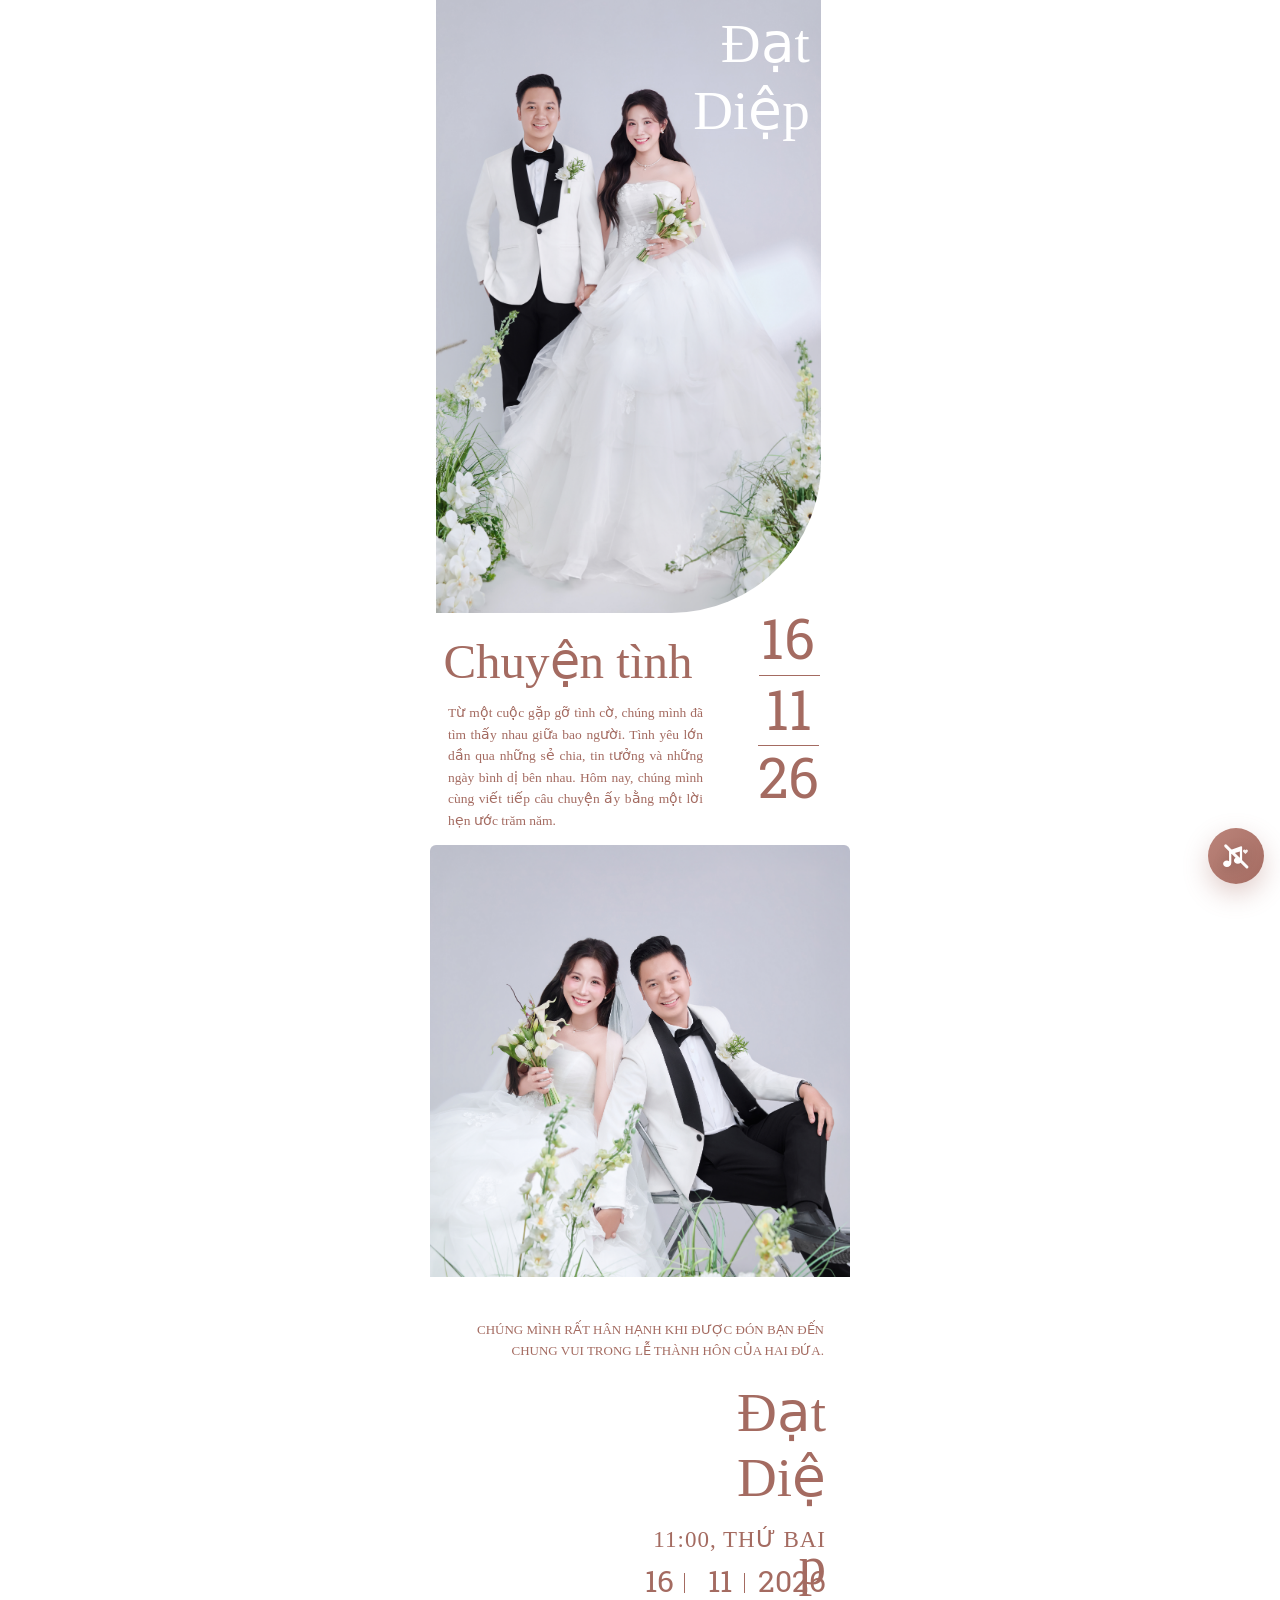
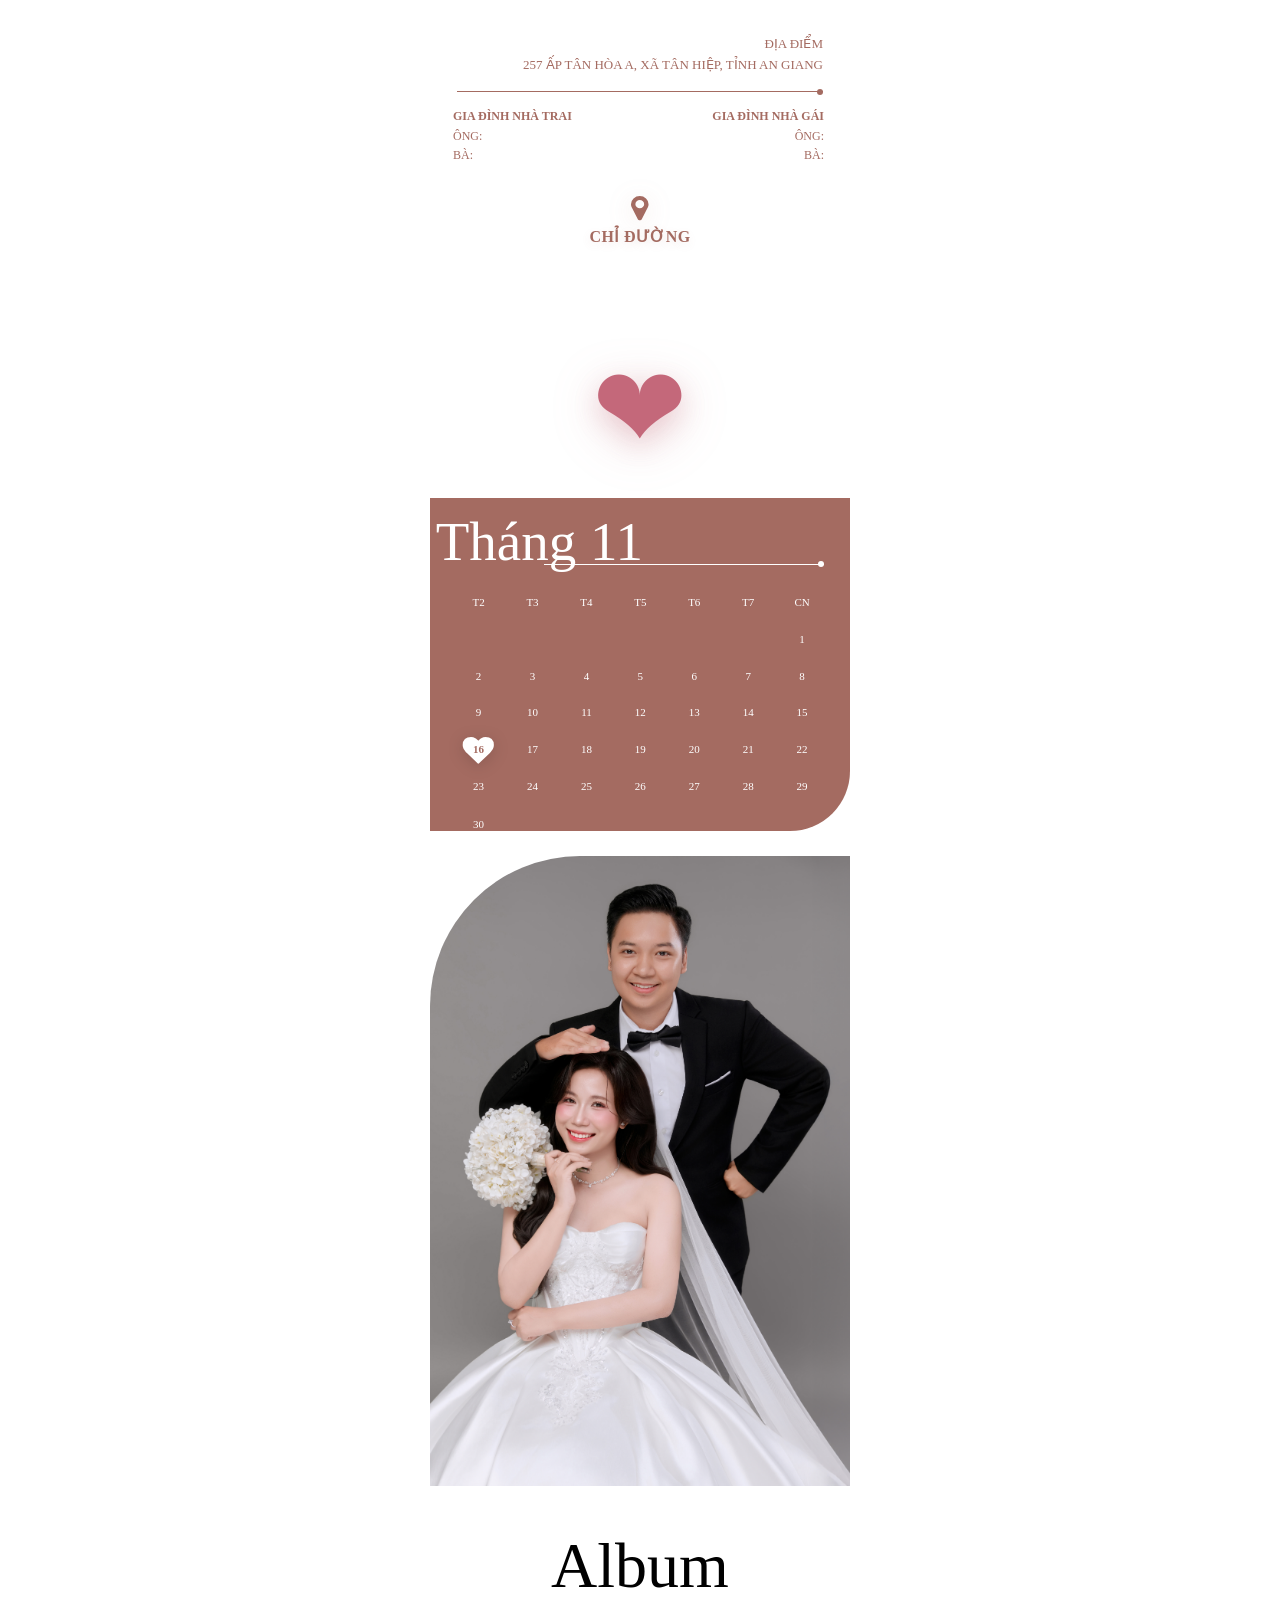
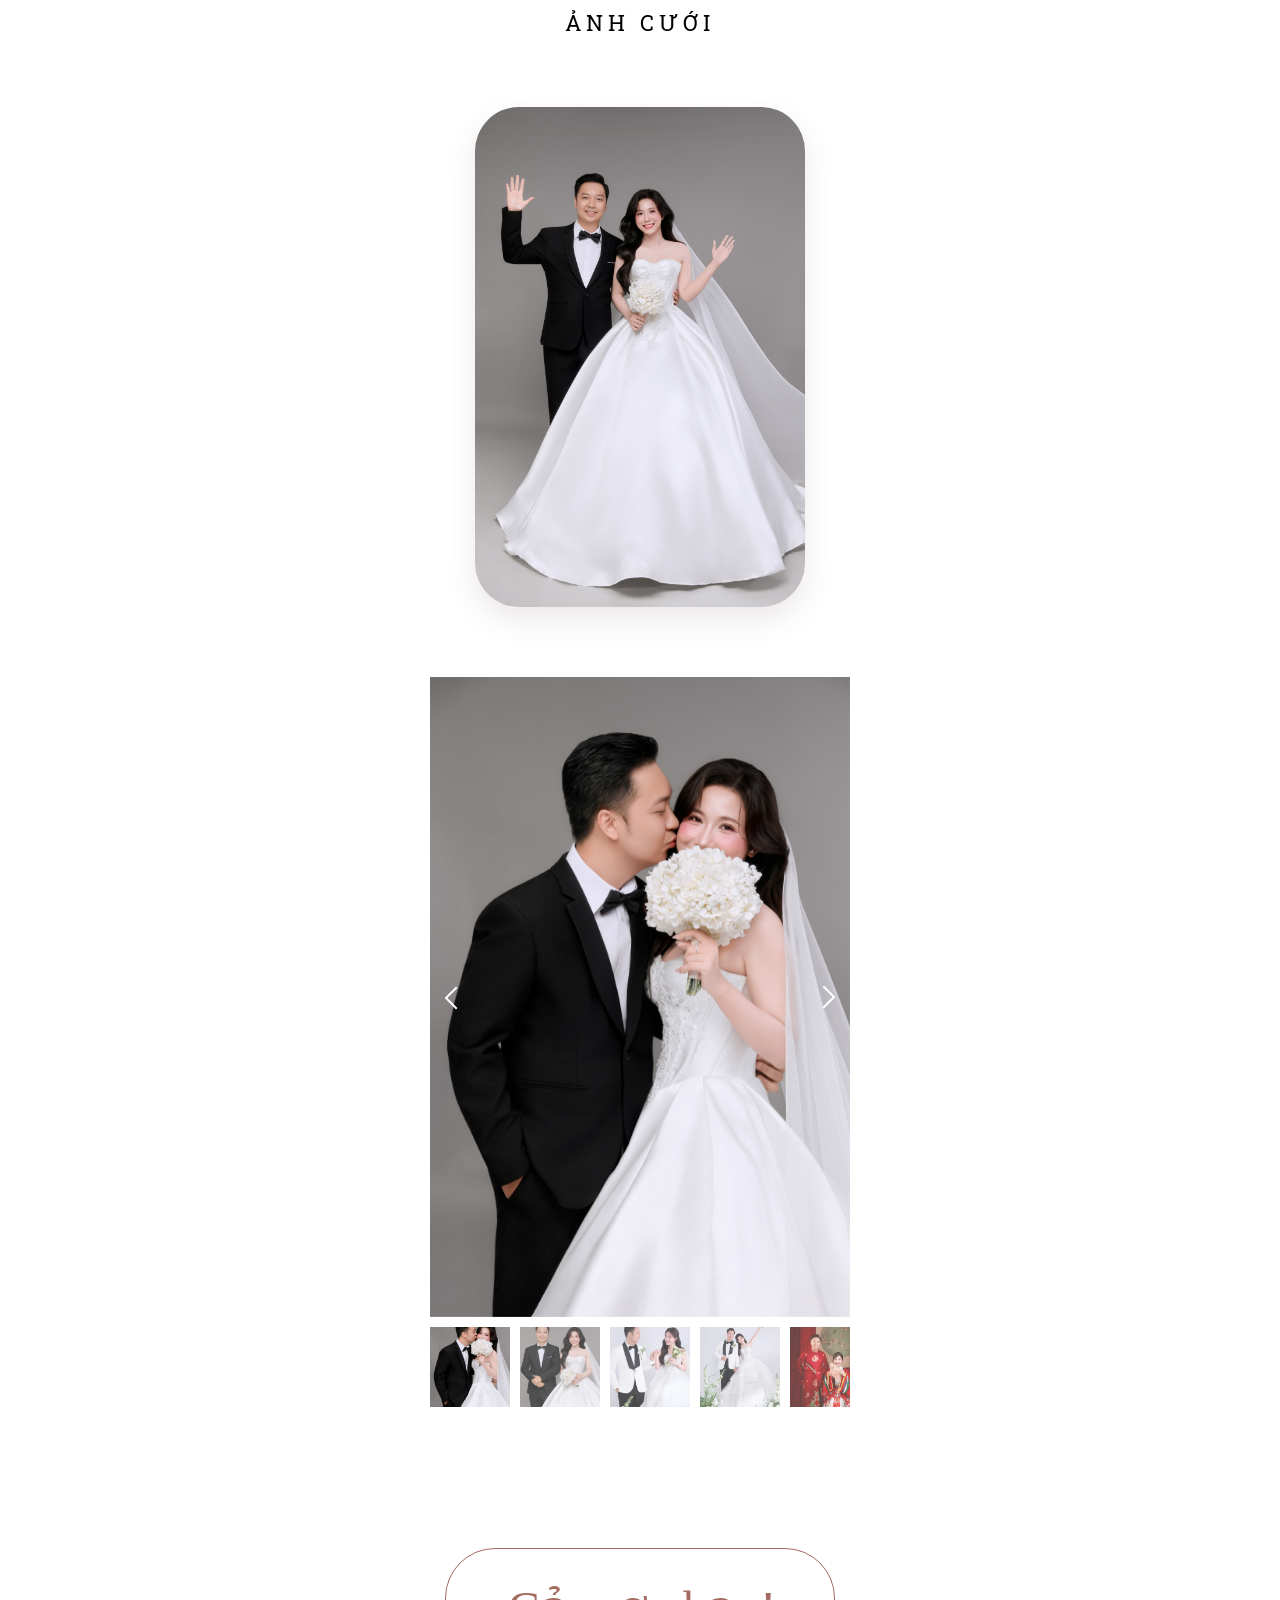
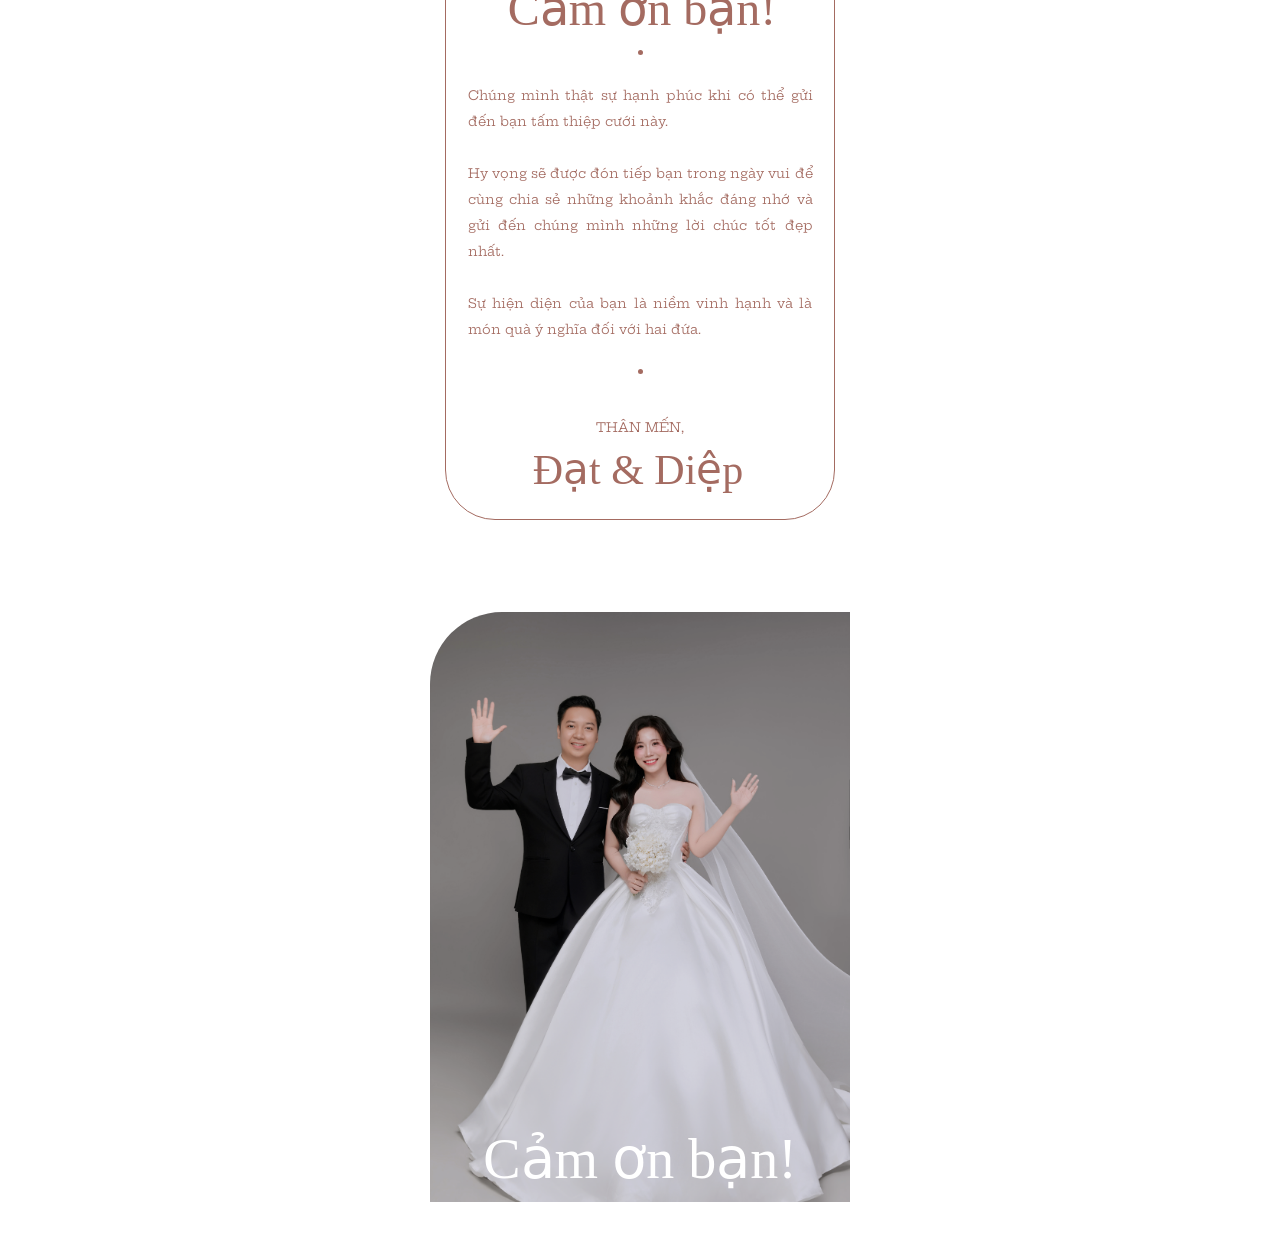
==== index.before-v2.8.html @ 3a8e42dc "Upload full project" ====
<!DOCTYPE html>
<html lang="vi">

<head>
  <meta charset="UTF-8">
  <meta name="viewport" content="width=device-width, initial-scale=1, viewport-fit=cover">
  <title>Đám cưới Thành Đạt & Ngọc Diệp</title>

  <meta name="description" content="Trân trọng kính mời bạn đến chung vui cùng Thành Đạt & Ngọc Diệp.">

  <meta property="og:type" content="website">

  <meta property="og:title" content="Đám cưới Thành Đạt & Ngọc Diệp">

  <meta property="og:description" content="Trân trọng kính mời bạn đến chung vui cùng Thành Đạt & Ngọc Diệp.">

  <meta property="og:url" content="https://wedding-tone-hong.vercel.app/">

  <meta property="og:image" content="https://wedding-tone-hong.vercel.app/assets/images/share.jpg">

  <meta property="og:image:width" content="1200">

  <meta property="og:image:height" content="630">

  <meta name="twitter:card" content="summary_large_image">

  <meta name="twitter:title" content="Đám cưới Thành Đạt & Ngọc Diệp">

  <meta name="twitter:description" content="Trân trọng kính mời bạn đến chung vui cùng Thành Đạt & Ngọc Diệp.">

  <meta name="twitter:image" content="https://wedding-tone-hong.vercel.app/assets/images/share.jpg">
  <link rel="dns-prefetch">
  <link rel="preconnect" href="https://fonts.googleapis.com/" crossorigin>
  <link rel="preconnect" href="https://fonts.gstatic.com/" crossorigin>
  <link rel="preconnect" href="https://w.ladicdn.com/" crossorigin>
  <link rel="preconnect" href="https://s.ladicdn.com/" crossorigin>
  <link rel="preload"
    href="https://fonts.googleapis.com/css2?family=Open+Sans:wght@400;700&family=Roboto+Slab:wght@400;700&family=Montserrat:wght@400;700&family=Hepta+Slab:wght@400;700&display=swap"
    as="style" onload="this.onload = null; this.rel = 'stylesheet';">
  <style id="style_ladi" type="text/css">
    a,
    abbr,
    acronym,
    address,
    applet,
    article,
    aside,
    audio,
    b,
    big,
    blockquote,
    body,
    button,
    canvas,
    caption,
    center,
    cite,
    code,
    dd,
    del,
    details,
    dfn,
    div,
    dl,
    dt,
    em,
    embed,
    fieldset,
    figcaption,
    figure,
    footer,
    form,
    h1,
    h2,
    h3,
    h4,
    h5,
    h6,
    header,
    hgroup,
    html,
    i,
    iframe,
    img,
    input,
    ins,
    kbd,
    label,
    legend,
    li,
    mark,
    menu,
    nav,
    object,
    ol,
    output,
    p,
    pre,
    q,
    ruby,
    s,
    samp,
    section,
    select,
    small,
    span,
    strike,
    strong,
    sub,
    summary,
    sup,
    table,
    tbody,
    td,
    textarea,
    tfoot,
    th,
    thead,
    time,
    tr,
    tt,
    u,
    ul,
    var,
    video {
      margin: 0;
      padding: 0;
      border: 0;
      outline: 0;
      font-size: 100%;
      font: inherit;
      vertical-align: baseline;
      box-sizing: border-box;
      -webkit-font-smoothing: antialiased;
      -moz-osx-font-smoothing: grayscale
    }

    article,
    aside,
    details,
    figcaption,
    figure,
    footer,
    header,
    hgroup,
    menu,
    nav,
    section {
      display: block
    }

    body {
      line-height: 1
    }

    a {
      text-decoration: none
    }

    ol,
    ul {
      list-style: none
    }

    blockquote,
    q {
      quotes: none
    }

    blockquote:after,
    blockquote:before,
    q:after,
    q:before {
      content: '';
      content: none
    }

    table {
      border-collapse: collapse;
      border-spacing: 0
    }

    .ladi-loading {
      z-index: 900000000000;
      position: fixed;
      width: 100%;
      height: 100%;
      top: 0;
      left: 0;
      background-color: rgba(0, 0, 0, .1)
    }

    .ladi-loading .loading {
      width: 80px;
      height: 80px;
      top: 0;
      left: 0;
      bottom: 0;
      right: 0;
      margin: auto;
      overflow: hidden;
      position: absolute
    }

    .ladi-loading .loading div {
      position: absolute;
      width: 6px;
      height: 6px;
      background: #fff;
      border-radius: 50%;
      animation: ladi-loading 1.2s linear infinite
    }

    .ladi-loading .loading div:nth-child(1) {
      animation-delay: 0s;
      top: 37px;
      left: 66px
    }

    .ladi-loading .loading div:nth-child(2) {
      animation-delay: -.1s;
      top: 22px;
      left: 62px
    }

    .ladi-loading .loading div:nth-child(3) {
      animation-delay: -.2s;
      top: 11px;
      left: 52px
    }

    .ladi-loading .loading div:nth-child(4) {
      animation-delay: -.3s;
      top: 7px;
      left: 37px
    }

    .ladi-loading .loading div:nth-child(5) {
      animation-delay: -.4s;
      top: 11px;
      left: 22px
    }

    .ladi-loading .loading div:nth-child(6) {
      animation-delay: -.5s;
      top: 22px;
      left: 11px
    }

    .ladi-loading .loading div:nth-child(7) {
      animation-delay: -.6s;
      top: 37px;
      left: 7px
    }

    .ladi-loading .loading div:nth-child(8) {
      animation-delay: -.7s;
      top: 52px;
      left: 11px
    }

    .ladi-loading .loading div:nth-child(9) {
      animation-delay: -.8s;
      top: 62px;
      left: 22px
    }

    .ladi-loading .loading div:nth-child(10) {
      animation-delay: -.9s;
      top: 66px;
      left: 37px
    }

    .ladi-loading .loading div:nth-child(11) {
      animation-delay: -1s;
      top: 62px;
      left: 52px
    }

    .ladi-loading .loading div:nth-child(12) {
      animation-delay: -1.1s;
      top: 52px;
      left: 62px
    }

    @keyframes ladi-loading {

      0%,
      100%,
      20%,
      80% {
        transform: scale(1)
      }

      50% {
        transform: scale(1.5)
      }
    }

    .ladipage-message {
      position: fixed;
      width: 100%;
      height: 100%;
      top: 0;
      left: 0;
      z-index: 10000000000;
      background: rgba(0, 0, 0, .3)
    }

    .ladipage-message .ladipage-message-box {
      width: 400px;
      max-width: calc(100% - 50px);
      height: 160px;
      border: 1px solid rgba(0, 0, 0, .3);
      background-color: #fff;
      position: fixed;
      top: calc(50% - 155px);
      left: 0;
      right: 0;
      margin: auto;
      border-radius: 10px
    }

    .ladipage-message .ladipage-message-box span {
      display: block;
      background-color: rgba(6, 21, 40, .05);
      color: #000;
      padding: 12px 15px;
      font-weight: 600;
      font-size: 16px;
      line-height: 16px;
      border-top-left-radius: 10px;
      border-top-right-radius: 10px
    }

    .ladipage-message .ladipage-message-box .ladipage-message-text {
      display: -webkit-box;
      font-size: 14px;
      padding: 0 20px;
      margin-top: 16px;
      line-height: 20px;
      -webkit-line-clamp: 3;
      -webkit-box-orient: vertical;
      overflow: hidden;
      text-overflow: ellipsis;
      word-break: break-word
    }

    .ladipage-message .ladipage-message-box .ladipage-message-close {
      display: block;
      position: absolute;
      right: 15px;
      bottom: 10px;
      margin: 0 auto;
      padding: 10px 0;
      border: none;
      width: 80px;
      text-transform: uppercase;
      text-align: center;
      color: #000;
      background-color: #e6e6e6;
      border-radius: 5px;
      text-decoration: none;
      font-size: 14px;
      line-height: 14px;
      font-weight: 600;
      cursor: pointer;
      outline: 0
    }

    .lightbox-screen {
      display: none;
      position: fixed;
      width: 100%;
      height: 100%;
      top: 0;
      left: 0;
      bottom: 0;
      right: 0;
      margin: auto;
      z-index: 9000000080;
      background: #7f7f7f;
      user-select: none;
      -webkit-user-select: none;
      -moz-user-select: none;
      -ms-user-select: none
    }

    .lightbox-screen * {
      user-select: none;
      -webkit-user-select: none;
      -moz-user-select: none;
      -ms-user-select: none
    }

    .lightbox-screen img {
      -webkit-user-drag: none;
      -khtml-user-drag: none;
      -moz-user-drag: none;
      -o-user-drag: none;
      user-drag: none;
      pointer-events: auto
    }

    .lightbox-screen .lightbox-close {
      position: absolute;
      z-index: 9000000090;
      cursor: pointer
    }

    .lightbox-screen .lightbox-hidden {
      display: none
    }

    .lightbox-screen .lightbox-close {
      width: 16px;
      height: 16px;
      margin: 10px;
      background-repeat: no-repeat;
      background-position: center center;
      background-image: url("data:image/svg+xml;utf8, %3Csvg%20width%3D%2224%22%20height%3D%2224%22%20viewBox%3D%220%200%2024%2024%22%20xmlns%3D%22http%3A%2F%2Fwww.w3.org%2F2000%2Fsvg%22%20fill%3D%22%23fff%22%3E%3Cpath%20fill-rule%3D%22evenodd%22%20clip-rule%3D%22evenodd%22%20d%3D%22M23.4144%202.00015L2.00015%2023.4144L0.585938%2022.0002L22.0002%200.585938L23.4144%202.00015Z%22%3E%3C%2Fpath%3E%3Cpath%20fill-rule%3D%22evenodd%22%20clip-rule%3D%22evenodd%22%20d%3D%22M2.00015%200.585938L23.4144%2022.0002L22.0002%2023.4144L0.585938%202.00015L2.00015%200.585938Z%22%3E%3C%2Fpath%3E%3C%2Fsvg%3E")
    }

    .lightbox-screen img.lightbox-item {
      max-width: none
    }

    .lightbox-gallery-track {
      touch-action: none;
      display: flex;
      align-items: center;
      justify-content: center
    }

    .lightbox-gallery-track .lightbox-gallery-preview,
    .lightbox-gallery-track .lightbox-item {
      will-change: transform;
      backface-visibility: hidden;
      margin: 0 !important;
      transform-origin: center center;
      position: absolute;
      left: 50%;
      top: 50%
    }

    .lightbox-nav-btn {
      position: fixed;
      top: 50%;
      transform: translateY(-50%);
      width: 50px;
      height: 50px;
      background-color: rgba(0, 0, 0, .5);
      color: #fff;
      border-radius: 50%;
      display: flex;
      justify-content: center;
      align-items: center;
      cursor: pointer;
      z-index: 9999;
      user-select: none;
      font-size: 24px;
      font-weight: 700
    }

    .lightbox-nav-btn:hover {
      background-color: rgba(0, 0, 0, .8)
    }

    .lightbox-prev {
      left: 20px
    }

    .lightbox-next {
      right: 20px
    }

    * {
      -webkit-tap-highlight-color: #fff0
    }

    body {
      font-size: 12px;
      -ms-text-size-adjust: none;
      -moz-text-size-adjust: none;
      -o-text-size-adjust: none;
      -webkit-text-size-adjust: none;
      background-color: #fff
    }

    .overflow-hidden {
      overflow: hidden
    }

    .ladi-transition {
      transition: all 150ms linear 0s
    }

    .z-index-1 {
      z-index: 1
    }

    .opacity-0 {
      opacity: 0
    }

    .height-0 {
      height: 0 !important
    }

    .pointer-events-none {
      pointer-events: none
    }

    .transition-parent-collapse-height {
      transition: height 150ms linear 0s
    }

    .transition-parent-collapse-top {
      transition: top 150ms linear 0s
    }

    .transition-readmore {
      transition: height 350ms linear 0s
    }

    .transition-collapse {
      transition: height 150ms linear 0s
    }

    body.grab {
      cursor: grab
    }

    .ladi-wraper {
      width: 100%;
      min-height: 100%;
      overflow: hidden;
      touch-action: manipulation
    }

    .ladi-container {
      position: relative;
      margin: 0 auto;
      height: 100%
    }

    .ladi-overlay {
      position: absolute;
      top: 0;
      left: 0;
      height: 100%;
      width: 100%;
      pointer-events: none
    }

    .ladi-element {
      position: absolute
    }

    @media (hover: hover) {
      .ladi-check-hover {
        opacity: 0;
      }
    }

    .ladi-section {
      margin: 0 auto;
      position: relative;
    }

    .ladi-section[data-tab-id] {
      display: none;
    }

    .ladi-section.selected[data-tab-id] {
      display: block;
    }

    .ladi-section .ladi-section-background {
      position: absolute;
      width: 100%;
      height: 100%;
      top: 0;
      left: 0;
      pointer-events: none;
      overflow: hidden;
    }

    .ladi-gallery {
      position: absolute;
      width: 100%;
      height: 100%;
      overflow: hidden;
    }

    .ladi-gallery .ladi-gallery-view {
      position: absolute;
      overflow: hidden;
    }

    .ladi-gallery .ladi-gallery-view>.ladi-gallery-view-item {
      background-size: cover;
      background-repeat: no-repeat;
      background-position: center center;
      width: 100%;
      height: 100%;
      position: relative;
      display: none;
      transition: transform 500ms ease-in-out;
      -webkit-backface-visibility: hidden;
      backface-visibility: hidden;
      -webkit-perspective: 1000px;
      perspective: 1000px;
    }

    .ladi-gallery .ladi-gallery-view>.ladi-gallery-view-item.play-video {
      cursor: pointer;
    }


    .ladi-gallery .ladi-gallery-view>.ladi-gallery-view-item.next,
    .ladi-gallery .ladi-gallery-view>.ladi-gallery-view-item.selected.right {
      left: 0;
      transform: translate3d(100%, 0, 0);
    }

    .ladi-gallery .ladi-gallery-view>.ladi-gallery-view-item.prev,
    .ladi-gallery .ladi-gallery-view>.ladi-gallery-view-item.selected.left {
      left: 0;
      transform: translate3d(-100%, 0, 0);
    }

    .ladi-gallery .ladi-gallery-view>.ladi-gallery-view-item.next.left,
    .ladi-gallery .ladi-gallery-view>.ladi-gallery-view-item.prev.right,
    .ladi-gallery .ladi-gallery-view>.ladi-gallery-view-item.selected {
      left: 0;
      transform: translate3d(0, 0, 0);
    }

    .ladi-gallery .ladi-gallery-view>.selected,
    .ladi-gallery .ladi-gallery-view>.next,
    .ladi-gallery .ladi-gallery-view>.prev {
      display: block;
    }

    .ladi-gallery .ladi-gallery-view>.selected {
      left: 0;
    }

    .ladi-gallery .ladi-gallery-view>.next,
    .ladi-gallery .ladi-gallery-view>.prev {
      position: absolute;
      top: 0;
      width: 100%;
    }

    .ladi-gallery .ladi-gallery-view>.next {
      left: 100%;
    }

    .ladi-gallery .ladi-gallery-view>.prev {
      left: -100%;
    }

    .ladi-gallery .ladi-gallery-view>.next.left,
    .ladi-gallery .ladi-gallery-view>.prev.right {
      left: 0;
    }

    .ladi-gallery .ladi-gallery-view>.selected.left {
      left: -100%;
    }

    .ladi-gallery .ladi-gallery-view>.selected.right {
      left: 100%;
    }

    .ladi-gallery .ladi-gallery-control {
      position: absolute;
      overflow: hidden;
    }

    .ladi-gallery .ladi-gallery-view .ladi-gallery-view-arrow {
      position: absolute;
      top: calc(50% - (33px) / 2);
      cursor: pointer;
      z-index: 90000040;
    }

    .ladi-gallery .ladi-gallery-view .ladi-gallery-view-arrow-left {
      left: 5px;
      transform: rotateY(180deg);
      -webkit-transform: rotateY(180deg);
    }

    .ladi-gallery .ladi-gallery-view .ladi-gallery-view-arrow-right {
      right: 5px;
    }

    .ladi-gallery .ladi-gallery-control .ladi-gallery-control-arrow {
      position: absolute;
      cursor: pointer;
      z-index: 90000040;
    }

    .ladi-gallery .ladi-gallery-control .ladi-gallery-control-box {
      position: relative;
    }

    .ladi-gallery .ladi-gallery-control .ladi-gallery-control-box .ladi-gallery-control-item {
      background-size: cover;
      background-repeat: no-repeat;
      background-position: center center;
      float: left;
      position: relative;
      cursor: pointer;
      filter: invert(15%);
    }


    .ladi-gallery .ladi-gallery-control .ladi-gallery-control-box .ladi-gallery-control-item:hover {
      filter: none;
    }

    .ladi-gallery .ladi-gallery-control .ladi-gallery-control-box .ladi-gallery-control-item.selected {
      filter: none;
    }

    .ladi-gallery .ladi-gallery-control .ladi-gallery-control-box .ladi-gallery-control-item:last-child {
      margin-right: 0 !important;
      margin-bottom: 0 !important;
      ;
    }

    .ladi-gallery .ladi-gallery-view .ladi-gallery-view-arrow,
    .ladi-gallery .ladi-gallery-control .ladi-gallery-control-arrow {
      width: 33px;
      height: 33px;
      background-repeat: no-repeat;
      background-position: center center;
      background-image: url("data:image/svg+xml;utf8, %3Csvg%20width%3D%2224%22%20height%3D%2224%22%20viewBox%3D%220%200%2024%2024%22%20xmlns%3D%22http%3A%2F%2Fwww.w3.org%2F2000%2Fsvg%22%20fill%3D%22%23000%22%3E%3Cpath%20fill-rule%3D%22evenodd%22%20clip-rule%3D%22evenodd%22%20d%3D%22M7.00015%200.585938L18.4144%2012.0002L7.00015%2023.4144L5.58594%2022.0002L15.5859%2012.0002L5.58594%202.00015L7.00015%200.585938Z%22%3E%3C%2Fpath%3E%3C%2Fsvg%3E");
    }

    .ladi-gallery.ladi-gallery-bottom .ladi-gallery-view {
      top: 0;
      width: 100%;
    }

    .ladi-gallery.ladi-gallery-bottom .ladi-gallery-control {
      width: 100%;
      bottom: 0;
    }

    .ladi-gallery.ladi-gallery-bottom .ladi-gallery-control .ladi-gallery-control-arrow {
      top: calc(50% - (33px) / 2);
    }

    .ladi-gallery.ladi-gallery-bottom .ladi-gallery-control .ladi-gallery-control-arrow-left {
      left: 0px;
      transform: rotateY(180deg) scale(0.6);
      -webkit-transform: rotateY(180deg) scale(0.6);
    }

    .ladi-gallery.ladi-gallery-bottom .ladi-gallery-control .ladi-gallery-control-arrow-right {
      right: 0px;
      transform: scale(0.6);
      -webkit-transform: scale(0.6);
    }

    .ladi-gallery.ladi-gallery-bottom .ladi-gallery-control .ladi-gallery-control-box {
      display: -webkit-inline-flex;
      display: inline-flex;
      left: 0;
      transition: left 150ms ease-in-out;
    }

    .ladi-box {
      position: absolute;
      width: 100%;
      height: 100%;
      overflow: hidden;
    }

    #SECTION_POPUP .ladi-container {
      z-index: 90000070;
    }

    #SECTION_POPUP .ladi-container>.ladi-element {
      z-index: 90000070;
      position: fixed;
      display: none;
    }

    #SECTION_POPUP .ladi-container>.ladi-element[data-fixed-close="true"] {
      position: relative !important;
    }

    #SECTION_POPUP .ladi-container>.ladi-element.hide-visibility {
      display: block !important;
      visibility: hidden !important;
    }

    #SECTION_POPUP .popup-close {
      position: absolute;
      right: 0px;
      top: 0px;
      z-index: 9000000080;
      cursor: pointer;
      width: 16px;
      height: 16px;
      margin: 10px;
      background-repeat: no-repeat;
      background-position: center center;
      background-image: url("data:image/svg+xml;utf8, %3Csvg%20width%3D%2224%22%20height%3D%2224%22%20viewBox%3D%220%200%2024%2024%22%20xmlns%3D%22http%3A%2F%2Fwww.w3.org%2F2000%2Fsvg%22%20fill%3D%22%23000%22%3E%3Cpath%20fill-rule%3D%22evenodd%22%20clip-rule%3D%22evenodd%22%20d%3D%22M23.4144%202.00015L2.00015%2023.4144L0.585938%2022.0002L22.0002%200.585938L23.4144%202.00015Z%22%3E%3C%2Fpath%3E%3Cpath%20fill-rule%3D%22evenodd%22%20clip-rule%3D%22evenodd%22%20d%3D%22M2.00015%200.585938L23.4144%2022.0002L22.0002%2023.4144L0.585938%202.00015L2.00015%200.585938Z%22%3E%3C%2Fpath%3E%3C%2Fsvg%3E");
    }

    .ladi-popup {
      position: absolute;
      width: 100%;
      height: 100%;
    }

    .ladi-popup .ladi-popup-background {
      height: 100%;
      width: 100%;
      pointer-events: none;
    }

    .ladi-button {
      position: absolute;
      width: 100%;
      height: 100%;
      overflow: hidden
    }

    .ladi-button:active {
      transform: translateY(2px);
      transition: transform .2s linear
    }

    .ladi-button .ladi-button-background {
      height: 100%;
      width: 100%;
      pointer-events: none;
      transition: inherit
    }

    .ladi-button>.ladi-button-headline,
    .ladi-button>.ladi-button-shape {
      width: 100% !important;
      height: 100% !important;
      top: 0 !important;
      left: 0 !important;
      display: table;
      user-select: none;
      -webkit-user-select: none;
      -moz-user-select: none;
      -ms-user-select: none
    }

    .ladi-button>.ladi-button-shape .ladi-shape {
      margin: auto;
      top: 0;
      bottom: 0
    }

    .ladi-button>.ladi-button-headline .ladi-headline {
      display: table-cell;
      vertical-align: middle
    }

    .ladi-checkout-product-cart-icon .ladi-cart-number {
      position: absolute;
      top: -2px;
      right: -7px;
      background: #f36e36;
      text-align: center;
      min-width: 18px;
      min-height: 18px;
      font-size: 12px;
      font-weight: 700;
      color: #fff;
      border-radius: 100%;
      z-index: 90000000;
      padding: 3px 4px
    }

    .ladi-checkout-product-add-to-cart .ladi-button .loading-dots {
      width: 100%;
      height: 100%;
      top: 0;
      left: 0;
      position: absolute;
      display: flex;
      align-items: center;
      justify-content: center
    }

    .ladi-checkout-product-add-to-cart .ladi-button .loading-dots p {
      display: inline-block;
      font-size: 32px;
      line-height: 1;
      animation: .6s infinite loading
    }

    .ladi-checkout-product-add-to-cart .ladi-button .loading-dots p:first-child {
      animation-delay: 0s
    }

    .ladi-checkout-product-add-to-cart .ladi-button .loading-dots p:nth-child(2) {
      animation-delay: .2s
    }

    .ladi-checkout-product-add-to-cart .ladi-button .loading-dots p:nth-child(3) {
      animation-delay: .4s
    }

    @keyframes loading {

      0%,
      100% {
        opacity: 0
      }

      50% {
        opacity: 1
      }
    }

    .ladi-form .ladi-form-checkout-bump-offer-check.multiple.checked:before,
    .ladi-form .ladi-form-checkout-payment-check.multiple.checked:before {
      --url: url("data:image/svg+xml,%0A%3Csvg%20width%3D%2224%22%20height%3D%2224%22%20viewBox%3D%220%200%2024%2024%22%20fill%3D%22none%22%20xmlns%3D%22http%3A%2F%2Fwww.w3.org%2F2000%2Fsvg%22%3E%0A%3Cpath%20d%3D%22M18.71%207.20998C18.617%207.11625%2018.5064%207.04186%2018.3846%206.99109C18.2627%206.94032%2018.132%206.91418%2018%206.91418C17.868%206.91418%2017.7373%206.94032%2017.6154%206.99109C17.4936%207.04186%2017.383%207.11625%2017.29%207.20998L9.84%2014.67L6.71%2011.53C6.61348%2011.4367%206.49954%2011.3634%206.37468%2011.3142C6.24983%2011.265%206.1165%2011.2409%205.98232%2011.2432C5.84814%2011.2455%205.71573%2011.2743%205.59265%2011.3278C5.46957%2011.3812%205.35824%2011.4585%205.265%2011.555C5.17176%2011.6515%205.09845%2011.7654%205.04924%2011.8903C5.00004%2012.0152%204.97591%2012.1485%204.97823%2012.2827C4.98055%2012.4168%205.00928%2012.5492%205.06277%2012.6723C5.11627%2012.7954%205.19348%2012.9067%205.29%2013L9.13%2016.84C9.22296%2016.9337%209.33356%2017.0081%209.45542%2017.0589C9.57728%2017.1096%209.70799%2017.1358%209.84%2017.1358C9.97201%2017.1358%2010.1027%2017.1096%2010.2246%2017.0589C10.3464%2017.0081%2010.457%2016.9337%2010.55%2016.84L18.71%208.67998C18.8115%208.58634%2018.8925%208.47269%2018.9479%208.34619C19.0033%208.21969%2019.0319%208.08308%2019.0319%207.94498C19.0319%207.80688%2019.0033%207.67028%2018.9479%207.54378C18.8925%207.41728%2018.8115%207.30363%2018.71%207.20998Z%22%20fill%3D%22%231852FA%22%2F%3E%0A%3C%2Fsvg%3E%0A");
      pointer-events: none;
      top: -1px;
      left: -1px;
      transform: none
    }

    .ladi-form,
    .ladi-form .ladi-form-item-container {
      position: absolute;
      width: 100%;
      height: 100%
    }

    .ladi-form>.ladi-element,
    .ladi-form>.ladi-element .ladi-form-item-container,
    .ladi-form>.ladi-element .ladi-form-item-container .ladi-form-item .ladi-form-checkbox-item span[data-checked=true],
    .ladi-form>.ladi-element .ladi-form-item-container .ladi-form-item .ladi-form-control:not(.ladi-form-control-select) {
      text-transform: inherit;
      text-decoration: inherit;
      text-align: inherit;
      letter-spacing: inherit;
      color: inherit;
      background-size: inherit;
      background-attachment: inherit;
      background-origin: inherit
    }

    .ladi-form .ladi-button>.ladi-button-headline {
      color: initial;
      font-size: initial;
      font-weight: initial;
      text-transform: initial;
      text-decoration: initial;
      font-style: initial;
      text-align: initial;
      letter-spacing: initial;
      line-height: initial
    }

    .ladi-form [data-form-checkout-item=bump_offer] .ladi-form-item,
    .ladi-form>[data-quantity=true] .ladi-form-item-container {
      overflow: hidden
    }

    .ladi-form>.ladi-element .ladi-form-item-container .ladi-form-item {
      text-transform: inherit;
      text-decoration: inherit;
      text-align: inherit;
      letter-spacing: inherit;
      color: inherit
    }

    .ladi-form>.ladi-element .ladi-form-item-container .ladi-form-item-background {
      background-size: inherit;
      background-attachment: inherit;
      background-origin: inherit
    }

    .ladi-form>.ladi-element .ladi-form-item-container .ladi-form-item .ladi-form-control-select {
      -webkit-appearance: none;
      -moz-appearance: none;
      appearance: none;
      background-size: 9px 6px !important;
      background-position: right .5rem center;
      background-repeat: no-repeat;
      padding-right: 24px;
      text-transform: inherit;
      text-align: inherit;
      letter-spacing: inherit;
      color: inherit;
      background-size: inherit;
      background-attachment: inherit;
      background-origin: inherit
    }

    .ladi-form>.ladi-element .ladi-form-item-container .ladi-form-item .ladi-form-checkbox-item,
    .ladi-form>.ladi-element .ladi-form-item-container .ladi-form-item .ladi-form-checkbox-item span[data-checked=false] {
      text-transform: inherit;
      text-align: inherit;
      letter-spacing: inherit;
      background-size: inherit;
      background-attachment: inherit;
      background-origin: inherit;
      color: inherit
    }

    .ladi-form>.ladi-element .ladi-form-item-container .ladi-form-item .ladi-form-control-select-2 {
      width: calc(100% / 2 - 5px);
      max-width: calc(100% / 2 - 5px);
      min-width: calc(100% / 2 - 5px)
    }

    .ladi-form>.ladi-element .ladi-form-item-container .ladi-form-item .ladi-form-control-select-2:nth-child(3),
    .ladi-form>.ladi-element .ladi-form-item-container .ladi-form-item .ladi-form-control-select-3:nth-child(3),
    .ladi-form>.ladi-element .ladi-form-item-container .ladi-form-item .ladi-form-control-select-3:nth-child(4) {
      margin-left: 7.5px
    }

    .ladi-form>.ladi-element .ladi-form-item-container .ladi-form-item .ladi-form-control-select-3 {
      width: calc(100% / 3 - 5px);
      max-width: calc(100% / 3 - 5px);
      min-width: calc(100% / 3 - 5px)
    }

    .ladi-form>.ladi-element .ladi-form-item-container .ladi-form-item .ladi-form-control-select option {
      color: initial
    }

    .ladi-form>.ladi-element .ladi-form-item-container .ladi-form-item .ladi-form-control-select:not([data-selected=""]) {
      text-decoration: inherit
    }

    .ladi-form>.ladi-element .ladi-form-item-container .ladi-form-item .ladi-form-checkbox-item {
      text-decoration: inherit;
      vertical-align: middle
    }

    .ladi-form>.ladi-element .ladi-form-item-container .ladi-form-item .ladi-form-checkbox-box-item {
      display: inline-block;
      width: fit-content
    }

    .ladi-form>.ladi-element .ladi-form-item-container .ladi-form-item .ladi-form-checkbox-item span {
      user-select: none;
      -webkit-user-select: none;
      -moz-user-select: none;
      -ms-user-select: none
    }

    .ladi-form .ladi-form-item-title-value {
      font-weight: 700;
      word-break: break-word
    }

    .ladi-form .ladi-form-label-container {
      position: relative;
      width: 100%
    }

    .ladi-form .ladi-form-control-file {
      background-repeat: no-repeat;
      background-position: calc(100% - 5px) center
    }

    .ladi-form .ladi-form-label-container .ladi-form-label-item {
      display: inline-block;
      cursor: pointer;
      position: relative;
      border-radius: 0 !important;
      user-select: none;
      -webkit-user-select: none;
      -moz-user-select: none;
      -ms-user-select: none
    }

    .ladi-form .ladi-form-label-container .ladi-form-label-item.image {
      background-size: cover;
      background-repeat: no-repeat;
      background-position: center
    }

    .ladi-form .ladi-form-label-container .ladi-form-label-item.no-value {
      display: none !important
    }

    .ladi-form .ladi-form-label-container .ladi-form-label-item.text.disabled {
      opacity: .35
    }

    .ladi-form .ladi-form-label-container .ladi-form-label-item.image.disabled {
      opacity: .2
    }

    .ladi-form .ladi-form-label-container .ladi-form-label-item.color.disabled {
      opacity: .15
    }

    .ladi-form .ladi-form-label-container .ladi-form-label-item.selected:before {
      content: '';
      width: 0;
      height: 0;
      bottom: -1px;
      right: -1px;
      position: absolute;
      border-width: 0 0 15px 15px;
      border-color: transparent;
      border-style: solid
    }

    .ladi-form .ladi-form-label-container .ladi-form-label-item.selected:after {
      content: '';
      background-image: url("data:image/svg+xml;utf8,%3Csvg xmlns='http://www.w3.org/2000/svg' enable-background='new 0 0 12 12' viewBox='0 0 12 12' x='0' fill='%23fff' y='0'%3E%3Cg%3E%3Cpath d='m5.2 10.9c-.2 0-.5-.1-.7-.2l-4.2-3.7c-.4-.4-.5-1-.1-1.4s1-.5 1.4-.1l3.4 3 5.1-7c .3-.4 1-.5 1.4-.2s.5 1 .2 1.4l-5.7 7.9c-.2.2-.4.4-.7.4 0-.1 0-.1-.1-.1z'%3E%3C/path%3E%3C/g%3E%3C/svg%3E");
      background-repeat: no-repeat;
      background-position: bottom right;
      width: 7px;
      height: 7px;
      bottom: 0;
      right: 0;
      position: absolute
    }

    .ladi-form .ladi-form-item {
      width: 100%;
      height: 100%;
      position: absolute
    }

    .ladi-form .ladi-form-item-background {
      position: absolute;
      width: 100%;
      height: 100%;
      top: 0;
      left: 0;
      pointer-events: none
    }

    .ladi-form .ladi-form-item.ladi-form-checkbox {
      height: auto;
      padding: 0 5px
    }

    .ladi-form .ladi-form-item .ladi-form-control {
      background-color: transparent;
      min-width: 100%;
      min-height: 100%;
      max-width: 100%;
      max-height: 100%;
      width: 100%;
      height: 100%;
      padding: 0 5px;
      color: inherit;
      font-size: inherit;
      border: none
    }

    .ladi-form .ladi-form-item.ladi-form-checkbox.ladi-form-checkbox-vertical .ladi-form-checkbox-item {
      margin-top: 0 !important;
      margin-left: 0 !important;
      margin-right: 0 !important;
      display: flex;
      align-items: center;
      border: none
    }

    .ladi-form .ladi-form-item.ladi-form-checkbox.ladi-form-checkbox-horizontal .ladi-form-checkbox-item {
      margin-top: 0 !important;
      margin-left: 0 !important;
      margin-right: 10px !important;
      display: inline-flex;
      align-items: center;
      border: none;
      position: relative
    }

    .ladi-form .ladi-form-item.ladi-form-checkbox .ladi-form-checkbox-item input {
      margin-right: 5px;
      display: block
    }

    .ladi-form .ladi-form-item.ladi-form-checkbox .ladi-form-checkbox-item span {
      cursor: default;
      word-break: break-word
    }

    .ladi-form .ladi-form-item textarea.ladi-form-control {
      resize: none;
      padding: 5px
    }

    .ladi-form .ladi-button {
      cursor: pointer
    }

    .ladi-form .ladi-button .ladi-headline {
      cursor: pointer;
      user-select: none
    }

    .ladi-form .ladi-element .ladi-form-otp::-webkit-inner-spin-button,
    .ladi-form .ladi-element .ladi-form-otp::-webkit-outer-spin-button {
      -webkit-appearance: none;
      margin: 0
    }

    .ladi-form .ladi-element .ladi-form-item .button-get-code {
      display: none;
      position: absolute;
      right: 0;
      top: 0;
      bottom: 0;
      margin: auto 0;
      line-height: initial;
      padding: 5px 10px;
      height: max-content;
      cursor: pointer;
      user-select: none;
      -webkit-user-select: none;
      -moz-user-select: none;
      -ms-user-select: none
    }

    .ladi-form .ladi-element .ladi-form-item .button-get-code.hide-visibility {
      display: block !important;
      visibility: hidden !important
    }

    .ladi-form .ladi-form-checkout-bump-offer-product.option-2,
    .ladi-form .ladi-form-item.otp-resend .button-get-code,
    .ladi-form [data-form-checkout-item=payment] .ladi-form-checkout-payment-content div>span {
      display: block
    }

    .ladi-form .ladi-form-item.otp-countdown:before {
      content: attr(data-countdown-time) "s";
      position: absolute;
      top: 0;
      bottom: 0;
      margin: auto 0;
      height: max-content;
      line-height: initial
    }

    .ladi-form [data-variant=true] select option[disabled] {
      background: #fff;
      color: #b8b8b8 !important
    }

    .ladi-google-recaptcha-checkbox {
      position: absolute;
      display: inline-block;
      transform: translateY(-100%);
      margin-top: -5px;
      z-index: 90000010
    }

    .ladi-element[data-form-checkout-item] {
      padding: 0
    }

    .ladi-form .ladi-form-checkout-title {
      margin-bottom: 8px
    }

    .ladi-form .ladi-element[data-form-checkout-item] .ladi-form-item,
    .ladi-form .ladi-element[data-form-checkout-item] .ladi-form-item-container {
      height: auto !important;
      position: unset !important
    }

    .ladi-form .ladi-form-checkout-box {
      gap: 12px;
      display: flex;
      flex-flow: column;
      margin: 8px 12px;
      margin-top: 14px !important;
      padding-bottom: 14px;
      border-left: none !important;
      border-right: none !important;
      border-top: none !important;
      border-radius: 0 !important
    }

    .ladi-form .ladi-form-checkout-box:last-child {
      border: none !important;
      padding-bottom: 4px
    }

    .ladi-form .ladi-form-checkout-box:first-child,
    .ladi-form .ladi-form-checkout-bump-offer-product .item-product:first-child {
      margin-top: 0
    }

    .ladi-form .ladi-form-checkout-payment-item {
      display: flex;
      flex-flow: row;
      gap: 12px;
      align-items: center;
      --check-size: 18px;
      --width-quantity: 65px
    }

    .ladi-form .ladi-form-checkout-payment-check {
      --border-size: 1px;
      width: var(--check-size);
      height: var(--check-size);
      flex: 0 0 var(--check-size);
      border: var(--border-size) solid;
      border-radius: 100%;
      display: block;
      position: relative
    }

    .ladi-form .ladi-form-checkout-payment-check.checked:before {
      content: "";
      width: calc(var(--check-size)/ 2);
      height: calc(var(--check-size)/ 2);
      border-radius: inherit;
      display: block;
      position: absolute;
      top: 0;
      left: 0;
      transform: translate(calc(50% - var(--border-size)), calc(50% - var(--border-size)))
    }

    .ladi-form .ladi-form-checkout-bump-offer-check.multiple,
    .ladi-form .ladi-form-checkout-payment-check.multiple {
      border-radius: 4px
    }

    .ladi-form .ladi-form-checkout-payment-check.multiple.checked:before {
      content: "";
      -webkit-mask-image: var(--url);
      mask-image: var(--url);
      width: var(--check-size);
      height: var(--check-size);
      -webkit-mask-size: var(--check-size);
      mask-size: var(--check-size);
      background-color: #fff;
      position: absolute
    }

    .ladi-form .ladi-form-checkout-payment-content,
    .ladi-form .ladi-form-checkout-product-content {
      display: flex;
      flex-flow: row;
      --gap: 10px;
      gap: var(--gap);
      align-items: center;
      width: calc(100% - var(--width-quantity) - var(--check-size) - var(--gap) * 2)
    }

    .ladi-form .ladi-form-checkout-payment-content img,
    .ladi-form .ladi-form-checkout-product-content img {
      width: 36px;
      max-height: 36px;
      border-radius: 4px
    }

    .ladi-form .ladi-form-checkout-payment-content div,
    .ladi-form .ladi-form-checkout-product-content div {
      display: flex;
      flex-flow: column
    }

    .ladi-form .ladi-form-checkout-payment-content div>span,
    .ladi-form .ladi-form-checkout-product-content div>span {
      font-size: inherit
    }

    .ladi-form .ladi-form-checkout-payment-content div>span.small,
    .ladi-form .ladi-form-checkout-product-content div>span.small {
      font-size: 80%;
      opacity: .8
    }

    .ladi-form .ladi-form-checkout-payment-content div .price.price-compare,
    .ladi-form .ladi-form-checkout-product-content div .price.price-compare {
      display: flex;
      align-items: center;
      gap: 8px;
      flex-direction: row !important
    }

    .ladi-form .ladi-form-checkout-payment-quantity,
    .ladi-form .ladi-form-checkout-product-quantity {
      position: relative;
      --icon-size: calc(var(--check-size) * 0.8)
    }

    .ladi-form .ladi-form-checkout-payment-quantity input,
    .ladi-form .ladi-form-checkout-product-quantity input {
      padding: 4px calc(var(--check-size)) 4px 8px;
      border-radius: 8px;
      position: relative;
      width: var(--width-quantity);
      min-height: 34px;
      border: 1px solid;
      background-color: transparent;
      top: 0;
      left: 0;
      display: block
    }

    .ladi-form .ladi-form-checkout-payment-quantity input::-webkit-inner-spin-button,
    .ladi-form .ladi-form-checkout-payment-quantity input::-webkit-outer-spin-button {
      -webkit-appearance: none;
      margin: 0
    }

    .ladi-form .ladi-form-checkout-payment-quantity .up {
      width: var(--icon-size);
      height: var(--icon-size);
      top: -1px;
      right: 5px;
      cursor: pointer;
      display: block;
      position: absolute
    }

    .ladi-form .ladi-form-checkout-payment-quantity .up:before {
      content: '';
      --url: url("data:image/svg+xml,%3Csvg%20width%3D%2216%22%20height%3D%2216%22%20viewBox%3D%220%200%2016%2016%22%20fill%3D%22none%22%20xmlns%3D%22http%3A%2F%2Fwww.w3.org%2F2000%2Fsvg%22%3E%3Cpath%20fill-rule%3D%22evenodd%22%20clip-rule%3D%22evenodd%22%20d%3D%22M3.14645%206.14645C3.34171%205.95118%203.65829%205.95118%203.85355%206.14645L8%2010.2929L12.1464%206.14645C12.3417%205.95118%2012.6583%205.95118%2012.8536%206.14645C13.0488%206.34171%2013.0488%206.65829%2012.8536%206.85355L8.35355%2011.3536C8.15829%2011.5488%207.84171%2011.5488%207.64645%2011.3536L3.14645%206.85355C2.95118%206.65829%202.95118%206.34171%203.14645%206.14645Z%22%20fill%3D%22black%22%20transform%3D%22rotate(180%208%208)%22%2F%3E%3C%2Fsvg%3E");
      -webkit-mask-image: var(--url);
      mask-image: var(--url);
      display: block;
      position: absolute;
      width: var(--icon-size);
      height: var(--icon-size);
      pointer-events: none;
      top: 4px;
      left: 2px;
      -webkit-mask-size: var(--icon-size);
      mask-size: var(--icon-size)
    }

    .ladi-form .ladi-form-checkout-payment-quantity .down {
      width: var(--icon-size);
      height: var(--icon-size);
      right: 5px;
      cursor: pointer;
      display: block;
      position: absolute;
      bottom: 3px
    }

    .ladi-form .ladi-form-checkout-payment-quantity .down:before {
      content: '';
      --url: url("data:image/svg+xml,%3Csvg%20width%3D%2216%22%20height%3D%2216%22%20viewBox%3D%220%200%2016%2016%22%20fill%3D%22none%22%20xmlns%3D%22http%3A%2F%2Fwww.w3.org%2F2000%2Fsvg%22%3E%0A%3Cpath%20fill-rule%3D%22evenodd%22%20clip-rule%3D%22evenodd%22%20d%3D%22M3.14645%206.14645C3.34171%205.95118%203.65829%205.95118%203.85355%206.14645L8%2010.2929L12.1464%206.14645C12.3417%205.95118%2012.6583%205.95118%2012.8536%206.14645C13.0488%206.34171%2013.0488%206.65829%2012.8536%206.85355L8.35355%2011.3536C8.15829%2011.5488%207.84171%2011.5488%207.64645%2011.3536L3.14645%206.85355C2.95118%206.65829%202.95118%206.34171%203.14645%206.14645Z%22%20fill%3D%22black%22%2F%3E%0A%3C%2Fsvg%3E");
      -webkit-mask-image: var(--url);
      mask-image: var(--url);
      display: block;
      position: absolute;
      width: var(--icon-size);
      height: var(--icon-size);
      pointer-events: none;
      left: 2px;
      -webkit-mask-size: var(--icon-size);
      mask-size: var(--icon-size)
    }

    .ladi-form [data-form-checkout-item=payment] .ladi-form-item {
      display: table
    }

    .ladi-form [data-form-checkout-item=payment] .ladi-form-item .ladi-form-checkout-payment-content {
      width: calc(100% - 18px)
    }

    .ladi-form [data-form-checkout-item=payment] .ladi-form-item .ladi-form-checkout-payment-content div {
      display: table-cell;
      vertical-align: middle;
      padding: 0 6px;
      cursor: pointer;
      width: 100%;
      position: relative
    }

    .ladi-form [data-form-checkout-item=payment] .ladi-form-item .ladi-form-checkout-payment-content div.arrow:before {
      content: '';
      --url: url("data:image/svg+xml,%3Csvg%20width%3D%2216%22%20height%3D%2216%22%20viewBox%3D%220%200%2016%2016%22%20fill%3D%22none%22%20xmlns%3D%22http%3A%2F%2Fwww.w3.org%2F2000%2Fsvg%22%3E%0A%3Cpath%20fill-rule%3D%22evenodd%22%20clip-rule%3D%22evenodd%22%20d%3D%22M6.14645%203.14645C6.34171%202.95118%206.65829%202.95118%206.85355%203.14645L11.3536%207.64645C11.5488%207.84171%2011.5488%208.15829%2011.3536%208.35355L6.85355%2012.8536C6.65829%2013.0488%206.34171%2013.0488%206.14645%2012.8536C5.95118%2012.6583%205.95118%2012.3417%206.14645%2012.1464L10.2929%208L6.14645%203.85355C5.95118%203.65829%205.95118%203.34171%206.14645%203.14645Z%22%20fill%3D%22black%22%2F%3E%0A%3C%2Fsvg%3E");
      -webkit-mask-image: var(--url);
      mask-image: var(--url);
      position: absolute;
      width: 20px;
      height: 20px;
      top: 0;
      right: 0;
      bottom: 0;
      display: block;
      margin: auto;
      -webkit-mask-size: 100%;
      mask-size: 100%
    }

    .ladi-form [data-form-checkout-item=total_price] {
      display: flex;
      flex-flow: column;
      gap: 3px;
      justify-content: center
    }

    .ladi-form [data-form-checkout-item=total_price] .line {
      display: inline-flex;
      justify-content: space-between;
      align-items: center
    }

    .ladi-form [data-form-checkout-item=total_price] .title-number-price.big,
    .ladi-form [data-form-checkout-item=total_price] .title-price.big {
      font-weight: 700;
      font-size: 130%
    }

    .ladi-form [data-form-checkout-item=total_price] .title-number-price {
      font-size: 115%
    }

    .ladi-form [data-form-checkout-item=total_price] .space {
      border-top: 1px solid;
      margin: 15px 0 10px
    }

    .ladi-form .ladi-form-checkout-bump-offer-checkbox {
      display: flex;
      flex-flow: row;
      gap: 8px;
      padding: 8px;
      margin: 12px 8px 0;
      border-radius: 8px;
      align-items: center;
      --check-size-bumpoffer: 18px;
      --width-quantity-bumpoffer: 60px
    }

    .ladi-form .ladi-form-checkout-bump-offer-checkbox.checkbox-bump-offer-1 {
      background-color: #3c72f9;
      margin: 0
    }

    .ladi-form .ladi-form-checkout-bump-offer-checkbox.checkbox-bump-offer-1 p {
      color: #fff
    }

    .ladi-form .ladi-form-checkout-bump-offer-checkbox.checkbox-bump-offer-2 {
      background-color: #fde298;
      margin: 12px 0 4px
    }

    .ladi-form .ladi-form-checkout-bump-offer-checkbox.checkbox-bump-offer-3 {
      background-color: #f3f4f5;
      margin: 8px 0 0;
      padding: 4px 8px;
      width: max-content
    }

    .ladi-form .ladi-form-checkout-bump-offer-checkbox.checkbox-bump-offer-3 .ladi-form-checkout-bump-offer-check {
      width: 12px;
      height: 12px;
      flex: 0 0 12px
    }

    .ladi-form .ladi-form-checkout-bump-offer-check {
      --border-size: 1px;
      width: var(--check-size-bumpoffer);
      height: var(--check-size-bumpoffer);
      flex: 0 0 var(--check-size-bumpoffer);
      border: var(--border-size) solid #cfd3d8;
      background-color: #fff;
      border-radius: 100%;
      display: block;
      position: relative
    }

    .ladi-form .ladi-form-checkout-bump-offer-check.checked:before {
      content: "";
      width: calc(var(--check-size-bumpoffer)/ 2);
      height: calc(var(--check-size-bumpoffer)/ 2);
      border-radius: inherit;
      display: block;
      position: absolute;
      top: 0;
      left: 0;
      transform: translate(calc(50% - var(--border-size)), calc(50% - var(--border-size)))
    }

    .ladi-form .ladi-form-checkout-bump-offer-check.multiple.checked:before {
      content: "";
      -webkit-mask-image: var(--url);
      mask-image: var(--url);
      width: var(--check-size-bumpoffer);
      height: var(--check-size-bumpoffer);
      -webkit-mask-size: var(--check-size-bumpoffer);
      mask-size: var(--check-size-bumpoffer);
      background-color: #000;
      position: absolute
    }

    .ladi-form .ladi-form-checkout-bump-offer-checkbox.checkbox-bump-offer-3 .ladi-form-checkout-bump-offer-check.multiple.checked:before {
      top: -5px;
      left: -3px
    }

    .ladi-form .ladi-form-checkout-bump-offer-product {
      display: flex;
      flex-flow: row;
      gap: 16px;
      margin: 8px 12px;
      align-items: center;
      border-left: none !important;
      border-right: none !important;
      border-top: none !important;
      border-radius: 0 !important
    }

    .ladi-form .ladi-form-checkout-bump-offer-product.option-1 {
      display: block !important;
      padding-bottom: 8px
    }

    .ladi-form .ladi-form-item:last-child .ladi-form-checkout-bump-offer-product {
      border: none !important
    }

    .ladi-form .ladi-form-checkout-bump-offer-product .item-product {
      display: flex;
      gap: 16px;
      align-items: flex-start;
      margin-top: 16px;
      margin-bottom: 12px
    }

    .ladi-form .ladi-form-checkout-bump-offer-product .item-product:last-child {
      margin-bottom: 0
    }

    .ladi-form .ladi-form-checkout-bump-offer-product .item-product img {
      width: 48px;
      height: 48px;
      border-radius: 4px;
      overflow: hidden
    }

    .ladi-form .ladi-form-checkout-bump-offer-product .item-product .item-product-title {
      font-size: 90%;
      opacity: .6
    }

    .ladi-form .ladi-form-checkout-bump-offer-product .item-product .item-product-description {
      color: #9fa7b1;
      text-overflow: ellipsis;
      overflow: hidden;
      -webkit-line-clamp: 2;
      display: -webkit-box;
      -webkit-box-orient: vertical
    }

    .ladi-form .ladi-form-checkout-bump-offer-product .item-detail {
      display: flex;
      flex-direction: column
    }

    .ladi-form .ladi-form-checkout-bump-offer-product .item-detail .shock-promotion-label {
      background-color: #ef9300;
      width: max-content;
      border-radius: 4px;
      padding: 2px 8px;
      color: #fff;
      margin-bottom: 4px;
      font-weight: 600
    }

    .ladi-form .ladi-form-checkout-bump-offer-product .item-detail .pr-name {
      font-weight: 400;
      font-size: 120%;
      line-height: 1.4
    }

    .ladi-form .ladi-form-checkout-bump-offer-product .item-detail .pr-price {
      font-weight: 400;
      line-height: 1.4
    }

    .ladi-form .ladi-form-checkout-bump-offer-product .item-detail span a {
      text-decoration: line-through;
      opacity: .6
    }

    .ladi-form .ladi-form-checkout-bump-offer-product .item-detail .special {
      background-color: #e01a1a;
      padding: 2px 8px;
      margin-right: 6px;
      color: #fff;
      border-radius: 4px;
      font-size: 80%
    }

    .ladi-form [data-form-checkout-item=coupon_code] .content-discount-block {
      padding: 12px;
      border-radius: 4px;
      display: flex;
      align-items: center;
      justify-content: space-between
    }

    .ladi-form [data-form-checkout-item=coupon_code] .ladi-form-item {
      display: flex;
      align-items: center;
      justify-content: space-between
    }

    .ladi-form [data-form-checkout-item=coupon_code] .content-discount-block .title {
      display: flex;
      align-items: center;
      gap: 8px
    }

    .ladi-form [data-form-checkout-item=coupon_code] .content-discount-block .placeholder span,
    .ladi-form [data-form-checkout-item=coupon_code] .content-discount-block .title span {
      font-weight: 400;
      font-size: 100%;
      line-height: 1.4
    }

    .ladi-form [data-form-checkout-item=coupon_code] .content-discount-block .title i {
      width: 16px;
      height: 16px;
      mask-image: url(https://w.ladicdn.com/ladiui/icons/ldicon-discount-coupon.svg);
      display: inline-block;
      mask-size: cover
    }

    .ladi-form [data-form-checkout-item=coupon_code] .content-discount-block .placeholder {
      display: flex;
      align-items: center;
      gap: 8px;
      cursor: pointer
    }

    .ladi-form [data-form-checkout-item=coupon_code] .content-discount-block .placeholder i {
      width: 16px;
      height: 16px;
      mask-image: url(https://w.ladicdn.com/ladiui/icons/new-ldicon-arrow-left.svg);
      display: inline-block;
      mask-size: cover;
      background-color: #6d6d6d !important
    }

    .ladi-form>.ladi-element .ladi-form-item-container .ladi-form-item .ladi-form-control-select {
      background-image: url("data:image/svg+xml;utf8, %3Csvg%20width%3D%2232%22%20height%3D%2224%22%20viewBox%3D%220%200%2032%2024%22%20xmlns%3D%22http%3A%2F%2Fwww.w3.org%2F2000%2Fsvg%22%3E%3Cpolygon%20points%3D%220%2C0%2032%2C0%2016%2C24%22%20style%3D%22fill%3A%20rgb(0%2C%200%2C%200)%22%3E%3C%2Fpolygon%3E%3C%2Fsvg%3E");
    }

    .ladi-group {
      position: absolute;
      width: 100%;
      height: 100%;
    }

    .ladi-shape {
      position: absolute;
      width: 100%;
      height: 100%;
      pointer-events: none;
    }

    .ladi-shape .ladi-cart-number {
      position: absolute;
      top: -2px;
      right: -7px;
      background: #f36e36;
      text-align: center;
      width: 18px;
      height: 18px;
      line-height: 18px;
      font-size: 12px;
      font-weight: bold;
      color: #fff;
      border-radius: 100%;
    }

    .ladi-image {
      position: absolute;
      width: 100%;
      height: 100%;
      overflow: hidden;
    }

    .ladi-image .ladi-image-background {
      background-repeat: no-repeat;
      background-position: left top;
      background-size: cover;
      background-attachment: scroll;
      background-origin: content-box;
      position: absolute;
      margin: 0 auto;
      width: 100%;
      height: 100%;
      pointer-events: none;
    }

    .ladi-headline {
      width: 100%;
      display: inline-block;
      word-break: break-word;
      background-size: cover;
      background-position: center center;
    }

    .ladi-headline a {
      text-decoration: underline;
    }

    .ladi-paragraph {
      width: 100%;
      display: inline-block;
      word-break: break-word;
    }

    .ladi-paragraph a {
      text-decoration: underline;
    }

    .ladi-line {
      position: relative;
    }

    .ladi-line .ladi-line-container {
      border-bottom: 0 !important;
      border-right: 0 !important;
      width: 100%;
      height: 100%;
    }

    a[data-action] {
      user-select: none;
      -webkit-user-select: none;
      -moz-user-select: none;
      -ms-user-select: none;
      cursor: pointer;
    }

    a:visited {
      color: inherit;
    }

    a:link {
      color: inherit;
    }

    [data-opacity="0"] {
      opacity: 0;
    }

    [data-hidden="true"] {
      display: none;
    }

    [data-action="true"] {
      cursor: pointer;
    }

    .ladi-hidden {
      display: none;
    }

    .ladi-animation {
      -webkit-animation-fill-mode: both;
      animation-fill-mode: both;
    }

    .ladi-animation-hidden {
      visibility: hidden !important;
      opacity: 0 !important;
    }

    .element-click-selected {
      cursor: pointer;
    }

    .is-2nd-click {
      cursor: pointer;
    }

    .ladi-button-shape.is-2nd-click,
    .ladi-accordion-shape.is-2nd-click {
      z-index: 3;
    }

    .backdrop-popup {
      display: none;
      position: fixed;
      top: 0;
      left: 0;
      right: 0;
      bottom: 0;
      z-index: 90000060;
    }

    .backdrop-dropbox {
      display: none;
      position: fixed;
      top: 0;
      left: 0;
      right: 0;
      bottom: 0;
      z-index: 90000040;
    }

    .ladi-lazyload {
      background-image: none !important;
    }

    .ladi-list-paragraph ul li.ladi-lazyload:before {
      background-image: none !important;
    }

    .ladi-element.ladi-auto-scroll {
      overflow-x: auto;
      overflow-y: hidden;
      width: 100% !important;
      left: 0 !important;
      -webkit-overflow-scrolling: touch;
    }

    [data-hint]:not([data-timeout-id-copied]):before,
    [data-hint]:not([data-timeout-id-copied]):after {
      display: none !important;
    }

    .ladi-section.ladi-auto-scroll {
      overflow-x: auto;
      overflow-y: hidden;
      -webkit-overflow-scrolling: touch;
    }

    .ladi-gallery .ladi-gallery-view>.ladi-gallery-view-item {
      transition: transform 300ms ease-in-out;
    }
  </style>

  <style id="style_page" type="text/css">
    body {
      direction: ltr;
    }

    .ladi-wraper {
      margin: 0 auto;
      width: 420px;
    }

    @font-face {
      font-family: "YmbudHRm";
      src: url("https://w.ladicdn.com/691804d3a89f3900120ca482/boton-20260622030649-op-gn.ttf") format("truetype");
    }

    @font-face {
      font-family: "SGFbxsYWtUmVndWxhcidGY";
      src: url("https://w.ladicdn.com/691804d3a89f3900120ca482/hayollan-regular-20260622030649-av_vi.ttf") format("truetype");
    }

    body {
      font-family: "Open Sans", sans-serif
    }
  </style>
  <style id="style_element" type="text/css">
    #SECTION1 {
      height: 1046.6px;
    }

    #IMAGE9,
    #IMAGE9>.ladi-image>.ladi-image-background,
    #IMAGE10>.ladi-image>.ladi-image-background {
      width: 420px;
      height: 992.906px;
    }

    #IMAGE9,
    #IMAGE9>.ladi-image>.ladi-image-background,
    #IMAGE7>.ladi-image>.ladi-image-background,
    #IMAGE10>.ladi-image>.ladi-image-background,
    #HEADLINE10,
    #IMAGE12>.ladi-image>.ladi-image-background,
    #LINE3,
    #HEADLINE91,
    #HEADLINE13,
    #IMAGE15>.ladi-image>.ladi-image-background,
    #HEADLINE17,
    #LINE4,
    #IMAGE16>.ladi-image>.ladi-image-background,
    #IMAGE17>.ladi-image>.ladi-image-background,
    #IMAGE47>.ladi-image>.ladi-image-background,
    #IMAGE18,
    #IMAGE18>.ladi-image>.ladi-image-background,
    #IMAGE29>.ladi-image>.ladi-image-background,
    #IMAGE20>.ladi-image>.ladi-image-background,
    #GROUP14,
    #GROUP15,
    #IMAGE25>.ladi-image>.ladi-image-background,
    #GROUP16,
    #IMAGE22>.ladi-image>.ladi-image-background,
    #GROUP17,
    #IMAGE30>.ladi-image>.ladi-image-background,
    #HEADLINE73,
    #IMAGE44>.ladi-image>.ladi-image-background,
    #IMAGE45>.ladi-image>.ladi-image-background,
    #IMAGE46>.ladi-image>.ladi-image-background,
    #BOX19,
    #IMAGE52,
    #IMAGE52>.ladi-image>.ladi-image-background,
    #IMAGE53>.ladi-image>.ladi-image-background,
    #IMAGE55>.ladi-image>.ladi-image-background,
    #HEADLINE107,
    #IMAGE56>.ladi-image>.ladi-image-background,
    #IMAGE40,
    #IMAGE40>.ladi-image>.ladi-image-background,
    #IMAGE42,
    #IMAGE42>.ladi-image>.ladi-image-background,
    #HEADLINE89,
    #FORM_ITEM2,
    #POPUP2,
    #IMAGE50>.ladi-image>.ladi-image-background,
    #BOX29 {
      top: 0px;
      left: 0px;
    }

    #IMAGE9>.ladi-image>.ladi-image-background,
    #IMAGE10>.ladi-image>.ladi-image-background,
    #IMAGE15>.ladi-image>.ladi-image-background,
    #IMAGE52>.ladi-image>.ladi-image-background,
    #IMAGE56>.ladi-image>.ladi-image-background,
    #IMAGE40>.ladi-image>.ladi-image-background,
    #IMAGE42>.ladi-image>.ladi-image-background {
      background-image: url("https://w.ladicdn.com/s750x1300/691804d3a89f3900120ca482/_0026_clear-white-plaster-texture-pattern-copy-11-20251020184301-fkysx-20260531144422-dm9aa.png");
    }

    #IMAGE5 {
      width: 385.111px;
      height: 612.666px;
      top: 0px;
      left: 6px;
    }

    #IMAGE5>.ladi-image>.ladi-image-background {
      width: 408.245px;
      height: 612.666px;
      top: 0px;
      left: -23px;
    }

    #IMAGE5>.ladi-image>.ladi-image-background,
    #IMAGE43>.ladi-image>.ladi-image-background {
      background-image: url("assets/images/footer.jpg") !important;
    }

    #IMAGE5>.ladi-image {
      border-bottom-right-radius: 150px;
    }

    #IMAGE5.ladi-animation>.ladi-image,
    #HEADLINE9.ladi-animation>.ladi-headline {
      animation-name: fadeIn;
      animation-delay: 1s;
      animation-duration: 2s;
      animation-iteration-count: 1;
    }

    #GROUP2 {
      width: 333.781px;
      height: 155px;
      top: 0px;
      left: 46.1095px;
    }

    #GROUP2.ladi-animation>.ladi-group,
    #HEADLINE12.ladi-animation>.ladi-headline,
    #HEADLINE80.ladi-animation>.ladi-headline,
    #IMAGE17.ladi-animation>.ladi-image,
    #HEADLINE86.ladi-animation>.ladi-headline,
    #HEADLINE87.ladi-animation>.ladi-headline {
      animation-name: fadeInDown;
      animation-delay: 1s;
      animation-duration: 1s;
      animation-iteration-count: 1;
    }

    #IMAGE7,
    #IMAGE7>.ladi-image>.ladi-image-background {
      width: 241.609px;
      height: 100.503px;
    }

    #IMAGE7 {
      top: 35.592px;
      left: 0px;
    }

    #IMAGE7>.ladi-image>.ladi-image-background {
      background-image: url("https://w.ladicdn.com/s550x450/691804d3a89f3900120ca482/untitled-1_and-20260622030448-pniv9.png");
    }

    #HEADLINE3 {
      width: 260px;
      top: 0px;
      left: 73.781px;
    }

    #HEADLINE3>.ladi-headline,
    #HEADLINE4>.ladi-headline {
      font-family: "Alex Brush", cursive !important;
      font-size: 55.07px;
      line-height: 1.6;
      color: rgb(255, 255, 255);
      text-align: right;
      text-transform: capitalize;
    }

    #HEADLINE4 {
      width: 211px;
      top: 67px;
      left: 122.781px;
    }

    #HEADLINE8 {
      width: 213px;
      top: 644.6px;
      left: 9.8905px;
    }

    #HEADLINE8>.ladi-headline {
      font-family: SGFbxsYWtUmVndWxhcidGY;
      font-size: 51px;
      line-height: 1.2;
      color: rgb(164, 107, 97);
      text-align: center;
    }

    #HEADLINE8.ladi-animation>.ladi-headline,
    #GROUP4.ladi-animation>.ladi-group,
    #HEADLINE106.ladi-animation>.ladi-headline,
    #HEADLINE16.ladi-animation>.ladi-headline,
    #IMAGE29.ladi-animation>.ladi-image,
    #GROUP22.ladi-animation>.ladi-group,
    #HEADLINE60.ladi-animation>.ladi-headline,
    #HEADLINE75.ladi-animation>.ladi-headline,
    #HEADLINE77.ladi-animation>.ladi-headline,
    #GROUP25.ladi-animation>.ladi-group,
    #HEADLINE79.ladi-animation>.ladi-headline,
    #HEADLINE94.ladi-animation>.ladi-headline,
    #LINE18.ladi-animation>.ladi-line,
    #GROUP43.ladi-animation>.ladi-group,
    #HEADLINE90.ladi-animation>.ladi-headline {
      animation-name: fadeInLeft;
      animation-delay: 1s;
      animation-duration: 1s;
      animation-iteration-count: 1;
    }

    #HEADLINE9 {
      width: 246px;
      top: 715.6px;
      left: 28.195px;
    }

    #HEADLINE9>.ladi-headline {
      font-family: YmbudHRm;
      font-size: 14px;
      line-height: 1.2;
      color: rgb(164, 107, 97);
      text-align: left;
    }

    #HEADLINE7,
    #HEADLINE103,
    #HEADLINE104 {
      width: 102px;
    }

    #HEADLINE7 {
      top: 743.6px;
      left: 307.248px;
    }

    #HEADLINE7>.ladi-headline,
    #HEADLINE103>.ladi-headline,
    #HEADLINE104>.ladi-headline {
      font-family: "Roboto Slab", serif;
      font-size: 55px;
      line-height: 1.2;
      color: rgb(164, 107, 97);
      text-transform: uppercase;
      text-align: center;
    }

    #HEADLINE7.ladi-animation>.ladi-headline,
    #HEADLINE103.ladi-animation>.ladi-headline,
    #HEADLINE104.ladi-animation>.ladi-headline,
    #HEADLINE95.ladi-animation>.ladi-headline,
    #HEADLINE105.ladi-animation>.ladi-headline,
    #GROUP9.ladi-animation>.ladi-group,
    #HEADLINE57.ladi-animation>.ladi-headline,
    #GROUP23.ladi-animation>.ladi-group,
    #HEADLINE74.ladi-animation>.ladi-headline,
    #HEADLINE76.ladi-animation>.ladi-headline,
    #HEADLINE78.ladi-animation>.ladi-headline,
    #IMAGE30.ladi-animation>.ladi-image,
    #HEADLINE73.ladi-animation>.ladi-headline,
    #LINE15.ladi-animation>.ladi-line,
    #IMAGE44.ladi-animation>.ladi-image,
    #IMAGE45.ladi-animation>.ladi-image,
    #IMAGE46.ladi-animation>.ladi-image,
    #IMAGE55.ladi-animation>.ladi-image {
      animation-name: fadeInRight;
      animation-delay: 1s;
      animation-duration: 1s;
      animation-iteration-count: 1;
    }

    #HEADLINE103 {
      top: 676.1px;
      left: 308.248px;
    }

    #HEADLINE104 {
      top: 604.6px;
      left: 307.248px;
    }

    #LINE1,
    #LINE2 {
      width: 61px;
    }

    #LINE1 {
      top: 666.6px;
      left: 328.748px;
    }

    #LINE1>.ladi-line>.ladi-line-container,
    #LINE2>.ladi-line>.ladi-line-container,
    #LINE3>.ladi-line>.ladi-line-container {
      border-top: 1px solid rgb(164, 107, 97);
      border-right: 1px solid rgb(164, 107, 97);
      border-bottom: 1px solid rgb(164, 107, 97);
      border-left: 0px !important;
    }

    #LINE1.ladi-animation>.ladi-line,
    #LINE2.ladi-animation>.ladi-line,
    #GROUP5.ladi-animation>.ladi-group,
    #IMAGE14.ladi-animation>.ladi-image,
    #GROUP21.ladi-animation>.ladi-group,
    #IMAGE47.ladi-animation>.ladi-image,
    #IMAGE20.ladi-animation>.ladi-image,
    #IMAGE21.ladi-animation>.ladi-image,
    #IMAGE25.ladi-animation>.ladi-image,
    #IMAGE22.ladi-animation>.ladi-image,
    #IMAGE53.ladi-animation>.ladi-image,
    #BOX16.ladi-animation>.ladi-box,
    #BOX12.ladi-animation>.ladi-box,
    #BOX13.ladi-animation>.ladi-box {
      animation-name: fadeIn;
      animation-delay: 1s;
      animation-duration: 1s;
      animation-iteration-count: 1;
    }

    #LINE1>.ladi-line,
    #LINE2>.ladi-line,
    #LINE3>.ladi-line,
    #LINE4>.ladi-line,
    #LINE15>.ladi-line,
    #LINE18>.ladi-line {
      width: 100%;
      padding: 8px 0px;
    }

    #LINE2 {
      top: 736.6px;
      left: 327.748px;
    }

    #SECTION2 {
      height: 602.07px;
    }

    #IMAGE10 {
      width: 420px;
      height: 829.764px;
      top: 0.306px;
      left: 0px;
    }

    #GROUP4 {
      width: 338.332px;
      height: 153.095px;
      top: 92.4px;
      left: 57.668px;
    }

    #GROUP3 {
      width: 223px;
      height: 153.095px;
      top: 0px;
      left: 115.332px;
    }

    #HEADLINE10 {
      width: 223px;
    }

    #HEADLINE10>.ladi-headline,
    #HEADLINE11>.ladi-headline {
      font-family: "Alex Brush", cursive !important;
      font-size: 55.07px;
      line-height: 1.6;
      color: rgb(164, 107, 97);
      text-transform: capitalize;
      text-align: right;
    }

    #HEADLINE11 {
      width: 115px;
      top: 65.095px;
      left: 108px;
    }

    #IMAGE12,
    #IMAGE12>.ladi-image>.ladi-image-background {
      width: 248.789px;
      height: 103.49px;
    }

    #IMAGE12 {
      top: 32.108px;
      left: 34px;
    }

    #IMAGE12>.ladi-image>.ladi-image-background {
      background-image: url("https://w.ladicdn.com/s550x450/691804d3a89f3900120ca482/77613c09-a9b8-49b7-b936-d97178e24e96-photoroom-20260704012412-5n3dm.png");
    }

    #HEADLINE12 {
      width: 378px;
      top: 43.9px;
      left: 16px;
    }

    #HEADLINE12>.ladi-headline,
    #HEADLINE80>.ladi-headline {
      font-family: YmbudHRm;
      font-size: 13px;
      line-height: 1.6;
      color: rgb(164, 107, 97);
      text-transform: uppercase;
      letter-spacing: 0px;
      text-align: right;
    }

    #HEADLINE12>.ladi-headline:hover,
    #BOX2>.ladi-box:hover,
    #HEADLINE80>.ladi-headline:hover,
    #HEADLINE91>.ladi-headline:hover,
    #HEADLINE92>.ladi-headline:hover,
    #HEADLINE93>.ladi-headline:hover,
    #HEADLINE13>.ladi-headline:hover,
    #HEADLINE95>.ladi-headline:hover,
    #HEADLINE105>.ladi-headline:hover,
    #HEADLINE106>.ladi-headline:hover,
    #BOX3>.ladi-box:hover,
    #HEADLINE16>.ladi-headline:hover,
    #BOX4>.ladi-box:hover,
    #IMAGE29:hover>.ladi-image,
    #HEADLINE73>.ladi-headline:hover,
    #BOX18>.ladi-box:hover,
    #HEADLINE94>.ladi-headline:hover,
    #BOX19>.ladi-box:hover,
    #BOX20>.ladi-box:hover,
    #BOX21>.ladi-box:hover,
    #BOX24>.ladi-box:hover,
    #HEADLINE107>.ladi-headline:hover,
    #HEADLINE108>.ladi-headline:hover,
    #BOX16>.ladi-box:hover,
    #BOX12>.ladi-box:hover,
    #BOX13>.ladi-box:hover,
    #BOX15>.ladi-box:hover,
    #HEADLINE89>.ladi-headline:hover,
    #HEADLINE90>.ladi-headline:hover,
    #BOX29>.ladi-box:hover {
      opacity: 1;
    }

    #GROUP5 {
      width: 366px;
      height: 17px;
      top: 406.9px;
      left: 27px;
    }

    #LINE3,
    #HEADLINE13 {
      width: 366px;
    }

    #BOX2,
    #BOX4,
    #BOX18 {
      width: 6px;
      height: 6px;
    }

    #BOX2 {
      top: 5.5px;
      left: 360px;
    }

    #BOX2>.ladi-box,
    #BOX4>.ladi-box,
    #BOX18>.ladi-box,
    #BOX19>.ladi-box,
    #BOX20>.ladi-box,
    #BOX21>.ladi-box,
    #BOX24>.ladi-box,
    #BOX12>.ladi-box,
    #BOX13>.ladi-box {
      border-radius: 100px;
    }

    #BOX2>.ladi-box,
    #BOX3>.ladi-box,
    #BOX18>.ladi-box,
    #BOX12>.ladi-box,
    #BOX13>.ladi-box,
    #BOX15>.ladi-box {
      background-color: rgb(164, 107, 97);
    }

    #IMAGE14 {
      width: 420px;
      height: 210px;
      top: -201.6px;
      left: 0px;
    }

    #IMAGE14>.ladi-image>.ladi-image-background,
    #IMAGE16,
    #IMAGE16>.ladi-image>.ladi-image-background,
    #IMAGE54>.ladi-image>.ladi-image-background {
      width: 420px;
      height: 630px;
    }

    #IMAGE14>.ladi-image>.ladi-image-background {
      top: -185px;
      left: 0px;
      background-image: url("https://w.ladicdn.com/s750x950/691804d3a89f3900120ca482/snaptikvn_7586957918709337365_1-20260707083126-ro5hw.jpg");
    }

    #IMAGE14>.ladi-image {
      border-radius: 3px;
    }

    #HEADLINE80 {
      width: 389px;
      top: 357.245px;
      left: 4px;
    }

    #GROUP30 {
      width: 366px;
      height: 83.249px;
      top: 245.495px;
      left: 30px;
    }

    #GROUP29 {
      width: 197.305px;
      height: 48px;
      top: 35.249px;
      left: 168.695px;
    }

    #GROUP29.ladi-animation>.ladi-group,
    #HEADLINE91.ladi-animation>.ladi-headline,
    #HEADLINE92.ladi-animation>.ladi-headline,
    #HEADLINE93.ladi-animation>.ladi-headline,
    #HEADLINE13.ladi-animation>.ladi-headline,
    #GROUP24.ladi-animation>.ladi-group,
    #GROUP40.ladi-animation>.ladi-group,
    #HEADLINE107.ladi-animation>.ladi-headline,
    #HEADLINE108.ladi-animation>.ladi-headline,
    #HEADLINE88.ladi-animation>.ladi-headline,
    #HEADLINE100.ladi-animation>.ladi-headline,
    #HEADLINE89.ladi-animation>.ladi-headline,
    #FORM2.ladi-animation>.ladi-form {
      animation-name: fadeInUp;
      animation-delay: 1s;
      animation-duration: 1s;
      animation-iteration-count: 1;
    }

    #HEADLINE91 {
      width: 45px;
    }

    #HEADLINE91>.ladi-headline,
    #HEADLINE92>.ladi-headline,
    #HEADLINE93>.ladi-headline {
      font-family: "Roboto Slab", serif;
      font-size: 30px;
      line-height: 1.6;
      color: rgb(164, 107, 97);
      text-transform: uppercase;
      letter-spacing: 0px;
      text-align: right;
    }

    #HEADLINE92 {
      width: 39px;
      top: 0px;
      left: 64.6525px;
    }

    #HEADLINE93 {
      width: 71px;
      top: 0px;
      left: 126.305px;
    }

    #LINE16,
    #LINE17 {
      height: 20px;
    }

    #LINE16 {
      top: 16.02px;
      left: 47.305px;
    }

    #LINE16>.ladi-line>.ladi-line-container,
    #LINE17>.ladi-line>.ladi-line-container {
      border-top: 0px !important;
      border-right: 1px solid rgb(164, 107, 97);
      border-bottom: 1px solid rgb(164, 107, 97);
      border-left: 1px solid rgb(164, 107, 97);
    }

    #LINE16>.ladi-line,
    #LINE17>.ladi-line {
      height: 100%;
      padding: 0px 8px;
    }

    #LINE17 {
      top: 15.479px;
      left: 107.305px;
    }

    #HEADLINE13>.ladi-headline {
      font-family: YmbudHRm;
      font-size: 23px;
      line-height: 1.6;
      color: rgb(164, 107, 97);
      text-transform: uppercase;
      letter-spacing: 1px;
      text-align: right;
    }

    #GROUP33 {
      width: 108px;
      height: 53.584px;
      top: 517.203px;
      left: 159px;
    }

    #GROUP33.ladi-animation>.ladi-group,
    #SHAPE1.ladi-animation>.ladi-shape {
      animation-name: pulse;
      animation-delay: 1s;
      animation-duration: 1s;
      animation-iteration-count: infinite;
    }

    #SHAPE2 {
      width: 14.3426px;
      height: 26.4778px;
      top: 0px;
      left: 48.8313px;
    }

    #SHAPE2 svg:last-child {
      fill: rgb(164, 107, 97);
    }

    #HEADLINE95 {
      width: 108px;
      top: 31.584px;
      left: 0px;
    }

    #HEADLINE95>.ladi-headline {
      font-family: YmbudHRm;
      font-size: 14px;
      line-height: 1.6;
      color: rgb(164, 107, 97);
      text-transform: uppercase;
      letter-spacing: 0px;
      text-align: center;
    }

    #PARAGRAPH1,
    #PARAGRAPH2 {
      width: 469px;
    }

    #PARAGRAPH1 {
      top: 202.733px;
      left: -552.5px;
    }

    #PARAGRAPH1>.ladi-paragraph {
      font-size: 16px;
      line-height: 1.6;
      color: rgb(218, 189, 189);
    }

    #HEADLINE105 {
      width: 169px;
      top: 430.733px;
      left: 225px;
    }

    #HEADLINE105>.ladi-headline {
      font-family: YmbudHRm;
      font-size: 12px;
      line-height: 1.6;
      color: rgb(164, 107, 97);
      text-transform: uppercase;
      letter-spacing: 0px;
      text-align: right;
    }

    #HEADLINE106 {
      width: 185px;
      top: 430.733px;
      left: 23px;
    }

    #HEADLINE106>.ladi-headline {
      font-family: YmbudHRm;
      font-size: 12px;
      line-height: 1.6;
      color: rgb(164, 107, 97);
      text-transform: uppercase;
      letter-spacing: 0px;
      text-align: left;
    }

    #SECTION3 {
      height: 1207.9px;
    }

    #IMAGE15 {
      width: 420px;
      height: 973.394px;
      top: -1.488px;
      left: 0px;
    }

    #IMAGE15>.ladi-image>.ladi-image-background,
    #IMAGE52>.ladi-image>.ladi-image-background,
    #IMAGE56>.ladi-image>.ladi-image-background {
      width: 420px;
      height: 997.394px;
    }

    #BOX3 {
      width: 420px;
      height: 333px;
      top: 219.2px;
      left: 0px;
    }

    #BOX3>.ladi-box,
    #BOX15>.ladi-box {
      border-radius: 0px 0px 60px;
    }

    #HEADLINE16 {
      width: 277px;
      top: 219.2px;
      left: 5.781px;
    }

    #HEADLINE16>.ladi-headline {
      font-family: SGFbxsYWtUmVndWxhcidGY;
      font-size: 55px;
      line-height: 1.6;
      color: rgb(255, 255, 255);
      letter-spacing: 0px;
      text-align: left;
    }

    #GROUP21 {
      width: 366.497px;
      height: 201.738px;
      top: 315.683px;
      left: 27.101px;
    }

    #SHAPE1 {
      width: 30.5869px;
      height: 32.3634px;
      top: 103.375px;
      left: 276.246px;
    }

    #SHAPE1 svg:last-child {
      fill: rgb(255, 255, 255);
    }

    #HEADLINE17,
    #HEADLINE18,
    #HEADLINE19,
    #HEADLINE20,
    #HEADLINE21,
    #HEADLINE22,
    #HEADLINE23,
    #HEADLINE24,
    #HEADLINE25,
    #HEADLINE26,
    #HEADLINE27,
    #HEADLINE28,
    #HEADLINE29,
    #HEADLINE30,
    #HEADLINE31,
    #HEADLINE32,
    #HEADLINE33,
    #HEADLINE34,
    #HEADLINE35,
    #HEADLINE36,
    #HEADLINE37,
    #HEADLINE38,
    #HEADLINE39,
    #HEADLINE41,
    #HEADLINE42,
    #HEADLINE43,
    #HEADLINE44,
    #HEADLINE45,
    #HEADLINE46,
    #HEADLINE47,
    #HEADLINE48,
    #HEADLINE49,
    #HEADLINE50,
    #HEADLINE51,
    #HEADLINE52,
    #HEADLINE53,
    #HEADLINE54,
    #HEADLINE40 {
      width: 43px;
    }

    #HEADLINE17>.ladi-headline,
    #HEADLINE18>.ladi-headline,
    #HEADLINE19>.ladi-headline,
    #HEADLINE20>.ladi-headline,
    #HEADLINE21>.ladi-headline,
    #HEADLINE22>.ladi-headline,
    #HEADLINE23>.ladi-headline,
    #HEADLINE24>.ladi-headline,
    #HEADLINE25>.ladi-headline,
    #HEADLINE26>.ladi-headline,
    #HEADLINE27>.ladi-headline,
    #HEADLINE28>.ladi-headline,
    #HEADLINE29>.ladi-headline,
    #HEADLINE30>.ladi-headline,
    #HEADLINE31>.ladi-headline,
    #HEADLINE32>.ladi-headline,
    #HEADLINE33>.ladi-headline,
    #HEADLINE34>.ladi-headline,
    #HEADLINE35>.ladi-headline,
    #HEADLINE36>.ladi-headline,
    #HEADLINE37>.ladi-headline,
    #HEADLINE38>.ladi-headline,
    #HEADLINE39>.ladi-headline,
    #HEADLINE41>.ladi-headline,
    #HEADLINE42>.ladi-headline,
    #HEADLINE43>.ladi-headline,
    #HEADLINE44>.ladi-headline,
    #HEADLINE45>.ladi-headline,
    #HEADLINE46>.ladi-headline,
    #HEADLINE47>.ladi-headline,
    #HEADLINE48>.ladi-headline,
    #HEADLINE49>.ladi-headline,
    #HEADLINE50>.ladi-headline,
    #HEADLINE51>.ladi-headline,
    #HEADLINE52>.ladi-headline,
    #HEADLINE53>.ladi-headline,
    #HEADLINE54>.ladi-headline {
      font-family: YmbudHRm;
      font-size: 11px;
      line-height: 1.6;
      color: rgb(255, 255, 255);
      text-transform: uppercase;
      letter-spacing: 0px;
      text-align: center;
    }

    #HEADLINE18 {
      top: 0px;
      left: 53.9178px;
    }

    #HEADLINE19 {
      top: 0px;
      left: 107.835px;
    }

    #HEADLINE20 {
      top: 0px;
      left: 161.749px;
    }

    #HEADLINE21 {
      top: 0px;
      left: 215.663px;
    }

    #HEADLINE22 {
      top: 0px;
      left: 269.58px;
    }

    #HEADLINE23 {
      top: 0px;
      left: 323.497px;
    }

    #HEADLINE24 {
      top: 37.067px;
      left: 161.748px;
    }

    #HEADLINE25 {
      top: 37.067px;
      left: 215.663px;
    }

    #HEADLINE26 {
      top: 37.067px;
      left: 269.58px;
    }

    #HEADLINE27 {
      top: 37.067px;
      left: 323.497px;
    }

    #HEADLINE28 {
      top: 73.955px;
      left: 0px;
    }

    #HEADLINE29 {
      top: 73.955px;
      left: 53.9178px;
    }

    #HEADLINE30 {
      top: 73.955px;
      left: 107.835px;
    }

    #HEADLINE31 {
      top: 73.955px;
      left: 161.748px;
    }

    #HEADLINE32 {
      top: 73.955px;
      left: 215.663px;
    }

    #HEADLINE33 {
      top: 73.955px;
      left: 269.58px;
    }

    #HEADLINE34 {
      top: 73.955px;
      left: 323.497px;
    }

    #HEADLINE35 {
      top: 109.385px;
      left: 0px;
    }

    #HEADLINE36 {
      top: 109.385px;
      left: 53.9178px;
    }

    #HEADLINE37 {
      top: 109.385px;
      left: 107.833px;
    }

    #HEADLINE38 {
      top: 109.385px;
      left: 161.748px;
    }

    #HEADLINE39 {
      top: 109.385px;
      left: 215.663px;
    }

    #HEADLINE41 {
      top: 109.385px;
      left: 323.497px;
    }

    #HEADLINE42 {
      top: 146.189px;
      left: 0px;
    }

    #HEADLINE43 {
      top: 146.189px;
      left: 53.9178px;
    }

    #HEADLINE44 {
      top: 146.189px;
      left: 107.835px;
    }

    #HEADLINE45 {
      top: 146.189px;
      left: 161.748px;
    }

    #HEADLINE46 {
      top: 146.189px;
      left: 269.58px;
    }

    #HEADLINE47 {
      top: 146.189px;
      left: 323.497px;
    }

    #HEADLINE48 {
      top: 146.189px;
      left: 215.665px;
    }

    #HEADLINE49 {
      top: 183.738px;
      left: 0px;
    }

    #HEADLINE50 {
      top: 183.738px;
      left: 53.9165px;
    }

    #HEADLINE51 {
      top: 183.738px;
      left: 107.833px;
    }

    #HEADLINE52 {
      top: 183.738px;
      left: 161.745px;
    }

    #HEADLINE53 {
      top: 183.738px;
      left: 215.662px;
    }

    #HEADLINE54 {
      top: 37.067px;
      left: 107.833px;
    }

    #HEADLINE40 {
      top: 109.385px;
      left: 269.58px;
    }

    #HEADLINE40>.ladi-headline {
      font-family: YmbudHRm;
      font-size: 11px;
      line-height: 1.6;
      color: rgb(164, 107, 97);
      text-transform: uppercase;
      letter-spacing: 0px;
      text-align: center;
    }

    #GROUP9 {
      width: 280px;
      height: 17px;
      top: 277.2px;
      left: 113.598px;
    }

    #LINE4 {
      width: 280px;
    }

    #LINE4>.ladi-line>.ladi-line-container {
      border-top: 0.5px solid rgb(255, 255, 255);
      border-right: 0.5px solid rgb(255, 255, 255);
      border-bottom: 0.5px solid rgb(255, 255, 255);
      border-left: 0px !important;
    }

    #BOX4 {
      top: 5.5px;
      left: 274px;
    }

    #BOX4>.ladi-box,
    #FORM2 .ladi-form [data-form-checkout-item="product"] .ladi-form-checkout-payment-check.multiple.checked:before,
    #FORM2 .ladi-form [data-form-checkout-item="product"] .ladi-form-checkout-payment-check:not(.multiple).checked:before,
    #FORM2 .ladi-form [data-form-checkout-item="payment"] .ladi-form-checkout-payment-check.checked:before,
    #FORM2 .ladi-form [data-form-checkout-item="fee_shipping"] .ladi-form-checkout-payment-check.checked:before,
    #FORM2 .ladi-form-item-container .ladi-form-quantity .button,
    #FORM2 .ladi-form [data-form-checkout-item="coupon_code"] .content-discount-block .placeholder i,
    #FORM2 .ladi-form-checkout-payment-quantity .up:before,
    #FORM2 .ladi-form-checkout-payment-quantity .down:before,
    #FORM2 [data-form-checkout-item="payment"] .ladi-form-item .ladi-form-checkout-payment-content div:before,
    #POPUP2>.ladi-popup>.ladi-popup-background {
      background-color: rgb(255, 255, 255);
    }

    #IMAGE16 {
      top: 577.557px;
      left: 0px;
    }

    #IMAGE16>.ladi-image>.ladi-image-background {
      background-image: url("https://w.ladicdn.com/s750x950/691804d3a89f3900120ca482/snaptikvn_7586957918709337365_2-20260707083124-jp7kh.jpg");
    }

    #IMAGE16>.ladi-image {
      border-top-left-radius: 150px;
    }

    #IMAGE17,
    #IMAGE17>.ladi-image>.ladi-image-background {
      width: 420.01px;
      height: 123.027px;
    }

    #IMAGE17 {
      top: 1072.53px;
      left: 0px;
    }

    #IMAGE17>.ladi-image>.ladi-image-background {
      background-image: url("https://w.ladicdn.com/s750x450/691804d3a89f3900120ca482/desstiny-20260622050243-0wmg2.png");
    }

    #IMAGE47,
    #IMAGE53 {
      width: 152px;
      height: 158px;
    }

    #IMAGE47 {
      top: 45.7px;
      left: 134px;
    }

    #IMAGE47>.ladi-image>.ladi-image-background,
    #IMAGE53>.ladi-image>.ladi-image-background {
      width: 152px;
      height: 158.702px;
      background-image: url("https://w.ladicdn.com/s500x500/691804d3a89f3900120ca482/laphong2-20260703070747-6ox00.png");
    }

    #SECTION4 {
      height: 981.051px;
    }

    #IMAGE18 {
      width: 420px;
      height: 981.051px;
    }

    #IMAGE18>.ladi-image>.ladi-image-background {
      width: 420px;
      height: 1001.05px;
      background-image: url("https://w.ladicdn.com/s750x1350/691804d3a89f3900120ca482/_0026_clear-white-plaster-texture-pattern-copy-11-20251020184301-fkysx-20260531144422-dm9aa.png");
    }

    #IMAGE29 {
      width: 277.033px;
      height: 568.628px;
      top: 174.631px;
      left: 81.161px;
    }

    #IMAGE29>.ladi-image>.ladi-image-background {
      width: 275.663px;
      height: 562.628px;
      background-image: url("https://w.ladicdn.com/s600x900/691804d3a89f3900120ca482/feba7fa3-01d2-4fa8-8c7a-36929307b791-photoroom-20260704013036-9zw9k.png");
    }

    #GROUP22 {
      width: 156px;
      height: 134.255px;
      top: 185.951px;
      left: 95.674px;
    }

    #IMAGE20 {
      width: 62.1053px;
      height: 56.2548px;
      top: 78px;
      left: 46.9474px;
    }

    #IMAGE20>.ladi-image>.ladi-image-background {
      width: 62.1053px;
      height: 51.7544px;
      background-image: url("https://w.ladicdn.com/s400x400/691804d3a89f3900120ca482/4e641ea9-7f65-4ac1-a2f8-d5bcf30309c0-photoroom-20260704012616-sunfs.png");
    }

    #GROUP14 {
      width: 156px;
      height: 71px;
    }

    #HEADLINE57,
    #HEADLINE74,
    #HEADLINE76,
    #HEADLINE78 {
      width: 96px;
    }

    #HEADLINE57 {
      top: 0px;
      left: 30px;
    }

    #HEADLINE57>.ladi-headline,
    #HEADLINE74>.ladi-headline,
    #HEADLINE76>.ladi-headline,
    #HEADLINE78>.ladi-headline {
      font-family: "Hepta Slab", serif;
      font-size: 16px;
      font-weight: bold;
      line-height: 1.6;
      color: rgb(164, 107, 97);
      text-align: center;
    }

    #HEADLINE60 {
      width: 156px;
    }

    #HEADLINE60,
    #HEADLINE75,
    #HEADLINE77,
    #HEADLINE79 {
      top: 26px;
      left: 0px;
    }

    #HEADLINE60>.ladi-headline,
    #HEADLINE75>.ladi-headline,
    #HEADLINE77>.ladi-headline,
    #HEADLINE79>.ladi-headline {
      font-family: "Hepta Slab", serif;
      font-size: 14px;
      line-height: 1.6;
      color: rgb(164, 107, 97);
      text-transform: uppercase;
      text-align: center;
    }

    #GROUP23 {
      width: 137px;
      height: 117.412px;
      top: 353.401px;
      left: 217.087px;
    }

    #IMAGE21 {
      width: 77.9512px;
      height: 69.4123px;
      top: 48px;
      left: 29.5244px;
    }

    #IMAGE21>.ladi-image>.ladi-image-background {
      width: 77.9512px;
      height: 77.9512px;
      top: -1.01462px;
      left: 0px;
      background-image: url("https://w.ladicdn.com/s400x400/691804d3a89f3900120ca482/d4b9bd08-a0f3-4ca9-917c-110a46fa18ba-photoroom-20260704012618-o2fcq.png");
    }

    #GROUP15,
    #GROUP17 {
      width: 137px;
      height: 48px;
    }

    #HEADLINE74 {
      top: 0px;
      left: 19.5px;
    }

    #HEADLINE75,
    #HEADLINE79 {
      width: 137px;
    }

    #GROUP24 {
      width: 162px;
      height: 101.238px;
      top: 519.161px;
      left: 10.0953px;
    }

    #IMAGE25,
    #IMAGE25>.ladi-image>.ladi-image-background {
      width: 62.7903px;
      height: 45.238px;
    }

    #IMAGE25 {
      top: 56px;
      left: 49.6048px;
    }

    #IMAGE25>.ladi-image>.ladi-image-background {
      background-image: url("https://w.ladicdn.com/s400x350/691804d3a89f3900120ca482/52b635ff-c857-4507-a750-fd1d6639e7ac-photoroom-1-20260704012614-ax1ii.png");
    }

    #GROUP16 {
      width: 162px;
      height: 48px;
    }

    #HEADLINE76 {
      top: 0px;
      left: 33px;
    }

    #HEADLINE77 {
      width: 162px;
    }

    #GROUP25 {
      width: 137px;
      height: 124.098px;
      top: 622.161px;
      left: 188.894px;
    }

    #IMAGE22,
    #IMAGE22>.ladi-image>.ladi-image-background {
      width: 55.9581px;
      height: 70.507px;
    }

    #IMAGE22 {
      top: 53.591px;
      left: 36.8114px;
    }

    #IMAGE22>.ladi-image>.ladi-image-background {
      background-image: url("https://w.ladicdn.com/s400x400/691804d3a89f3900120ca482/4b687b57-1e7c-4e02-83ed-688f2fce115c-photoroom-20260704012620-dlpnf.png");
    }

    #HEADLINE78 {
      top: 0px;
      left: 22.5px;
    }

    #IMAGE30,
    #IMAGE30>.ladi-image>.ladi-image-background,
    #IMAGE44,
    #IMAGE44>.ladi-image>.ladi-image-background,
    #IMAGE45,
    #IMAGE45>.ladi-image>.ladi-image-background,
    #IMAGE46,
    #IMAGE46>.ladi-image>.ladi-image-background {
      width: 28.3216px;
      height: 29.6816px;
    }

    #IMAGE30 {
      top: 197.951px;
      left: 273.38px;
    }

    #IMAGE30>.ladi-image>.ladi-image-background,
    #IMAGE44>.ladi-image>.ladi-image-background,
    #IMAGE45>.ladi-image>.ladi-image-background,
    #IMAGE46>.ladi-image>.ladi-image-background {
      background-image: url("https://w.ladicdn.com/s350x350/691804d3a89f3900120ca482/laphong2-20260703070747-6ox00.png");
    }

    #GROUP31 {
      width: 288px;
      height: 107px;
      top: 39.631px;
      left: 132px;
    }

    #HEADLINE73,
    #HEADLINE94 {
      width: 230px;
    }

    #HEADLINE73>.ladi-headline {
      font-family: SGFbxsYWtUmVndWxhcidGY;
      font-size: 67px;
      line-height: 1.6;
      color: rgb(164, 107, 97);
      letter-spacing: 0px;
      text-align: center;
    }

    #LINE15,
    #LINE18 {
      width: 70px;
    }

    #LINE15 {
      top: 45px;
      left: 218px;
    }

    #LINE15>.ladi-line>.ladi-line-container,
    #LINE18>.ladi-line>.ladi-line-container {
      border-top: 0.5px solid rgb(164, 107, 97);
      border-right: 0.5px solid rgb(164, 107, 97);
      border-bottom: 0.5px solid rgb(164, 107, 97);
      border-left: 0px !important;
    }

    #BOX18 {
      top: 129.66px;
      left: -114.225px;
    }

    #IMAGE44 {
      top: 328.951px;
      left: 195.839px;
    }

    #IMAGE45 {
      top: 475.951px;
      left: 98.3524px;
    }

    #IMAGE46 {
      top: 626.951px;
      left: 339.352px;
    }

    #GROUP32 {
      width: 290.919px;
      height: 96px;
      top: 816.759px;
      left: 0px;
    }

    #HEADLINE94 {
      top: 0px;
      left: 60.9195px;
    }

    #HEADLINE94>.ladi-headline {
      font-family: SGFbxsYWtUmVndWxhcidGY;
      font-size: 60px;
      line-height: 1.6;
      color: rgb(164, 107, 97);
      letter-spacing: 0px;
      text-align: center;
    }

    #LINE18 {
      top: 39.5px;
      left: 0px;
    }

    #PARAGRAPH2 {
      top: 206.151px;
      left: -456.5px;
    }

    #PARAGRAPH2>.ladi-paragraph {
      font-size: 16px;
      line-height: 1.6;
      color: rgb(0, 0, 0);
    }

    #GROUP40 {
      width: 238.193px;
      height: 46px;
      top: 912.759px;
      left: 100.581px;
    }

    #BOX19,
    #BOX20,
    #BOX21,
    #BOX24 {
      width: 46px;
      height: 46px;
    }

    #BOX19>.ladi-box {
      background-image: url("https://w.ladicdn.com/s350x350/691804d3a89f3900120ca482/screenshot_12-20260704030729-6ouut.png");
      background-size: cover;
      background-origin: content-box;
      background-position: center top;
      background-repeat: repeat;
      background-attachment: scroll;
    }

    #BOX20 {
      top: 0px;
      left: 64.064px;
    }

    #BOX20>.ladi-box {
      background-image: url("https://w.ladicdn.com/s350x350/691804d3a89f3900120ca482/screenshot_10-20260704012804-qxlx0.png");
      background-size: cover;
      background-origin: content-box;
      background-position: center top;
      background-repeat: repeat;
      background-attachment: scroll;
    }

    #BOX21 {
      top: 0px;
      left: 128.129px;
    }

    #BOX21>.ladi-box {
      background-image: url("https://w.ladicdn.com/s350x350/691804d3a89f3900120ca482/screenshot_8-20260704012804-tgjbd.png");
      background-size: cover;
      background-origin: content-box;
      background-position: center top;
      background-repeat: repeat;
      background-attachment: scroll;
    }

    #BOX24 {
      top: 0px;
      left: 192.193px;
    }

    #BOX24>.ladi-box {
      background-image: url("https://w.ladicdn.com/s350x350/691804d3a89f3900120ca482/screenshot_11-20260704012804-pby9p.png");
      background-size: cover;
      background-origin: content-box;
      background-position: center top;
      background-repeat: repeat;
      background-attachment: scroll;
    }

    #SECTION9 {
      height: 1505.6px;
    }

    #IMAGE52 {
      width: 420px;
      height: 851.051px;
    }

    #IMAGE53 {
      top: 22.349px;
      left: 149.569px;
    }

    #GROUP42 {
      width: 429.866px;
      height: 458.04px;
      top: 232.749px;
      left: -9.86565px;
    }

    #IMAGE54 {
      width: 420px;
      height: 300px;
      top: 84.857px;
      left: 9.86565px;
    }

    #IMAGE54>.ladi-image>.ladi-image-background {
      top: -148px;
      left: -1px;
      background-image: url("https://w.ladicdn.com/s750x950/691804d3a89f3900120ca482/296ce8bc-716c-48b1-9886-c65a861280e0-20260707111400-ujafk.png");
    }

    #IMAGE55,
    #IMAGE55>.ladi-image>.ladi-image-background {
      width: 305.36px;
      height: 458.04px;
    }

    #IMAGE55 {
      top: 0px;
      left: 99.1272px;
    }

    #IMAGE55>.ladi-image>.ladi-image-background {
      background-image: url("https://w.ladicdn.com/s650x800/691804d3a89f3900120ca482/snaptikvn_7586957918709337365_4-20260707083120-ecjpd.jpg");
    }

    #IMAGE55>.ladi-image {
      border-radius: 50px;
    }

    #GROUP43 {
      width: 243.123px;
      height: 155px;
      top: 143.73px;
      left: 0px;
    }

    #HEADLINE107,
    #HEADLINE108 {
      width: 191px;
    }

    #HEADLINE107>.ladi-headline {
      font-family: SGFbxsYWtUmVndWxhcidGY;
      font-size: 97px;
      line-height: 1.6;
      color: rgb(255, 251, 240);
      letter-spacing: 0px;
      text-align: center;
    }

    #HEADLINE108 {
      top: 77px;
      left: 52.1229px;
    }

    #HEADLINE108>.ladi-headline {
      font-family: YmbudHRm;
      font-size: 49px;
      line-height: 1.6;
      color: rgb(255, 251, 240);
      text-transform: uppercase;
      letter-spacing: 0px;
      text-align: center;
    }

    #IMAGE56 {
      width: 420px;
      height: 654.549px;
      top: 851.051px;
      left: 0px;
    }

    #GALLERY2 {
      width: 420px;
      height: 730px;
      top: 744.646px;
      left: 0px;
    }

    #GALLERY2 .ladi-gallery .ladi-gallery-view .ladi-gallery-view-arrow,
    #GALLERY2 .ladi-gallery .ladi-gallery-control .ladi-gallery-control-arrow {
      background-image: url("data:image/svg+xml;utf8, %3Csvg%20width%3D%2224%22%20height%3D%2224%22%20viewBox%3D%220%200%2024%2024%22%20xmlns%3D%22http%3A%2F%2Fwww.w3.org%2F2000%2Fsvg%22%20fill%3D%22rgba(255%2C%20255%2C%20255%2C%201)%22%3E%3Cpath%20fill-rule%3D%22evenodd%22%20clip-rule%3D%22evenodd%22%20d%3D%22M7.00015%200.585938L18.4144%2012.0002L7.00015%2023.4144L5.58594%2022.0002L15.5859%2012.0002L5.58594%202.00015L7.00015%200.585938Z%22%3E%3C%2Fpath%3E%3C%2Fsvg%3E");
    }

    #GALLERY2>.ladi-gallery>.ladi-gallery-view {
      height: calc(100% - 90px);
    }

    #GALLERY2>.ladi-gallery>.ladi-gallery-control {
      height: 80px;
    }

    #GALLERY2>.ladi-gallery>.ladi-gallery-control>.ladi-gallery-control-box>.ladi-gallery-control-item {
      width: 80px;
      height: 80px;
      margin-right: 10px;
    }

    #GALLERY2 .ladi-gallery .ladi-gallery-view-item[data-index="0"],
    #GALLERY2 .ladi-gallery .ladi-gallery-view-item[data-index="4"] {
      background-image: url("https://w.ladicdn.com/s750x1050/691804d3a89f3900120ca482/snaptikvn_7586957918709337365_1-20260707083126-ro5hw.jpg");
    }

    #GALLERY2 .ladi-gallery .ladi-gallery-control-item[data-index="0"],
    #GALLERY2 .ladi-gallery .ladi-gallery-control-item[data-index="4"] {
      background-image: url("https://w.ladicdn.com/s400x400/691804d3a89f3900120ca482/snaptikvn_7586957918709337365_1-20260707083126-ro5hw.jpg");
    }

    #GALLERY2 .ladi-gallery .ladi-gallery-view-item[data-index="1"] {
      background-image: url("https://w.ladicdn.com/s750x1050/691804d3a89f3900120ca482/snaptikvn_7586957918709337365_4-20260707083120-ecjpd.jpg");
    }

    #GALLERY2 .ladi-gallery .ladi-gallery-control-item[data-index="1"] {
      background-image: url("https://w.ladicdn.com/s400x400/691804d3a89f3900120ca482/snaptikvn_7586957918709337365_4-20260707083120-ecjpd.jpg");
    }

    #GALLERY2 .ladi-gallery .ladi-gallery-view-item[data-index="2"] {
      background-image: url("https://w.ladicdn.com/s750x1050/691804d3a89f3900120ca482/snaptikvn_7586957918709337365_3-20260707083123-wfsvs.jpg");
    }

    #GALLERY2 .ladi-gallery .ladi-gallery-control-item[data-index="2"] {
      background-image: url("https://w.ladicdn.com/s400x400/691804d3a89f3900120ca482/snaptikvn_7586957918709337365_3-20260707083123-wfsvs.jpg");
    }

    #GALLERY2 .ladi-gallery .ladi-gallery-view-item[data-index="3"] {
      background-image: url("https://w.ladicdn.com/s750x1050/691804d3a89f3900120ca482/snaptikvn_7586957918709337365_2-20260707083124-jp7kh.jpg");
    }

    #GALLERY2 .ladi-gallery .ladi-gallery-control-item[data-index="3"] {
      background-image: url("https://w.ladicdn.com/s400x400/691804d3a89f3900120ca482/snaptikvn_7586957918709337365_2-20260707083124-jp7kh.jpg");
    }

    #SECTION6 {
      height: 637.549px;
    }

    #IMAGE40 {
      width: 420px;
      height: 637.549px;
    }

    #IMAGE40>.ladi-image>.ladi-image-background,
    #IMAGE42>.ladi-image>.ladi-image-background {
      width: 420px;
      height: 998.549px;
    }

    #BOX16 {
      width: 390px;
      height: 572px;
      top: 31.7745px;
      left: 15px;
    }

    #BOX16>.ladi-box {
      border-width: 1px;
      border-radius: 50px;
      border-style: solid;
      border-color: rgb(164, 107, 97);
      background-color: rgba(242, 243, 244, 0);
    }

    #HEADLINE86 {
      width: 345px;
      top: 165.461px;
      left: 37.5px;
    }

    #HEADLINE86>.ladi-headline {
      font-family: "Hepta Slab", serif;
      font-size: 13px;
      line-height: 2;
      color: rgb(164, 107, 97);
      text-align: justify;
    }

    #HEADLINE87,
    #HEADLINE88,
    #HEADLINE100 {
      width: 341px;
    }

    #HEADLINE87 {
      top: 497.433px;
      left: 39.5px;
    }

    #HEADLINE87>.ladi-headline {
      font-family: "Hepta Slab", serif;
      font-size: 13px;
      line-height: 2;
      color: rgb(164, 107, 97);
      text-transform: uppercase;
      text-align: center;
    }

    #BOX12,
    #BOX13 {
      width: 5px;
      height: 5px;
    }

    #BOX12 {
      top: 452.461px;
      left: 208px;
    }

    #BOX13 {
      top: 133.461px;
      left: 207.995px;
    }

    #HEADLINE88 {
      top: 525.433px;
      left: 37.5px;
    }

    #HEADLINE88>.ladi-headline,
    #HEADLINE100>.ladi-headline {
      font-family: SGFbxsYWtUmVndWxhcidGY;
      font-size: 32px;
      line-height: 2;
      color: rgb(164, 107, 97);
      text-align: center;
    }

    #HEADLINE100 {
      top: 61.433px;
      left: 41.5px;
    }

    #SECTION7 {
      height: 759.7px;
    }

    #IMAGE42 {
      width: 420px;
      height: 759.7px;
    }

    #BOX15 {
      width: 420px;
      height: 525px;
      top: 17px;
      left: 0.01px;
    }

    #GROUP19 {
      width: 390px;
      height: 415.73px;
      top: 69.635px;
      left: 15.005px;
    }

    #HEADLINE89 {
      width: 390px;
    }

    #HEADLINE89>.ladi-headline {
      font-family: "Hepta Slab", serif;
      font-size: 13px;
      line-height: 1.6;
      color: rgb(255, 255, 255);
      letter-spacing: 0px;
      text-align: center;
    }

    #FORM2 {
      width: 357.25px;
      height: 332px;
      top: 83.73px;
      left: 16.375px;
    }

    #FORM2>.ladi-form {
      font-family: "Hepta Slab", serif;
      font-size: 13px;
      font-style: italic;
      line-height: 1.6;
      color: rgb(255, 255, 255);
    }

    #FORM2 .ladi-form .ladi-form-checkout-payment-item {
      --check-size: calc(13px * 1.5);
      --width-quantity: calc(13px * 2.5 + 30px);
    }

    #FORM2 .ladi-form .ladi-form-item.ladi-form-checkbox .ladi-form-checkbox-item span[data-checked="false"],
    #FORM2 .ladi-form .ladi-form-item.ladi-form-checkbox .ladi-form-checkbox-item .ladi-editing,
    #FORM2 .ladi-form .ladi-form-item.ladi-form-checkbox .ladi-form-checkbox-item .ladi-editing::placeholder,
    #FORM2 .ladi-form .ladi-survey-option .ladi-survey-option-label,
    #FORM2 .ladi-form-item .ladi-form-control::placeholder,
    #FORM2 .ladi-form-item select.ladi-form-control[data-selected=""],
    #FORM2 .ladi-form-checkout-payment-quantity input {
      color: rgb(255, 255, 255);
    }

    #FORM2:hover .overlay-checkout {
      display: flex !important;
    }

    #FORM2 .ladi-form-item {
      padding-left: 5px;
      padding-right: 5px;
    }

    #FORM2 .ladi-form-item.otp-countdown:before {
      right: 10px;
    }

    #FORM2 .ladi-form-item.ladi-form-checkbox {
      padding-left: 10px;
      padding-right: 10px;
    }

    #FORM2 .ladi-form-item-container .ladi-form-item .ladi-form-control-select {
      background-image: url("data:image/svg+xml;utf8, %3Csvg%20width%3D%2232%22%20height%3D%2224%22%20viewBox%3D%220%200%2032%2024%22%20xmlns%3D%22http%3A%2F%2Fwww.w3.org%2F2000%2Fsvg%22%3E%3Cpolygon%20points%3D%220%2C0%2032%2C0%2016%2C24%22%20style%3D%22fill%3A%20rgb(255%2C%20255%2C%20255)%22%3E%3C%2Fpolygon%3E%3C%2Fsvg%3E");
    }

    #FORM2 .ladi-survey-option {
      text-align: left;
    }

    #FORM2 .ladi-form-item-container,
    #FORM2 .ladi-form-checkout-box,
    #FORM2 .ladi-form-checkout-bump-offer-product,
    #FORM2 .ladi-form-label-container .ladi-form-label-item {
      border-width: 1px;
      border-radius: 25px;
      border-color: rgb(255, 255, 255);
    }

    #FORM2 .ladi-form-item-container .ladi-form-item.ladi-form-quantity {
      width: calc(100% + 1px);
    }

    #FORM2 .ladi-form [data-form-checkout-item="total_price"] .space,
    #FORM2 .ladi-form-checkout-payment-quantity input {
      border-color: rgb(255, 255, 255);
    }

    #FORM2 .ladi-form-checkout-payment-quantity input {
      width: 65px;
    }

    #FORM2 .ladi-form-item-background {
      border-radius: 24px;
      background-color: rgba(255, 251, 240, 0.1);
    }

    #BUTTON2 {
      width: 357.25px;
      height: 40px;
      top: 292px;
      left: 0px;
    }

    #BUTTON2>.ladi-button>.ladi-button-background {
      background-color: rgb(218, 189, 189);
    }

    #BUTTON2>.ladi-button {
      border-width: 1px;
      border-radius: 25px;
      border-color: rgb(248, 243, 237);
    }

    #BUTTON_TEXT2 {
      width: 357px;
      top: 9px;
      left: 0px;
    }

    #BUTTON_TEXT2>.ladi-headline {
      font-family: "Hepta Slab", serif;
      font-size: 19px;
      line-height: 1.6;
      color: rgb(255, 255, 255);
      text-align: center;
    }

    #FORM_ITEM2,
    #FORM_ITEM4,
    #FORM_ITEM5,
    #FORM_ITEM6 {
      width: 357.25px;
      height: 35px;
    }

    #FORM_ITEM2 .ladi-form-item,
    #FORM_ITEM3 .ladi-form-item,
    #FORM_ITEM4 .ladi-form-item,
    #FORM_ITEM5 .ladi-form-item,
    #FORM_ITEM6 .ladi-form-item {
      background-image: none !important;
    }

    #FORM_ITEM3 {
      width: 357.25px;
      height: 100px;
      top: 45px;
      left: 0px;
    }

    #FORM_ITEM4 {
      top: 155px;
      left: 0px;
    }

    #FORM_ITEM5 {
      top: 200px;
      left: 0px;
    }

    #FORM_ITEM6 {
      top: 245px;
      left: 0px;
    }

    #IMAGE43 {
      width: 419.995px;
      height: 202.806px;
      top: 556.894px;
      left: 0.005px;
    }

    #IMAGE43>.ladi-image>.ladi-image-background {
      width: 422.889px;
      height: 634.334px;
      top: -290px;
      left: 0px;
    }

    #IMAGE43>.ladi-image {
      border-top-left-radius: 60px;
      filter: brightness(85%);
    }

    #HEADLINE90 {
      width: 254px;
      top: 645.961px;
      left: 0px;
    }

    #HEADLINE90>.ladi-headline {
      font-family: SGFbxsYWtUmVndWxhcidGY;
      font-size: 53.58px;
      line-height: 2;
      color: rgb(255, 255, 255);
      text-align: center;
    }

    #SECTION_POPUP {
      height: 0px;
    }

    #POPUP2 {
      width: 420px;
      height: 431px;
      right: 0px;
      bottom: 0px;
      margin: auto;
    }

    #IMAGE50,
    #IMAGE50>.ladi-image>.ladi-image-background {
      width: 420px;
      height: 301.6px;
    }

    #IMAGE50 {
      top: 129.4px;
      left: 0px;
    }

    #IMAGE50>.ladi-image>.ladi-image-background {
      background-image: url("https://w.ladicdn.com/s750x650/691804d3a89f3900120ca482/_0026_clear-white-plaster-texture-pattern-copy-11-20251020184301-fkysx-20260531144422-dm9aa.png");
    }

    #BOX29 {
      width: 420px;
      height: 275px;
    }

    #BOX29>.ladi-box {
      border-radius: 0px;
      background-image: url("https://w.ladicdn.com/s750x600/691804d3a89f3900120ca482/snaptikvn_7586957918709337365_1-20260707083126-ro5hw.jpg");
      background-size: cover;
      background-origin: content-box;
      background-position: center center;
      background-repeat: repeat;
      background-attachment: scroll;
    }

    #HEADLINE101 {
      width: 392px;
      top: 295.5px;
      left: 20px;
    }

    #HEADLINE101>.ladi-headline {
      font-family: "Hepta Slab", serif;
      font-size: 13px;
      line-height: 1.6;
      color: rgb(164, 107, 97);
      text-align: left;
    }

    #HEADLINE102 {
      width: 199px;
      top: 361.5px;
      left: 105px;
    }

    #HEADLINE102>.ladi-headline {
      font-family: SGFbxsYWtUmVndWxhcidGY;
      font-size: 38px;
      line-height: 1.6;
      color: rgb(164, 107, 97);
      text-align: center;
    }
  </style>
  <style id="style_lazyload" type="text/css">
    body.lazyload .ladi-overlay,
    body.lazyload .ladi-box,
    body.lazyload .ladi-button-background,
    body.lazyload .ladi-collection-item:before,
    body.lazyload .ladi-countdown-background,
    body.lazyload .ladi-form-item-background,
    body.lazyload .ladi-form-label-container .ladi-form-label-item.image,
    body.lazyload .ladi-frame-background,
    body.lazyload .ladi-gallery-view-item,
    body.lazyload .ladi-gallery-control-item,
    body.lazyload .ladi-headline,
    body.lazyload .ladi-image-background,
    body.lazyload .ladi-image-compare,
    body.lazyload .ladi-list-paragraph ul li:before,
    body.lazyload .ladi-section-background,
    body.lazyload .ladi-survey-option-background,
    body.lazyload .ladi-survey-option-image,
    body.lazyload .ladi-tabs-background,
    body.lazyload .ladi-video-background,
    body.lazyload .ladi-banner,
    body.lazyload .ladi-spin-lucky-screen,
    body.lazyload .ladi-spin-lucky-start {
      background-image: none !important;
    }
  </style>
  <link rel="stylesheet" href="css/custom.css?v=2.7.0">
  <style id="wedding-local-images">
    /* =========================================================
     ẢNH LOCAL - KHÔNG CHO HIỆN ẢNH MẪU LADIPAGE KHI F5
     ========================================================= */

    /* Ảnh đầu trang */
    #IMAGE5>.ladi-image>.ladi-image-background {
      background-image:
        url("assets/images/cover.jpg") !important;
    }

    /* Ảnh phần Chuyện tình / Lời mời */
    #IMAGE14>.ladi-image>.ladi-image-background {
      background-image:
        url("assets/images/invitation.jpg") !important;
    }

    /* Ảnh phía dưới lịch */
    #IMAGE16>.ladi-image>.ladi-image-background {
      background-image:
        url("assets/images/calendar.jpg") !important;
    }

    /* Ảnh ngang phía sau Album - hiện tại bạn đã bỏ */
    #IMAGE54 {
      display: none !important;
    }

    #IMAGE54>.ladi-image>.ladi-image-background {
      background-image: none !important;
    }

    /* Ảnh chính phần Album */
    #IMAGE55>.ladi-image>.ladi-image-background {
      background-image:
        url("assets/images/album-cover.jpg") !important;
    }

    /* Ảnh cuối trang */
    #IMAGE43>.ladi-image>.ladi-image-background {
      background-image:
        url("assets/images/footer.jpg") !important;
    }


    /* =========================================================
     GALLERY
     ========================================================= */

    #GALLERY2 .ladi-gallery-view-item[data-index="0"],
    #GALLERY2 .ladi-gallery-control-item[data-index="0"] {
      background-image:
        url("assets/images/gallery-1.jpg") !important;
    }

    #GALLERY2 .ladi-gallery-view-item[data-index="1"],
    #GALLERY2 .ladi-gallery-control-item[data-index="1"] {
      background-image:
        url("assets/images/gallery-2.jpg") !important;
    }

    #GALLERY2 .ladi-gallery-view-item[data-index="2"],
    #GALLERY2 .ladi-gallery-control-item[data-index="2"] {
      background-image:
        url("assets/images/gallery-3.jpg") !important;
    }

    #GALLERY2 .ladi-gallery-view-item[data-index="3"],
    #GALLERY2 .ladi-gallery-control-item[data-index="3"] {
      background-image:
        url("assets/images/gallery-4.jpg") !important;
    }

    #GALLERY2 .ladi-gallery-view-item[data-index="4"],
    #GALLERY2 .ladi-gallery-control-item[data-index="4"] {
      background-image:
        url("assets/images/gallery-5.jpg") !important;
    }

    #GALLERY2 .ladi-gallery-view-item[data-index="5"],
    #GALLERY2 .ladi-gallery-control-item[data-index="5"] {
      background-image:
        url("assets/images/gallery-6.jpg") !important;
    }

    #GALLERY2 .ladi-gallery-view-item[data-index="6"],
    #GALLERY2 .ladi-gallery-control-item[data-index="6"] {
      background-image:
        url("assets/images/gallery-7.jpg") !important;
    }

    #GALLERY2 .ladi-gallery-view-item[data-index="7"],
    #GALLERY2 .ladi-gallery-control-item[data-index="7"] {
      background-image:
        url("assets/images/gallery-8.jpg") !important;
    }

    #GALLERY2 .ladi-gallery-view-item[data-index="8"],
    #GALLERY2 .ladi-gallery-control-item[data-index="8"] {
      background-image:
        url("assets/images/gallery-9.jpg") !important;
    }

    #GALLERY2 .ladi-gallery-view-item[data-index="9"],
    #GALLERY2 .ladi-gallery-control-item[data-index="9"] {
      background-image:
        url("assets/images/gallery-10.jpg") !important;
    }


    /* =========================================================
     POPUP CŨ - phòng trường hợp HTML vẫn còn
     ========================================================= */

    #BOX29>.ladi-box {
      background-image:
        url("assets/images/cover.jpg") !important;
    }
  </style>
</head>

<body class="lazyload">
  <div class="ladi-wraper">
    <div id="SECTION1" class='ladi-section'>
      <div class='ladi-section-background'></div>
      <div class="ladi-container">
        <div id="IMAGE9" class='ladi-element'>
          <div class='ladi-image'>
            <div class="ladi-image-background"></div>
          </div>
        </div>
        <div id="IMAGE5" class='ladi-element ladi-animation-hidden'>
          <div class='ladi-image'>
            <div class="ladi-image-background"></div>
          </div>
        </div>
        <div id="GROUP2" class='ladi-element ladi-animation-hidden'>
          <div class='ladi-group'>

            <div id="HEADLINE3" class='ladi-element'>
              <h1 class='ladi-headline'>Đạt</h1>
            </div>
            <div id="HEADLINE4" class='ladi-element'>
              <h1 class='ladi-headline'>Diệp</h1>
            </div>
          </div>
        </div>
        <div id="HEADLINE8" class='ladi-element ladi-animation-hidden'>
          <h1 class='ladi-headline'>LoveStory<br></h1>
        </div>
        <div id="HEADLINE9" class='ladi-element ladi-animation-hidden'>
          <h1 class='ladi-headline'>From a chance meeting to a lifetime promise, our love story is written with
            laughter, trust, and the joy of finding each other.<br></h1>
        </div>
        <div id="HEADLINE7" class='ladi-element ladi-animation-hidden'>
          <h1 class='ladi-headline'>26<br></h1>
        </div>
        <div id="HEADLINE103" class='ladi-element ladi-animation-hidden'>
          <h1 class='ladi-headline'>11<br></h1>
        </div>
        <div id="HEADLINE104" class='ladi-element ladi-animation-hidden'>
          <h1 class='ladi-headline'>17<br></h1>
        </div>
        <div id="LINE1" class='ladi-element ladi-animation-hidden'>
          <div class='ladi-line'>
            <div class="ladi-line-container"></div>
          </div>
        </div>
        <div id="LINE2" class='ladi-element ladi-animation-hidden'>
          <div class='ladi-line'>
            <div class="ladi-line-container"></div>
          </div>
        </div>
      </div>
    </div>
    <div id="SECTION2" class='ladi-section'>
      <div class='ladi-section-background'></div>
      <div class="ladi-container">
        <div id="IMAGE10" class='ladi-element'>
          <div class='ladi-image'>
            <div class="ladi-image-background"></div>
          </div>
        </div>
        <div id="GROUP4" class='ladi-element ladi-animation-hidden'>
          <div class='ladi-group'>
            <div id="GROUP3" class='ladi-element'>
              <div class='ladi-group'>
                <div id="HEADLINE10" class='ladi-element'>
                  <h1 class='ladi-headline'>Đạt</h1>
                </div>
                <div id="HEADLINE11" class='ladi-element'>
                  <h1 class='ladi-headline'>Diệp</h1>
                </div>
              </div>
            </div>
            <div id="IMAGE12" class='ladi-element'>
              <div class='ladi-image'>
                <div class="ladi-image-background"></div>
              </div>
            </div>
          </div>
        </div>
        <div id="HEADLINE12" class='ladi-element ladi-animation-hidden'>
          <h3 class='ladi-headline ladi-transition'>We would be honored to have you join us in celebrating our
            wedding<br></h3>
        </div>
        <div id="GROUP5" class='ladi-element ladi-animation-hidden'>
          <div class='ladi-group'>
            <div id="LINE3" class='ladi-element'>
              <div class='ladi-line'>
                <div class="ladi-line-container"></div>
              </div>
            </div>
            <div id="BOX2" class='ladi-element'>
              <div class='ladi-box ladi-transition'></div>
            </div>
          </div>
        </div>
        <div id="IMAGE14" class='ladi-element ladi-animation-hidden'>
          <div class='ladi-image'>
            <div class="ladi-image-background"></div>
          </div>
        </div>
        <div id="HEADLINE80" class='ladi-element ladi-animation-hidden'>
          <h3 class='ladi-headline ladi-transition'>venue<br>TRUNG TÂM HỘI NGHỊ TIỆC CƯỚI VẠN PHÁT RIVERSIDE (Sảnh
            3)<br></h3>
        </div>
        <div id="GROUP30" class='ladi-element'>
          <div class='ladi-group'>
            <div id="GROUP29" class='ladi-element ladi-animation-hidden'>
              <div class='ladi-group'>
                <div id="HEADLINE91" class='ladi-element ladi-animation-hidden'>
                  <h3 class='ladi-headline ladi-transition'>17<br></h3>
                </div>
                <div id="HEADLINE92" class='ladi-element ladi-animation-hidden'>
                  <h3 class='ladi-headline ladi-transition'>11<br></h3>
                </div>
                <div id="HEADLINE93" class='ladi-element ladi-animation-hidden'>
                  <h3 class='ladi-headline ladi-transition'>2026<br></h3>
                </div>
                <div id="LINE16" class='ladi-element'>
                  <div class='ladi-line'>
                    <div class="ladi-line-container"></div>
                  </div>
                </div>
                <div id="LINE17" class='ladi-element'>
                  <div class='ladi-line'>
                    <div class="ladi-line-container"></div>
                  </div>
                </div>
              </div>
            </div>
            <div id="HEADLINE13" class='ladi-element ladi-animation-hidden'>
              <h3 class='ladi-headline ladi-transition'>7:00PM, saturday<br></h3>
            </div>
          </div>
        </div><a
          href="https://www.google.com/maps/dir/51.042311,-113.983428/T.Pot+China+Bistro,+9650+Harvest+Hills+Blvd+N,+Calgary,+AB+T3K+5P4,+Canada/@51.0893093,-114.108796,13404m/data=!3m2!1e3!4b1!4m10!4m9!1m1!4e1!1m5!1m1!1s0x5371667d44a2226f:0x8ac742a384e2f761!2m2!1d-114.0694672!2d51.1415144!3e0?entry=ttu"
          target="_blank" rel="noopener noreferrer" id="GROUP33" class='ladi-element ladi-animation-hidden'>
          <div class='ladi-group'>
            <div id="SHAPE2" class='ladi-element'>
              <div class='ladi-shape'><svg xmlns="http://www.w3.org/2000/svg" width="100%" height="100%"
                  preserveAspectRatio="none" viewBox="0 0 1049.8953 1896.0833" class="" fill="rgb(164, 107, 97)">
                  <path
                    d="M768 640q0-106-75-181t-181-75-181 75-75 181 75 181 181 75 181-75 75-181zm256 0q0 109-33 179l-364 774q-16 33-47.5 52t-67.5 19-67.5-19-46.5-52L33 819Q0 749 0 640q0-212 150-362t362-150 362 150 150 362z">
                  </path>
                </svg></div>
            </div>
            <div id="HEADLINE95" class='ladi-element ladi-animation-hidden'>
              <h3 class='ladi-headline ladi-transition'>directions<br></h3>
            </div>
          </div>
        </a>
        <div id="PARAGRAPH1" class='ladi-element'>
          <div class='ladi-paragraph'></div>
        </div>
        <div id="HEADLINE105" class='ladi-element ladi-animation-hidden'>
          <h3 class='ladi-headline ladi-transition'><span style="font-weight: bold;"></span><br><br></h3>
        </div>
        <div id="HEADLINE106" class='ladi-element ladi-animation-hidden'>
          <h3 class='ladi-headline ladi-transition'><span style="font-weight: bold;"></span> <span
              style="font-weight: bold;">family</span><br><br></h3>
        </div>
      </div>
    </div>
    <div id="SECTION3" class='ladi-section'>
      <div class='ladi-section-background'></div>
      <div class="ladi-container">
        <div id="IMAGE15" class='ladi-element'>
          <div class='ladi-image'>
            <div class="ladi-image-background"></div>
          </div>
        </div>
        <div id="BOX3" class='ladi-element'>
          <div class='ladi-box ladi-transition'></div>
        </div>
        <div id="HEADLINE16" class='ladi-element ladi-animation-hidden'>
          <h3 class='ladi-headline ladi-transition'>July</h3>
        </div>
        <div id="GROUP21" class='ladi-element ladi-animation-hidden'>
          <div class='ladi-group'>
            <div id="SHAPE1" class='ladi-element ladi-animation-hidden'>
              <div class='ladi-shape'><svg xmlns="http://www.w3.org/2000/svg" width="100%" height="100%"
                  preserveAspectRatio="none" viewBox="0 0 1792 1896.0833" class="" fill="rgb(255, 255, 255)">
                  <path
                    d="M896 1664q-26 0-44-18l-624-602q-10-8-27.5-26T145 952.5 77 855 23.5 734 0 596q0-220 127-344t351-124q62 0 126.5 21.5t120 58T820 276t76 68q36-36 76-68t95.5-68.5 120-58T1314 128q224 0 351 124t127 344q0 221-229 450l-623 600q-18 18-44 18z">
                  </path>
                </svg></div>
            </div>
            <div id="HEADLINE17" class='ladi-element'>
              <h3 class='ladi-headline'>Mon</h3>
            </div>
            <div id="HEADLINE18" class='ladi-element'>
              <h3 class='ladi-headline'>tue</h3>
            </div>
            <div id="HEADLINE19" class='ladi-element'>
              <h3 class='ladi-headline'>wed</h3>
            </div>
            <div id="HEADLINE20" class='ladi-element'>
              <h3 class='ladi-headline'>thu</h3>
            </div>
            <div id="HEADLINE21" class='ladi-element'>
              <h3 class='ladi-headline'>fri</h3>
            </div>
            <div id="HEADLINE22" class='ladi-element'>
              <h3 class='ladi-headline'>sat</h3>
            </div>
            <div id="HEADLINE23" class='ladi-element'>
              <h3 class='ladi-headline'>sun</h3>
            </div>
            <div id="HEADLINE24" class='ladi-element'>
              <h3 class='ladi-headline'>2</h3>
            </div>
            <div id="HEADLINE25" class='ladi-element'>
              <h3 class='ladi-headline'>3</h3>
            </div>
            <div id="HEADLINE26" class='ladi-element'>
              <h3 class='ladi-headline'>4</h3>
            </div>
            <div id="HEADLINE27" class='ladi-element'>
              <h3 class='ladi-headline'>5</h3>
            </div>
            <div id="HEADLINE28" class='ladi-element'>
              <h3 class='ladi-headline'>6</h3>
            </div>
            <div id="HEADLINE29" class='ladi-element'>
              <h3 class='ladi-headline'>7</h3>
            </div>
            <div id="HEADLINE30" class='ladi-element'>
              <h3 class='ladi-headline'>8</h3>
            </div>
            <div id="HEADLINE31" class='ladi-element'>
              <h3 class='ladi-headline'>9</h3>
            </div>
            <div id="HEADLINE32" class='ladi-element'>
              <h3 class='ladi-headline'>10</h3>
            </div>
            <div id="HEADLINE33" class='ladi-element'>
              <h3 class='ladi-headline'>11</h3>
            </div>
            <div id="HEADLINE34" class='ladi-element'>
              <h3 class='ladi-headline'>12</h3>
            </div>
            <div id="HEADLINE35" class='ladi-element'>
              <h3 class='ladi-headline'>13</h3>
            </div>
            <div id="HEADLINE36" class='ladi-element'>
              <h3 class='ladi-headline'>14</h3>
            </div>
            <div id="HEADLINE37" class='ladi-element'>
              <h3 class='ladi-headline'>15</h3>
            </div>
            <div id="HEADLINE38" class='ladi-element'>
              <h3 class='ladi-headline'>16</h3>
            </div>
            <div id="HEADLINE39" class='ladi-element'>
              <h3 class='ladi-headline'>17</h3>
            </div>
            <div id="HEADLINE41" class='ladi-element'>
              <h3 class='ladi-headline'>19</h3>
            </div>
            <div id="HEADLINE42" class='ladi-element'>
              <h3 class='ladi-headline'>20</h3>
            </div>
            <div id="HEADLINE43" class='ladi-element'>
              <h3 class='ladi-headline'>21</h3>
            </div>
            <div id="HEADLINE44" class='ladi-element'>
              <h3 class='ladi-headline'>22</h3>
            </div>
            <div id="HEADLINE45" class='ladi-element'>
              <h3 class='ladi-headline'>23</h3>
            </div>
            <div id="HEADLINE46" class='ladi-element'>
              <h3 class='ladi-headline'>25</h3>
            </div>
            <div id="HEADLINE47" class='ladi-element'>
              <h3 class='ladi-headline'>26</h3>
            </div>
            <div id="HEADLINE48" class='ladi-element'>
              <h3 class='ladi-headline'>24</h3>
            </div>
            <div id="HEADLINE49" class='ladi-element'>
              <h3 class='ladi-headline'>27</h3>
            </div>
            <div id="HEADLINE50" class='ladi-element'>
              <h3 class='ladi-headline'>28</h3>
            </div>
            <div id="HEADLINE51" class='ladi-element'>
              <h3 class='ladi-headline'>29</h3>
            </div>
            <div id="HEADLINE52" class='ladi-element'>
              <h3 class='ladi-headline'>30</h3>
            </div>
            <div id="HEADLINE53" class='ladi-element'>
              <h3 class='ladi-headline'>31</h3>
            </div>
            <div id="HEADLINE54" class='ladi-element'>
              <h3 class='ladi-headline'>1</h3>
            </div>
            <div id="HEADLINE40" class='ladi-element'>
              <h3 class='ladi-headline'>18</h3>
            </div>
          </div>
        </div>
        <div id="GROUP9" class='ladi-element ladi-animation-hidden'>
          <div class='ladi-group'>
            <div id="LINE4" class='ladi-element'>
              <div class='ladi-line'>
                <div class="ladi-line-container"></div>
              </div>
            </div>
            <div id="BOX4" class='ladi-element'>
              <div class='ladi-box ladi-transition'></div>
            </div>
          </div>
        </div>
        <div id="IMAGE16" class='ladi-element'>
          <div class='ladi-image'>
            <div class="ladi-image-background"></div>
          </div>
        </div>
        <div id="IMAGE17" class='ladi-element ladi-animation-hidden'>
          <div class='ladi-image'>
            <div class="ladi-image-background"></div>
          </div>
        </div>
        <div id="IMAGE47" class='ladi-element ladi-animation-hidden'>
          <div class='ladi-image'>
            <div class="ladi-image-background"></div>
          </div>
        </div>
      </div>
    </div>
    <div id="SECTION4" class='ladi-section'>
      <div class='ladi-section-background'></div>
      <div class="ladi-container">
        <div id="IMAGE18" class='ladi-element'>
          <div class='ladi-image'>
            <div class="ladi-image-background"></div>
          </div>
        </div>
        <div id="IMAGE29" class='ladi-element ladi-animation-hidden'>
          <div class='ladi-image ladi-transition'>
            <div class="ladi-image-background"></div>
          </div>
        </div>
        <div id="GROUP22" class='ladi-element ladi-animation-hidden'>
          <div class='ladi-group'>
            <div id="IMAGE20" class='ladi-element ladi-animation-hidden'>
              <div class='ladi-image'>
                <div class="ladi-image-background"></div>
              </div>
            </div>
            <div id="GROUP14" class='ladi-element'>
              <div class='ladi-group'>
                <div id="HEADLINE57" class='ladi-element ladi-animation-hidden'>
                  <h2 class='ladi-headline'>7:00 PM</h2>
                </div>
                <div id="HEADLINE60" class='ladi-element ladi-animation-hidden'>
                  <h2 class='ladi-headline'>Guest Arriving&nbsp; &amp; Photo time</h2>
                </div>
              </div>
            </div>
          </div>
        </div>
        <div id="GROUP23" class='ladi-element ladi-animation-hidden'>
          <div class='ladi-group'>
            <div id="IMAGE21" class='ladi-element ladi-animation-hidden'>
              <div class='ladi-image'>
                <div class="ladi-image-background"></div>
              </div>
            </div>
            <div id="GROUP15" class='ladi-element'>
              <div class='ladi-group'>
                <div id="HEADLINE74" class='ladi-element ladi-animation-hidden'>
                  <h2 class='ladi-headline'>8:00 PM</h2>
                </div>
                <div id="HEADLINE75" class='ladi-element ladi-animation-hidden'>
                  <h2 class='ladi-headline'>Ceremony</h2>
                </div>
              </div>
            </div>
          </div>
        </div>
        <div id="GROUP24" class='ladi-element ladi-animation-hidden'>
          <div class='ladi-group'>
            <div id="IMAGE25" class='ladi-element ladi-animation-hidden'>
              <div class='ladi-image'>
                <div class="ladi-image-background"></div>
              </div>
            </div>
            <div id="GROUP16" class='ladi-element'>
              <div class='ladi-group'>
                <div id="HEADLINE76" class='ladi-element ladi-animation-hidden'>
                  <h2 class='ladi-headline'>8:30 PM</h2>
                </div>
                <div id="HEADLINE77" class='ladi-element ladi-animation-hidden'>
                  <h2 class='ladi-headline'>Dinner &amp; Toasts</h2>
                </div>
              </div>
            </div>
          </div>
        </div>
        <div id="GROUP25" class='ladi-element ladi-animation-hidden'>
          <div class='ladi-group'>
            <div id="IMAGE22" class='ladi-element ladi-animation-hidden'>
              <div class='ladi-image'>
                <div class="ladi-image-background"></div>
              </div>
            </div>
            <div id="GROUP17" class='ladi-element'>
              <div class='ladi-group'>
                <div id="HEADLINE78" class='ladi-element ladi-animation-hidden'>
                  <h2 class='ladi-headline'>9:00 PM</h2>
                </div>
                <div id="HEADLINE79" class='ladi-element ladi-animation-hidden'>
                  <h2 class='ladi-headline'>Music</h2>
                </div>
              </div>
            </div>
          </div>
        </div>
        <div id="IMAGE30" class='ladi-element ladi-animation-hidden'>
          <div class='ladi-image'>
            <div class="ladi-image-background"></div>
          </div>
        </div>
        <div id="GROUP31" class='ladi-element'>
          <div class='ladi-group'>
            <div id="HEADLINE73" class='ladi-element ladi-animation-hidden'>
              <h3 class='ladi-headline ladi-transition'>Timeline</h3>
            </div>
            <div id="LINE15" class='ladi-element ladi-animation-hidden'>
              <div class='ladi-line'>
                <div class="ladi-line-container"></div>
              </div>
            </div>
          </div>
        </div>
        <div id="BOX18" class='ladi-element'>
          <div class='ladi-box ladi-transition'></div>
        </div>
        <div id="IMAGE44" class='ladi-element ladi-animation-hidden'>
          <div class='ladi-image'>
            <div class="ladi-image-background"></div>
          </div>
        </div>
        <div id="IMAGE45" class='ladi-element ladi-animation-hidden'>
          <div class='ladi-image'>
            <div class="ladi-image-background"></div>
          </div>
        </div>
        <div id="IMAGE46" class='ladi-element ladi-animation-hidden'>
          <div class='ladi-image'>
            <div class="ladi-image-background"></div>
          </div>
        </div>
        <div id="GROUP32" class='ladi-element'>
          <div class='ladi-group'>
            <div id="HEADLINE94" class='ladi-element ladi-animation-hidden'>
              <h3 class='ladi-headline ladi-transition'>Dresscode</h3>
            </div>
            <div id="LINE18" class='ladi-element ladi-animation-hidden'>
              <div class='ladi-line'>
                <div class="ladi-line-container"></div>
              </div>
            </div>
          </div>
        </div>
        <div id="PARAGRAPH2" class='ladi-element'>
          <div class='ladi-paragraph'>7:00 PM: Guest Arriving - Photo time<br>8:00 PM: Ceremony<br>8:30 PM: Dinner &amp;
            Toasts<br>9:00 PM: Music</div>
        </div>
        <div id="GROUP40" class='ladi-element ladi-animation-hidden'>
          <div class='ladi-group'>
            <div id="BOX19" class='ladi-element'>
              <div class='ladi-box ladi-transition'></div>
            </div>
            <div id="BOX20" class='ladi-element'>
              <div class='ladi-box ladi-transition'></div>
            </div>
            <div id="BOX21" class='ladi-element'>
              <div class='ladi-box ladi-transition'></div>
            </div>
            <div id="BOX24" class='ladi-element'>
              <div class='ladi-box ladi-transition'></div>
            </div>
          </div>
        </div>
      </div>
    </div>
    <div id="SECTION9" class='ladi-section'>
      <div class='ladi-section-background'></div>
      <div class="ladi-container">
        <div id="IMAGE52" class='ladi-element'>
          <div class='ladi-image'>
            <div class="ladi-image-background"></div>
          </div>
        </div>
        <div id="IMAGE53" class='ladi-element ladi-animation-hidden'>
          <div class='ladi-image'>
            <div class="ladi-image-background"></div>
          </div>
        </div>
        <div id="GROUP42" class='ladi-element'>
          <div class='ladi-group'>
            <div id="IMAGE54" class='ladi-element'>
              <div class='ladi-image'>
                <div class="ladi-image-background"></div>
              </div>
            </div>
            <div id="IMAGE55" class='ladi-element ladi-animation-hidden'>
              <div class='ladi-image'>
                <div class="ladi-image-background"></div>
              </div>
            </div>
            <div id="GROUP43" class='ladi-element ladi-animation-hidden'>
              <div class='ladi-group'>
                <div id="HEADLINE107" class='ladi-element ladi-animation-hidden'>
                  <h3 class='ladi-headline ladi-transition'>The</h3>
                </div>
                <div id="HEADLINE108" class='ladi-element ladi-animation-hidden'>
                  <h3 class='ladi-headline ladi-transition'>Album</h3>
                </div>
              </div>
            </div>
          </div>
        </div>
        <div id="IMAGE56" class='ladi-element'>
          <div class='ladi-image'>
            <div class="ladi-image-background"></div>
          </div>
        </div>
        <div id="GALLERY2" class='ladi-element'>
          <div class='ladi-gallery ladi-gallery-bottom'>
            <div class="ladi-gallery-view">
              <div class="ladi-gallery-view-arrow ladi-gallery-view-arrow-left opacity-0"></div>
              <div class="ladi-gallery-view-arrow ladi-gallery-view-arrow-right opacity-0"></div>
              <div class="ladi-gallery-view-item selected" data-index="0"></div>
              <div class="ladi-gallery-view-item" data-index="1"></div>
              <div class="ladi-gallery-view-item" data-index="2"></div>
              <div class="ladi-gallery-view-item" data-index="3"></div>
              <div class="ladi-gallery-view-item" data-index="4"></div>

              <div class="ladi-gallery-view-item" data-index="5"></div>
              <div class="ladi-gallery-view-item" data-index="6"></div>
              <div class="ladi-gallery-view-item" data-index="7"></div>
              <div class="ladi-gallery-view-item" data-index="8"></div>
              <div class="ladi-gallery-view-item" data-index="9"></div>
            </div>
            <div class="ladi-gallery-control">
              <div class="ladi-gallery-control-box">
                <div class="ladi-gallery-control-item selected" data-index="0"></div>
                <div class="ladi-gallery-control-item" data-index="1"></div>
                <div class="ladi-gallery-control-item" data-index="2"></div>
                <div class="ladi-gallery-control-item" data-index="3"></div>
                <div class="ladi-gallery-control-item" data-index="4"></div>

                <div class="ladi-gallery-control-item" data-index="5"></div>
                <div class="ladi-gallery-control-item" data-index="6"></div>
                <div class="ladi-gallery-control-item" data-index="7"></div>
                <div class="ladi-gallery-control-item" data-index="8"></div>
                <div class="ladi-gallery-control-item" data-index="9"></div>
              </div>
              <div class="ladi-gallery-control-arrow ladi-gallery-control-arrow-left opacity-0"></div>
              <div class="ladi-gallery-control-arrow ladi-gallery-control-arrow-right opacity-0"></div>
            </div>
          </div>
        </div>
      </div>
    </div>
    <div id="SECTION6" class='ladi-section'>
      <div class='ladi-section-background'></div>
      <div class="ladi-container">
        <div id="IMAGE40" class='ladi-element'>
          <div class='ladi-image'>
            <div class="ladi-image-background"></div>
          </div>
        </div>
        <div id="BOX16" class='ladi-element ladi-animation-hidden'>
          <div class='ladi-box ladi-transition'></div>
        </div>
        <div id="HEADLINE86" class='ladi-element ladi-animation-hidden'>
          <h2 class='ladi-headline'>
          </h2>
        </div>
        <div id="HEADLINE87" class='ladi-element ladi-animation-hidden'>
          <h2 class='ladi-headline'>With love,<br></h2>
        </div>
        <div id="BOX12" class='ladi-element ladi-animation-hidden'>
          <div class='ladi-box ladi-transition'></div>
        </div>
        <div id="BOX13" class='ladi-element ladi-animation-hidden'>
          <div class='ladi-box ladi-transition'></div>
        </div>
        <div id="HEADLINE88" class='ladi-element ladi-animation-hidden'>
          <h2 class='ladi-headline'>Thành Đạt &amp; Ngọc Diệp<br></h2>
        </div>
        <div id="HEADLINE100" class='ladi-element ladi-animation-hidden'>
          <h2 class='ladi-headline'>Thank You!<br></h2>
        </div>
      </div>
    </div>
    <div id="SECTION7" class='ladi-section'>
      <div class='ladi-section-background'></div>
      <div class="ladi-container">
        <div id="IMAGE42" class='ladi-element'>
          <div class='ladi-image'>
            <div class="ladi-image-background"></div>
          </div>
        </div>
        <div id="BOX15" class='ladi-element'>
          <div class='ladi-box ladi-transition'></div>
        </div>
        <div id="GROUP19" class='ladi-element'>
          <div class='ladi-group'>
            <div id="HEADLINE89" class='ladi-element ladi-animation-hidden'>
              <h3 class='ladi-headline ladi-transition'>Please confirm your attendance so that we can prepare to welcome
                you in the best way possible.<br>Thank you!<br></h3>
            </div>
            <div id="FORM2" is_auto_funnel="" data-config-id="6a1c47b43c9c2f0038773866"
              class='ladi-element ladi-animation-hidden'>
              <form autocomplete="off" method="post" class='ladi-form'>
                <div id="BUTTON2" class='ladi-element'>
                  <div class='ladi-button'>
                    <div class="ladi-button-background"></div>
                    <div id="BUTTON_TEXT2" class='ladi-element ladi-button-headline'>
                      <p class='ladi-headline'>CONFIRM</p>
                    </div>
                  </div>
                </div>
                <div id="FORM_ITEM2" class='ladi-element'>
                  <div class="ladi-form-item-container">
                    <div class="ladi-form-item-background"></div>
                    <div class='ladi-form-item'><input autocomplete="off" tabindex="1" name="name" required
                        class="ladi-form-control" type="text" placeholder="Name" value="" /></div>
                  </div>
                </div>
                <div id="FORM_ITEM3" class='ladi-element'>
                  <div class="ladi-form-item-container">
                    <div class="ladi-form-item-background"></div>
                    <div class='ladi-form-item'><textarea autocomplete="off" tabindex="2" name="message"
                        class="ladi-form-control" placeholder="Sending best wishes to the bride and groom."></textarea>
                    </div>
                  </div>
                </div>
                <div id="FORM_ITEM4" class='ladi-element'>
                  <div class="ladi-form-item-container">
                    <div class="ladi-form-item-background"></div>
                    <div class='ladi-form-item'><select tabindex="3" name="form_item8"
                        class="ladi-form-control ladi-form-control-select" data-selected="">
                        <option value="">Will You Attend?</option>
                        <option value="I will attend.">I will attend.</option>
                        <option value="Sorry, I cannot attend.">Sorry, I cannot attend.</option>
                      </select></div>
                  </div>
                </div>
                <div id="FORM_ITEM5" class='ladi-element'>
                  <div class="ladi-form-item-container">
                    <div class="ladi-form-item-background"></div>
                    <div class='ladi-form-item'><input autocomplete="off" tabindex="4" name="form_item9"
                        class="ladi-form-control" type="text" placeholder="Will you be bringing a guest?" value="" />
                    </div>
                  </div>
                </div>
                <div id="FORM_ITEM6" class='ladi-element'>
                  <div class="ladi-form-item-container">
                    <div class="ladi-form-item-background"></div>
                    <div class='ladi-form-item'><select tabindex="5" name="form_item10"
                        class="ladi-form-control ladi-form-control-select" data-selected="">
                        <option value="">Whose guest are you?</option>
                        <option value="Bride&#39;s guests">Bride&#39;s guests</option>
                        <option value="Groom&#39;s guests">Groom&#39;s guests</option>
                      </select></div>
                  </div>
                </div><button type="submit" class="ladi-hidden"></button>
              </form>
            </div>
          </div>
        </div>
        <div id="IMAGE43" class='ladi-element'>
          <div class='ladi-image'>
            <div class="ladi-image-background"></div>
          </div>
        </div>
        <div id="HEADLINE90" class='ladi-element ladi-animation-hidden'>
          <h2 class='ladi-headline ladi-transition'>Thank you!</h2>
        </div>
      </div>
    </div>
    <div id="SECTION_POPUP" class='ladi-section'>
      <div class='ladi-section-background'></div>
      <div class="ladi-container">
        <div id="POPUP2" class='ladi-element'>
          <div class='ladi-popup'>
            <div class="ladi-popup-background"></div>
            <div id="IMAGE50" class='ladi-element'>
              <div class='ladi-image'>
                <div class="ladi-image-background"></div>
              </div>
            </div>
            <div id="BOX29" class='ladi-element'>
              <div class='ladi-box ladi-transition'></div>
            </div>
            <div id="HEADLINE101" class='ladi-element'>
              <h3 class='ladi-headline'>Thank you for taking the time to respond!<br>We greatly appreciate your
                interest.<br></h3>
            </div>
            <div id="HEADLINE102" class='ladi-element'>
              <h3 class='ladi-headline'>Thank you!<br></h3>
            </div>
          </div>
        </div>
      </div>
    </div>
  </div>
  <div id="backdrop-popup" class="backdrop-popup"></div>
  <div id="backdrop-dropbox" class="backdrop-dropbox"></div>
  <div id="lightbox-screen" class="lightbox-screen"></div>
  <script id="script_lazyload" type="text/javascript">
    (function () {
      var body = document.body;
      var style = document.getElementById("style_lazyload");
      if (!body) return;

      var selector = [
        "body.lazyload .ladi-overlay",
        "body.lazyload .ladi-box",
        "body.lazyload .ladi-button-background",
        "body.lazyload .ladi-collection-item",
        "body.lazyload .ladi-countdown-background",
        "body.lazyload .ladi-form-item-background",
        "body.lazyload .ladi-form-label-container .ladi-form-label-item.image",
        "body.lazyload .ladi-frame-background",
        "body.lazyload .ladi-gallery-view-item",
        "body.lazyload .ladi-gallery-control-item",
        "body.lazyload .ladi-headline",
        "body.lazyload .ladi-image-background",
        "body.lazyload .ladi-image-compare",
        "body.lazyload .ladi-list-paragraph ul li",
        "body.lazyload .ladi-section-background",
        "body.lazyload .ladi-survey-option-background",
        "body.lazyload .ladi-survey-option-image",
        "body.lazyload .ladi-tabs-background",
        "body.lazyload .ladi-video-background",
        "body.lazyload .ladi-banner"
      ].join(",");

      var nodes = Array.prototype.slice.call(document.querySelectorAll(selector));
      var viewportHeight = window.innerHeight || document.documentElement.clientHeight || 800;
      var preloadMargin = 420;

      nodes.forEach(function (el) {
        var rect = el.getBoundingClientRect();
        if (rect.top > viewportHeight + preloadMargin || rect.bottom < -preloadMargin) {
          el.classList.add("ladi-lazyload");
        }
      });

      if (style && style.parentNode) style.parentNode.removeChild(style);
      body.classList.remove("lazyload");

      var lazyNodes = Array.prototype.slice.call(document.querySelectorAll(".ladi-lazyload"));
      if (!lazyNodes.length) return;

      if (!("IntersectionObserver" in window)) {
        lazyNodes.forEach(function (el) { el.classList.remove("ladi-lazyload"); });
        return;
      }

      var observer = new IntersectionObserver(function (entries) {
        entries.forEach(function (entry) {
          if (!entry.isIntersecting) return;
          entry.target.classList.remove("ladi-lazyload");
          observer.unobserve(entry.target);
        });
      }, { root: null, rootMargin: "520px 0px", threshold: 0.01 });

      lazyNodes.forEach(function (el) { observer.observe(el); });
    })();
  </script>
  <!--[if lt IE 9]><script src="https://w.ladicdn.com/v5/source/html5shiv.min.js?v=1783413659386"></script><script src="https://w.ladicdn.com/v5/source/respond.min.js?v=1783413659386"></script><![endif]-->
  <link
    href="https://fonts.googleapis.com/css2?family=Open+Sans:wght@400;700&family=Roboto+Slab:wght@400;700&family=Montserrat:wght@400;700&family=Hepta+Slab:wght@400;700&display=swap"
    rel="stylesheet" type="text/css">
  <style type="text/css">
    @-webkit-keyframes fadeIn {
      0% {
        opacity: 0;
      }

      100% {
        opacity: 1;
      }
    }

    @keyframes fadeIn {
      0% {
        opacity: 0;
      }

      100% {
        opacity: 1;
      }
    }

    @-webkit-keyframes fadeInDown {
      0% {
        opacity: 0;
        -webkit-transform: translateY(-20px);
        transform: translateY(-20px);
      }

      100% {
        opacity: 1;
        -webkit-transform: translateY(0);
        transform: translateY(0);
      }
    }

    @keyframes fadeInDown {
      0% {
        opacity: 0;
        -webkit-transform: translateY(-20px);
        -ms-transform: translateY(-20px);
        transform: translateY(-20px);
      }

      100% {
        opacity: 1;
        -webkit-transform: translateY(0);
        -ms-transform: translateY(0);
        transform: translateY(0);
      }
    }

    @-webkit-keyframes fadeInLeft {
      0% {
        opacity: 0;
        -webkit-transform: translateX(-20px);
        transform: translateX(-20px);
      }

      100% {
        opacity: 1;
        -webkit-transform: translateX(0);
        transform: translateX(0);
      }
    }

    @keyframes fadeInLeft {
      0% {
        opacity: 0;
        -webkit-transform: translateX(-20px);
        -ms-transform: translateX(-20px);
        transform: translateX(-20px);
      }

      100% {
        opacity: 1;
        -webkit-transform: translateX(0);
        -ms-transform: translateX(0);
        transform: translateX(0);
      }
    }

    @-webkit-keyframes fadeInRight {
      0% {
        opacity: 0;
        -webkit-transform: translateX(20px);
        transform: translateX(20px);
      }

      100% {
        opacity: 1;
        -webkit-transform: translateX(0);
        transform: translateX(0);
      }
    }

    @keyframes fadeInRight {
      0% {
        opacity: 0;
        -webkit-transform: translateX(40px);
        -ms-transform: translateX(40px);
        transform: translateX(40px);
      }

      100% {
        opacity: 1;
        -webkit-transform: translateX(0);
        -ms-transform: translateX(0);
        transform: translateX(0);
      }
    }

    @-webkit-keyframes fadeInUp {
      0% {
        opacity: 0;
        -webkit-transform: translateY(20px);
        transform: translateY(20px);
      }

      100% {
        opacity: 1;
        -webkit-transform: translateY(0);
        transform: translateY(0);
      }
    }

    @keyframes fadeInUp {
      0% {
        opacity: 0;
        -webkit-transform: translateY(20px);
        -ms-transform: translateY(20px);
        transform: translateY(20px);
      }

      100% {
        opacity: 1;
        -webkit-transform: translateY(0);
        -ms-transform: translateY(0);
        transform: translateY(0);
      }
    }

    @-webkit-keyframes pulse {
      0% {
        -webkit-transform: scale(1);
        transform: scale(1);
      }

      50% {
        -webkit-transform: scale(1.1);
        transform: scale(1.1);
      }

      100% {
        opacity: 1;
        -webkit-transform: scale(1);
        transform: scale(1);
      }
    }

    @keyframes pulse {
      0% {
        -webkit-transform: scale(1);
        -ms-transform: scale(1);
        transform: scale(1);
      }

      50% {
        -webkit-transform: scale(1.1);
        -ms-transform: scale(1.1);
        transform: scale(1.1);
      }

      100% {
        opacity: 1;
        -webkit-transform: scale(1);
        -ms-transform: scale(1);
        transform: scale(1);
      }
    }
  </style>


  <!-- Wedding Tone Hong V2.7 - independent runtime -->
  <script src="js/config.js?v=2.7.0"></script>
  <script src="js/customize.js?v=2.7.0"></script>
</body>

</html><!--Publish time: Tue, 07 Jul 2026 12:13:40 GMT--><!--LadiPage build time: Tue, 07 Jul 2026 08:40:59 GMT-->
---- css/custom.css ----
600&display=swap");

/* Wedding Tone Hồng V2.7
   Tối ưu để chạy độc lập không cần ladipagev3.min.js.
   Mobile-first cho layout gốc 420px. */

:root {
  --rose-main: #a46b61;
  --rose-dark: #7f5048;
  --rose-soft: #fff6f3;
}

html,
body {
  margin: 0;
  padding: 0;
  overflow-x: hidden;
  -webkit-text-size-adjust: 100%;
}

body {
  background: #fff;
}

.ladi-wraper {
  max-width: 420px !important;
  margin: 0 auto !important;
}

/* =========================================================
   1) KHÔNG CÒN PHỤ THUỘC LADIPAGE RUNTIME
   ========================================================= */
.ladi-animation-hidden {
  visibility: visible !important;
  opacity: 1 !important;
  pointer-events: auto !important;
}

#IMAGE55,
#GROUP43,
#HEADLINE107,
#HEADLINE108,
#IMAGE55 > .ladi-image,
#IMAGE55 .ladi-image-background {
  visibility: visible !important;
  opacity: 1 !important;
}

/* =========================================================
   2) CHUYỆN TÌNH - tối ưu tiếng Việt
   ========================================================= */
#HEADLINE8 {
  width: 260px !important;
  top: 636px !important;
  left: 8px !important;
}

#HEADLINE8 > .ladi-headline {
  font-family: "Dancing Script", cursive !important;
  font-weight: 500 !important;
  font-size: 49px !important;
  line-height: 1.08 !important;
  text-align: center !important;
  white-space: nowrap !important;
}

#HEADLINE9 {
  width: 252px !important;
  top: 702px !important;
  left: 18px !important;
}

#HEADLINE9 > .ladi-headline {
  font-size: 13.5px !important;
  line-height: 1.42 !important;
  text-align: left !important;
  letter-spacing: 0 !important;
}

/* Tách cột ngày bên phải khỏi nội dung Chuyện tình. */
#HEADLINE104 {
  left: 307px !important;
}
#HEADLINE103 {
  left: 308px !important;
}
#HEADLINE7 {
  left: 307px !important;
}
#LINE1 {
  left: 329px !important;
}
#LINE2 {
  left: 328px !important;
}

/* =========================================================
   7) ẢNH CHUYỆN TÌNH
   - tăng chiều cao để thấy chân rõ hơn
   - chỉnh lại để thấy rõ mặt, không bị cắt đầu
   ========================================================= */

#SECTION2 {
  --photo-extra: 230px;

  /* giảm kéo lên để không bị che mặt */
  --photo-shift-up: 8px;

  height: calc(602.07px + var(--photo-extra)) !important;
}

/* ==============================
   ẢNH CHÍNH
   ============================== */
#IMAGE14 {
  width: 420px !important;
  height: calc(210px + var(--photo-extra)) !important;
  top: -201.6px !important;
  left: 0 !important;
}

#IMAGE14 > .ladi-image {
  border-radius: 6px !important;
  overflow: hidden !important;
}

#IMAGE14 > .ladi-image > .ladi-image-background {
  width: 420px !important;
  height: calc(210px + var(--photo-extra)) !important;

  /* trước đây kéo lên nhiều quá nên bị cắt mặt */
  top: calc(0px - var(--photo-shift-up)) !important;
  left: 0 !important;

  background-size: cover !important;

  /* ưu tiên thấy rõ khuôn mặt */
  background-position: center 12% !important;
}

/* =========================================================
   ĐẨY TOÀN BỘ NỘI DUNG PHÍA DƯỚI XUỐNG
   ========================================================= */

#HEADLINE12 {
  top: calc(43.9px + var(--photo-extra)) !important;
}

#GROUP4 {
  top: calc(92.4px + var(--photo-extra)) !important;
}

#GROUP30 {
  top: calc(245.495px + var(--photo-extra)) !important;
}

#HEADLINE80 {
  top: calc(357.245px + var(--photo-extra)) !important;
}

#GROUP5 {
  top: calc(406.9px + var(--photo-extra)) !important;
}

#HEADLINE105 {
  top: calc(430.733px + var(--photo-extra)) !important;
}

#HEADLINE106 {
  top: calc(430.733px + var(--photo-extra)) !important;
}

#GROUP33 {
  top: calc(517.203px + var(--photo-extra)) !important;
}

/* =========================================================
   4) BỎ TIMELINE + DRESSCODE
   ========================================================= */
#SECTION4 {
  display: none !important;
  height: 0 !important;
  min-height: 0 !important;
  margin: 0 !important;
  padding: 0 !important;
  overflow: hidden !important;
}

#SECTION4 * {
  animation: none !important;
}

/* =========================================================
   5) THAY HÌNH LÁ BẰNG TRÁI TIM
   ========================================================= */
#IMAGE47 > .ladi-image > .ladi-image-background {
  background-image: none !important;
}

#IMAGE47 {
  width: 152px !important;
  height: 152px !important;
}

#IMAGE47::before {
  content: "❤";
  position: absolute;
  inset: 0;
  display: flex;
  align-items: center;
  justify-content: center;
  font-size: 108px;
  line-height: 1;
  color: rgb(181, 96, 105);
  text-shadow: 0 10px 26px rgba(181, 96, 105, 0.22);
  pointer-events: none;
}

/* =========================================================
   6) BỎ RSVP / POPUP XÁC NHẬN
   ========================================================= */
#GROUP19,
#BOX15,
#FORM2,
#POPUP2,
#backdrop-popup {
  display: none !important;
}

#SECTION_POPUP {
  height: 0 !important;
  min-height: 0 !important;
}

/* =========================================================
   7) NÚT CHỈ ĐƯỜNG
   ========================================================= */
#GROUP33 {
  cursor: pointer !important;
  -webkit-tap-highlight-color: transparent;
  touch-action: manipulation;
}

/* =========================================================
   8) ALBUM - bỏ ảnh nền sau, giữ 1 ảnh chính + tiêu đề phía trên
   ========================================================= */
#SECTION9 {
  height: 1630px !important;
}

/* IMAGE53 là lá trang trí, IMAGE54 là ảnh ngang phía sau. */
#IMAGE53,
#IMAGE54 {
  display: none !important;
}

#GROUP42 {
  width: 420px !important;
  height: 530px !important;
  top: 190px !important;
  left: 0 !important;
}

#IMAGE55 {
  display: block !important;
  width: 330px !important;
  height: 500px !important;
  top: 30px !important;
  left: 45px !important;
}

#IMAGE55 > .ladi-image {
  display: block !important;
  width: 330px !important;
  height: 500px !important;
  border-radius: 44px !important;
  overflow: hidden !important;
  box-shadow: 0 12px 28px rgba(88, 62, 57, 0.12);
}

#IMAGE55 > .ladi-image > .ladi-image-background {
  display: block !important;
  width: 330px !important;
  height: 500px !important;
  top: 0 !important;
  left: 0 !important;
  background-size: cover !important;
  background-position: center top !important;
}

#GROUP43 {
  display: block !important;
  width: 420px !important;
  height: 135px !important;
  top: -145px !important;
  left: 0 !important;
  pointer-events: none !important;
}

#HEADLINE107,
#HEADLINE108 {
  width: 420px !important;
  left: 0 !important;
}

#HEADLINE107 {
  top: 0 !important;
}

#HEADLINE107 > .ladi-headline {
  font-family: "Alex Brush", cursive !important;
  font-size: 64px !important;
  font-weight: 400 !important;
  line-height: 1.05 !important;
  color: var(--rose-main) !important;
  text-align: center !important;
  text-transform: none !important;
}

#HEADLINE108 {
  top: 78px !important;
}

#HEADLINE108 > .ladi-headline {
  font-family: "Roboto Slab", serif !important;
  font-size: 22px !important;
  font-weight: 400 !important;
  line-height: 1.2 !important;
  letter-spacing: 5px !important;
  color: var(--rose-main) !important;
  text-align: center !important;
  text-transform: uppercase !important;
}

#IMAGE56 {
  width: 420px !important;
  height: 800px !important;
  top: 760px !important;
  left: 0 !important;
}

#GALLERY2 {
  width: 420px !important;
  height: 730px !important;
  top: 790px !important;
  left: 0 !important;
  visibility: visible !important;
}

#GALLERY2 .ladi-gallery-view {
  touch-action: pan-y;
  contain: paint;
}

#GALLERY2 .ladi-gallery-view-item {
  transition: none !important;
  background-size: cover !important;
  background-position: center center !important;
  will-change: auto !important;
}

#GALLERY2 .ladi-gallery-control {
  overflow-x: auto !important;
  overflow-y: hidden !important;
  -webkit-overflow-scrolling: touch;
  scrollbar-width: none;
  touch-action: pan-x;
  overscroll-behavior-x: contain;
}

#GALLERY2 .ladi-gallery-control::-webkit-scrollbar {
  display: none;
}

#GALLERY2 .ladi-gallery-control-box {
  display: flex !important;
  left: 0 !important;
  width: max-content !important;
  transition: none !important;
}

#GALLERY2 .ladi-gallery-control-item {
  flex: 0 0 auto !important;
  opacity: 0.72;
  filter: none !important;
  transition: opacity 120ms ease !important;
}

#GALLERY2 .ladi-gallery-control-item.selected {
  opacity: 1;
}

#GALLERY2 .ladi-gallery-view-arrow {
  opacity: 1 !important;
  visibility: visible !important;
  touch-action: manipulation;
}

/* =========================================================
   9) CẢM ƠN - Alex Brush
   ========================================================= */
#HEADLINE100 > .ladi-headline,
#HEADLINE88 > .ladi-headline,
#HEADLINE90 > .ladi-headline {
  font-family: "Alex Brush", cursive !important;
  font-weight: 400 !important;
  text-transform: none !important;
}

#HEADLINE100 > .ladi-headline {
  font-size: 48px !important;
  line-height: 1.3 !important;
}

#HEADLINE88 > .ladi-headline {
  font-size: 42px !important;
  line-height: 1.35 !important;
}

/* =========================================================
   10) FOOTER - ảnh full người
   ========================================================= */
#SECTION7 {
  height: 700px !important;
}

#IMAGE42,
#IMAGE42 > .ladi-image > .ladi-image-background {
  height: 700px !important;
}

#IMAGE43 {
  top: 58px !important;
  left: 0 !important;
  width: 420px !important;
  height: 590px !important;
}

#IMAGE43 > .ladi-image {
  border-top-left-radius: 72px !important;
  filter: brightness(88%) !important;
}

#IMAGE43 > .ladi-image > .ladi-image-background {
  width: 420px !important;
  height: 590px !important;
  top: 0 !important;
  left: 0 !important;
  background-size: cover !important;
  background-position: center top !important;
}

#HEADLINE90 {
  width: 420px !important;
  top: 570px !important;
  left: 0 !important;
}

#HEADLINE90 > .ladi-headline {
  font-size: 56px !important;
  line-height: 1.25 !important;
  text-align: center !important;
  color: #fff !important;
}

/* =========================================================
   11) NÚT NHẠC - nhẹ hơn, không animation vô hạn
   ========================================================= */
#music-toggle {
  position: fixed;
  right: calc(16px + env(safe-area-inset-right));
  bottom: calc(16px + env(safe-area-inset-bottom));
  width: 50px;
  height: 50px;
  border: 0;
  border-radius: 999px;
  padding: 0;
  display: flex;
  align-items: center;
  justify-content: center;
  z-index: 99999;
  cursor: pointer;
  color: var(--rose-soft);
  background: linear-gradient(135deg, #b77f75, var(--rose-dark));
  box-shadow: 0 8px 22px rgba(95, 57, 51, 0.28);
  -webkit-tap-highlight-color: transparent;
  touch-action: manipulation;
  user-select: none;
  -webkit-user-select: none;
  transition: transform 140ms ease, box-shadow 140ms ease, opacity 140ms ease;
}

#music-toggle:active {
  transform: scale(0.94);
}

#music-toggle.playing {
  box-shadow: 0 0 0 6px rgba(164, 107, 97, 0.15),
    0 8px 22px rgba(95, 57, 51, 0.34);
}

#music-toggle.music-error {
  opacity: 0.62;
}

#music-icon {
  width: 29px;
  height: 29px;
  pointer-events: none;
  filter: drop-shadow(0 2px 4px rgba(0, 0, 0, 0.2));
}

#music-slash {
  position: absolute;
  width: 33px;
  height: 2.5px;
  border-radius: 20px;
  transform: rotate(45deg);
  background: rgba(255, 255, 255, 0.94);
  pointer-events: none;
  transition: opacity 120ms ease, transform 120ms ease;
}

#music-toggle.playing #music-slash {
  opacity: 0;
  transform: rotate(45deg) scale(0.7);
}

#wedding-music {
  display: none !important;
}

/* =========================================================
   12) COPY + MOBILE + ACCESSIBILITY
   ========================================================= */
.ladi-headline,
.ladi-paragraph {
  -webkit-user-select: text !important;
  -moz-user-select: text !important;
  -ms-user-select: text !important;
  user-select: text !important;
}

@media (max-width: 419px) {
  #music-toggle {
    right: calc(12px + env(safe-area-inset-right));
    bottom: calc(12px + env(safe-area-inset-bottom));
  }
}

@media (prefers-reduced-motion: reduce) {
  *,
  *::before,
  *::after {
    scroll-behavior: auto !important;
    animation-duration: 0.001ms !important;
    animation-iteration-count: 1 !important;
    transition-duration: 0.001ms !important;
  }
}

html,
body {
  margin: 0 !important;
  padding: 0 !important;
  width: 100% !important;
  overflow-x: hidden !important;
}

.ladi-wraper {
  width: 420px !important;
  max-width: 420px !important;
  margin-left: auto !important;
  margin-right: auto !important;
}

@media (max-width: 419px) {
  .ladi-wraper {
    transform-origin: top center !important;
  }
}

/* =========================================================
   FIX UI V2.7 - lịch, nút nhạc, chuyện tình, chỉ đường, tim
   Dán ở CUỐI custom.css
   ========================================================= */

/* 1) CHUYỆN TÌNH - canh đều đẹp hơn */
#HEADLINE9 {
  width: 255px !important;
  left: 18px !important;
}

#HEADLINE9 > .ladi-headline {
  font-size: 13.5px !important;
  line-height: 1.6 !important;
  text-align: justify !important;
  text-justify: inter-word !important;
  letter-spacing: 0 !important;
  word-break: break-word !important;
}

/* 2) LỊCH - sửa trái tim ngày cưới bị mẻ / lệch */
/* =========================================================
   TIM NGÀY CƯỚI TRONG LỊCH
   Không khóa left/top vì JS sẽ tự đặt theo ngày cưới
   ========================================================= */

#SHAPE1 {
  width: 30.5869px !important;
  height: 32.3634px !important;

  overflow: visible !important;

  z-index: 1 !important;

  pointer-events: none !important;
  
    animation: calendarHeartBeat 1.2s ease-in-out infinite;
  transform-origin: center center !important;
}

#SHAPE1 .ladi-shape,
#SHAPE1 svg {
  overflow: visible !important;
}

#SHAPE1 svg:last-child {
  fill: #ffffff !important;

  filter:
    drop-shadow(
      0 3px 7px
      rgba(0, 0, 0, 0.12)
    );
}


/* Số ngày phải nằm phía trên trái tim */
#GROUP21
> .ladi-group
> [id^="HEADLINE"] {
  z-index: 2 !important;
}

#SHAPE1 .ladi-shape,
#SHAPE1 svg {
  overflow: visible !important;
}

#SHAPE1 svg:last-child {
  fill: #ffffff !important;
  filter: drop-shadow(0 3px 8px rgba(0, 0, 0, 0.12));
  transform: scale(1.02);
  transform-origin: center;
}

/* Nếu số 17 nằm trên tim thì cho nó nổi lên hơn */
#GROUP21 .ladi-element {
  z-index: 3;
}

/* 3) NÚT ÂM THANH - giữ màu hồng nâu như trước, dễ nhìn hơn */
#music-toggle {
  width: 56px !important;
  height: 56px !important;
  border-radius: 999px !important;
  background: linear-gradient(135deg, #bb847a, #a46b61) !important;
  color: #ffffff !important;
  box-shadow: 0 10px 26px rgba(164, 107, 97, 0.32) !important;
  opacity: 1 !important;
}

#music-toggle:hover {
  transform: translateY(-1px);
}

#music-toggle:active {
  transform: scale(0.95);
}

#music-toggle.playing {
  background: linear-gradient(135deg, #bb847a, #a46b61) !important;
  color: #ffffff !important;
  box-shadow:
    0 0 0 6px rgba(164, 107, 97, 0.16),
    0 10px 26px rgba(164, 107, 97, 0.34) !important;
}

#music-toggle.music-error {
  background: linear-gradient(135deg, #bb847a, #a46b61) !important;
  opacity: 0.9 !important;
}

#music-icon {
  width: 29px !important;
  height: 29px !important;
  color: #ffffff !important;
  filter: drop-shadow(0 2px 6px rgba(0, 0, 0, 0.18));
}

#music-slash {
  background: rgba(255, 255, 255, 0.98) !important;
}

/* 4) CHỈ ĐƯỜNG - làm nổi hơn */
#GROUP33 {
  width: 126px !important;
  left: 147px !important;
  cursor: pointer !important;
}

#GROUP33 .ladi-group {
  animation: mapFloat 2.2s ease-in-out infinite;
  transform-origin: center;
}

#SHAPE2 {
  width: 18px !important;
  height: 30px !important;
  left: 54px !important;
  filter: drop-shadow(0 4px 12px rgba(164, 107, 97, 0.18));
}

#SHAPE2 svg:last-child {
  fill: #a46b61 !important;
}

#HEADLINE95 {
  width: 126px !important;
  left: 0 !important;
}

#HEADLINE95 > .ladi-headline {
  font-size: 16px !important;
  line-height: 1.5 !important;
  font-weight: 700 !important;
  letter-spacing: 0.4px !important;
  text-align: center !important;
  color: #a46b61 !important;
  text-shadow: 0 3px 10px rgba(164, 107, 97, 0.14);
}

/* 5) TRÁI TIM CHỈ ĐƯỜNG - nổi hơn và đập đập */
#IMAGE47 {
  width: 160px !important;
  height: 160px !important;
  left: 130px !important;
  filter: drop-shadow(0 10px 24px rgba(181, 96, 105, 0.22));
  animation: heartBeat 1.35s ease-in-out infinite;
  transform-origin: center;
}

#IMAGE47 > .ladi-image > .ladi-image-background {
  background-image: none !important;
}

#IMAGE47::before {
  content: "❤";
  position: absolute;
  inset: 0;
  display: flex;
  align-items: center;
  justify-content: center;
  font-size: 114px !important;
  line-height: 1;
  color: #c4687a !important;
  text-shadow: 0 10px 26px rgba(196, 104, 122, 0.22);
  pointer-events: none;
}

/* 6) ANIMATION */
@keyframes heartBeat {
  0%, 100% {
    transform: scale(1);
  }
  14% {
    transform: scale(1.10);
  }
  28% {
    transform: scale(1);
  }
  42% {
    transform: scale(1.10);
  }
  70% {
    transform: scale(1);
  }
}

@keyframes mapFloat {
  0%, 100% {
    transform: translateY(0);
  }
  50% {
    transform: translateY(-4px);
  }
}

#SHAPE1 .ladi-shape,
#SHAPE1 svg {
  overflow: visible !important;
}

#SHAPE1 svg:last-child {
  fill: #ffffff !important;
  filter: drop-shadow(0 3px 8px rgba(0, 0, 0, 0.14));
}

@keyframes calendarHeartBeat {
  0% {
    transform: scale(1);
  }
  14% {
    transform: scale(1.18);
  }
  28% {
    transform: scale(1);
  }
  42% {
    transform: scale(1.14);
  }
  70% {
    transform: scale(1);
  }
  100% {
    transform: scale(1);
  }
}

/* =========================================================
   COUNTDOWN NGÀY CƯỚI
   ========================================================= */

#SECTION_COUNTDOWN {
  position: relative;
  width: 420px;
  height: 205px;

  margin: 0 auto;

  background:
    url("../assets/images/texture.jpg")
    center / cover no-repeat;

  overflow: hidden;
}


/*
  Nếu không có texture.jpg,
  dùng nền trắng:
*/
#SECTION_COUNTDOWN {
  background-color: #fff;
}


.countdown-inner {
  position: relative;

  width: 100%;
  height: 100%;

  padding: 27px 18px 20px;

  text-align: center;

  color: #a46b61;
}


.countdown-small {
  font-size: 10px;

  line-height: 1.4;

  font-weight: 600;

  letter-spacing: 2.4px;

  text-transform: uppercase;

  opacity: 0.75;
}


.countdown-title {
  margin-top: 2px;

  font-family:
    "Dancing Script",
    cursive;

  font-size: 39px;

  line-height: 1.2;

  font-weight: 500;
}


.countdown-grid {
  display: grid;

  grid-template-columns:
    1fr 8px
    1fr 8px
    1fr 8px
    1fr;

  align-items: start;

  width: 100%;

  margin-top: 18px;
}


.countdown-item {
  display: flex;

  flex-direction: column;

  align-items: center;

  min-width: 0;
}


.countdown-number {
  display: block;

  min-width: 50px;

  font-family:
    "Roboto Slab",
    serif;

  font-size: 29px;

  line-height: 1;

  font-weight: 500;

  color: #a46b61;

  font-variant-numeric:
    tabular-nums;
}


.countdown-label {
  margin-top: 10px;

  font-size: 9px;

  line-height: 1;

  font-weight: 700;

  letter-spacing: 1px;

  text-transform: uppercase;

  color: #a46b61;
}


.countdown-separator {
  padding-top: 3px;

  font-family:
    "Roboto Slab",
    serif;

  font-size: 23px;

  line-height: 1;

  color: rgba(
    164,
    107,
    97,
    0.55
  );
}


/* đường trang trí */
.countdown-inner::after {
  content: "";

  position: absolute;

  left: 50%;
  bottom: 18px;

  width: 65px;
  height: 1px;

  transform:
    translateX(-50%);

  background:
    rgba(
      164,
      107,
      97,
      0.45
    );
}


/* MOBILE */
@media (max-width: 419px) {

  #SECTION_COUNTDOWN {
    width: 420px;
  }

}


/* Accessibility */
@media (
  prefers-reduced-motion:
  reduce
) {

  #SECTION_COUNTDOWN * {
    animation: none !important;
  }

}
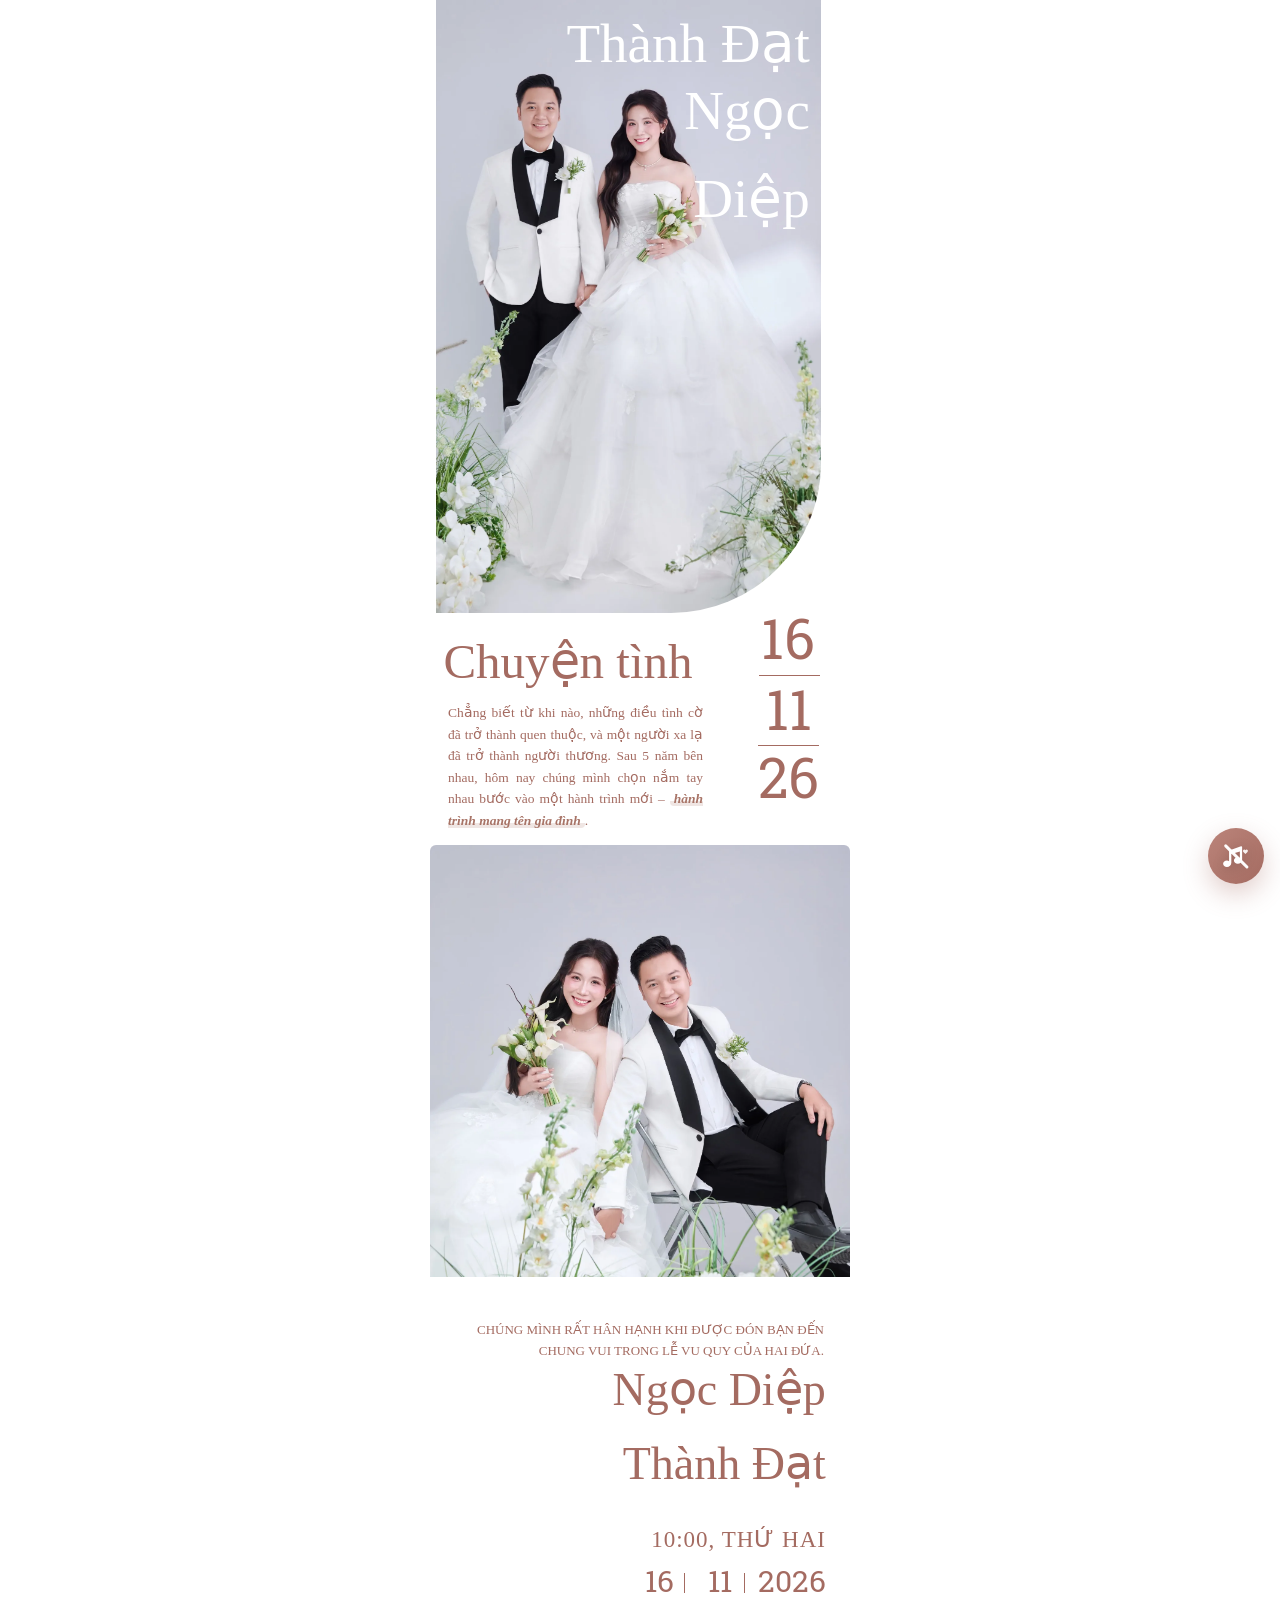
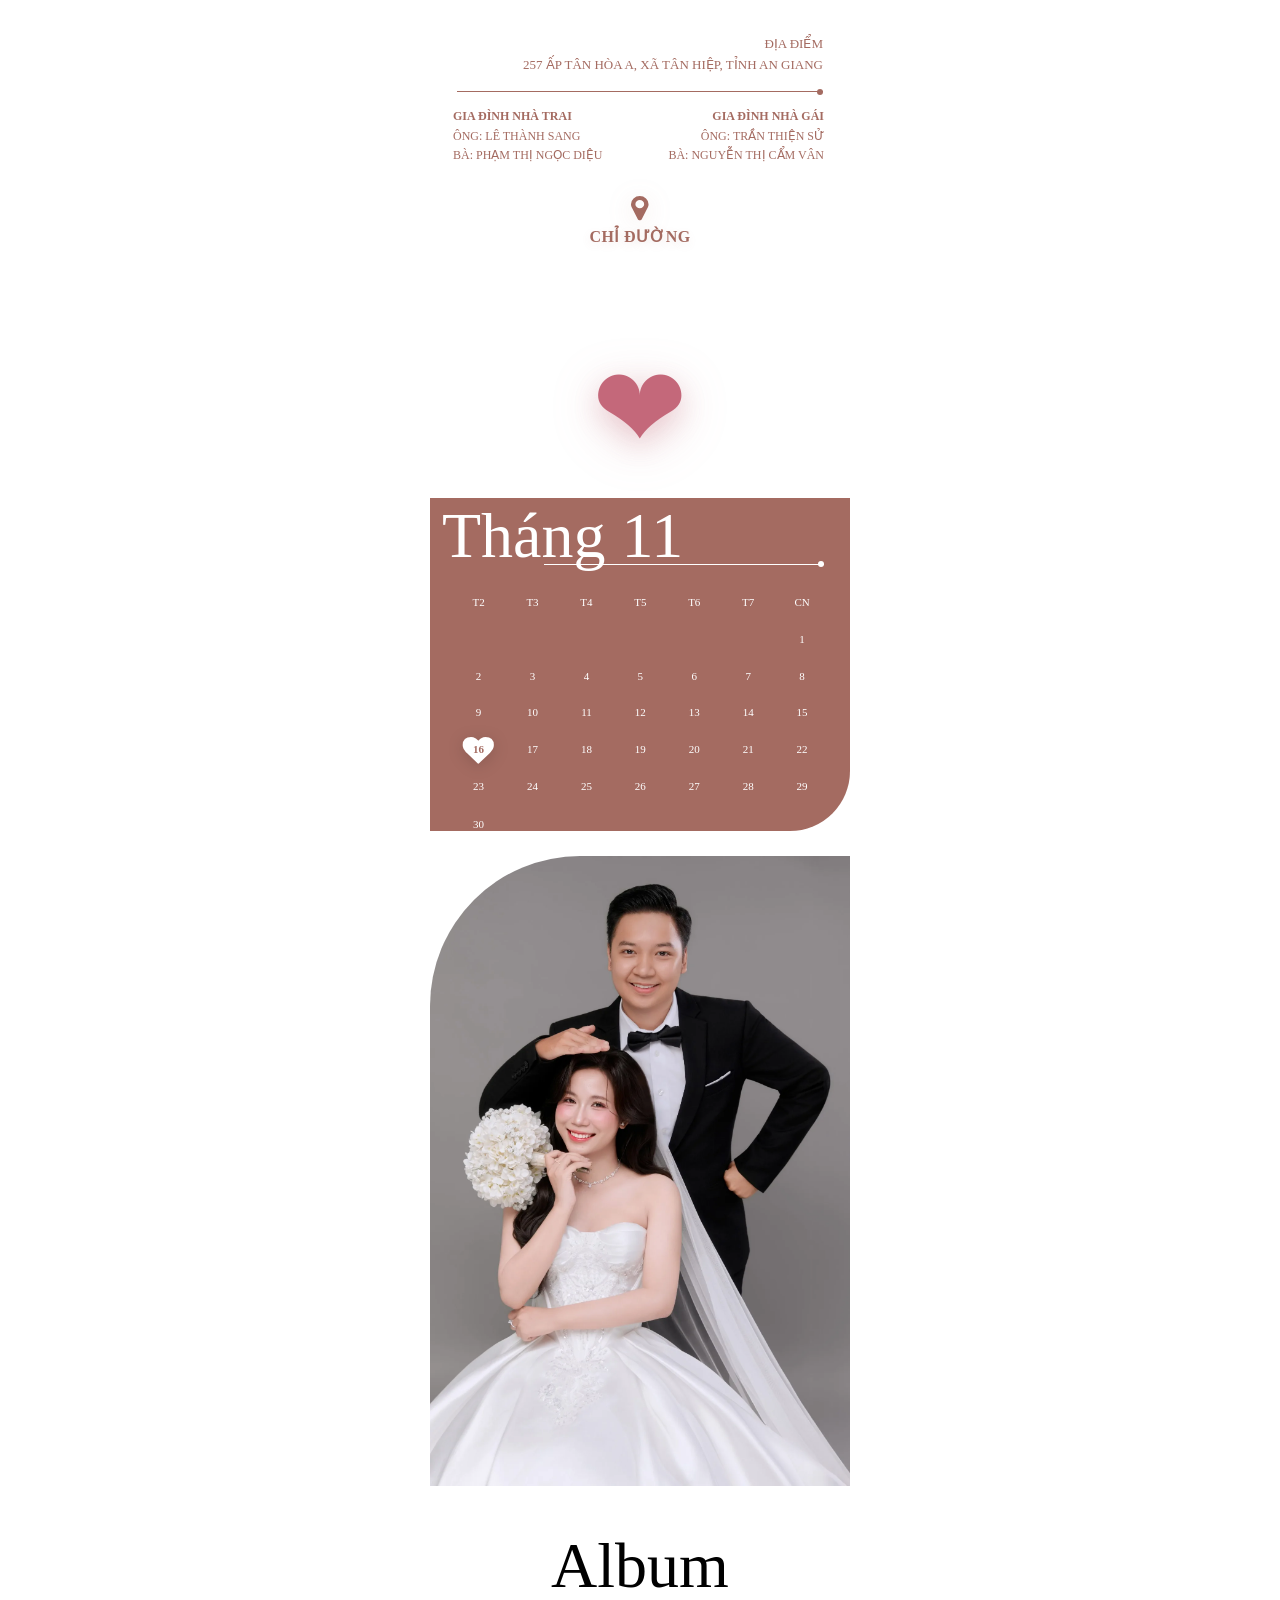
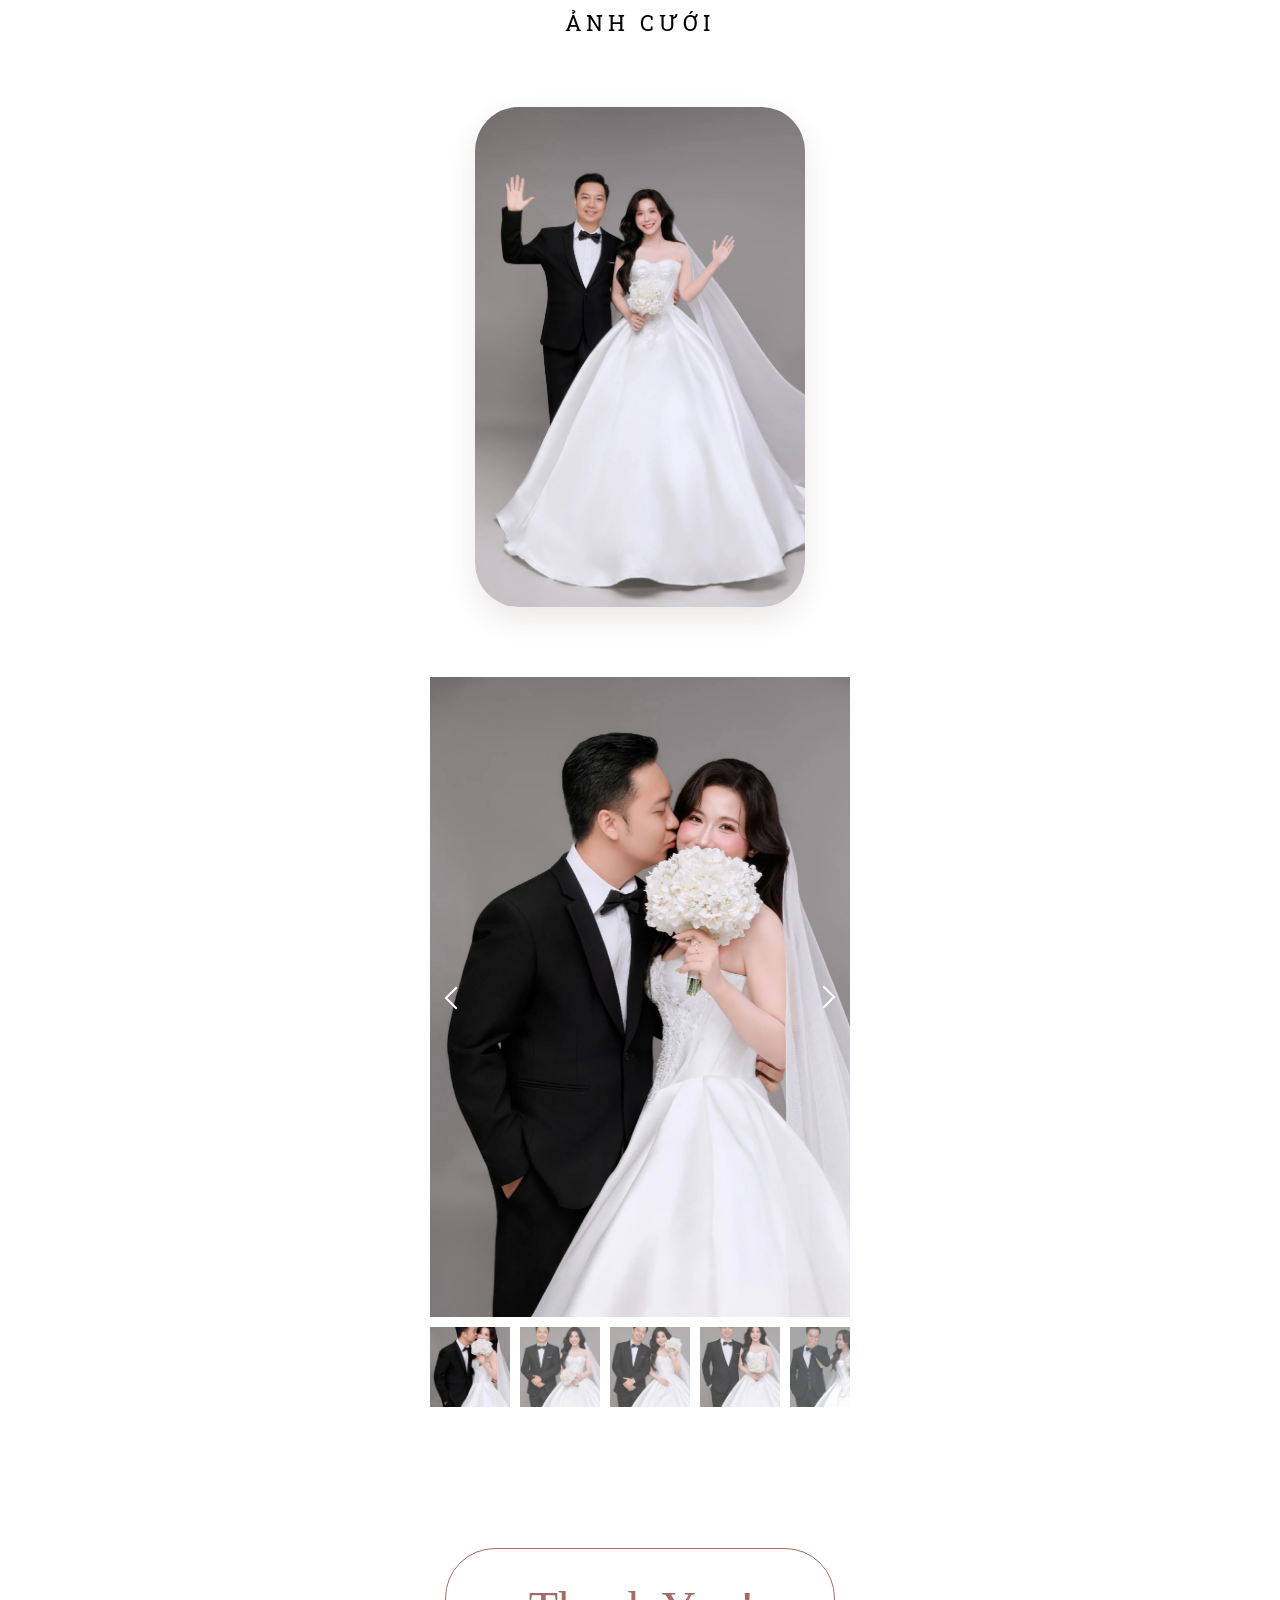
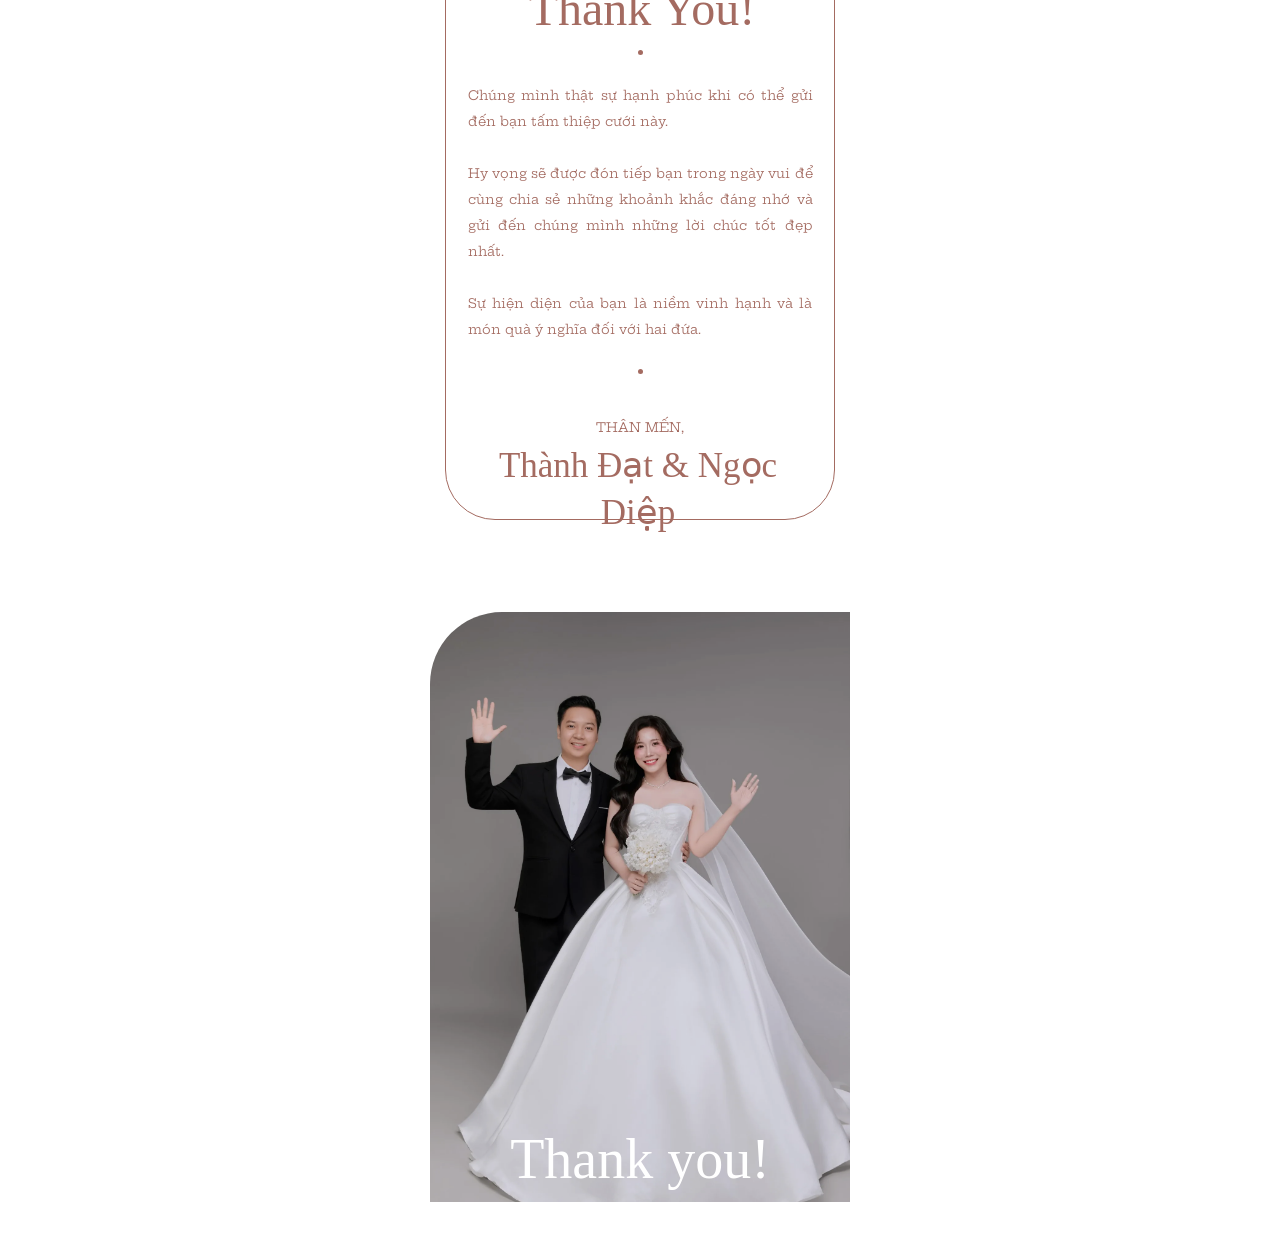
==== commit f13bcc70: "Update wedding website" ====
--- a/index.before-v2.8.html
+++ b/index.before-v2.8.html
@@ -16,7 +16,7 @@
 
   <meta property="og:url" content="https://wedding-tone-hong.vercel.app/">
 
-  <meta property="og:image" content="https://wedding-tone-hong.vercel.app/assets/images/share.jpg">
+  <meta property="og:image" content="https://wedding-tone-hong.vercel.app/assets/images/share.webp">
 
   <meta property="og:image:width" content="1200">
 
@@ -28,7 +28,7 @@
 
   <meta name="twitter:description" content="Trân trọng kính mời bạn đến chung vui cùng Thành Đạt & Ngọc Diệp.">
 
-  <meta name="twitter:image" content="https://wedding-tone-hong.vercel.app/assets/images/share.jpg">
+  <meta name="twitter:image" content="https://wedding-tone-hong.vercel.app/assets/images/share.webp">
   <link rel="dns-prefetch">
   <link rel="preconnect" href="https://fonts.googleapis.com/" crossorigin>
   <link rel="preconnect" href="https://fonts.gstatic.com/" crossorigin>
@@ -2061,7 +2061,7 @@
 
     #IMAGE5>.ladi-image>.ladi-image-background,
     #IMAGE43>.ladi-image>.ladi-image-background {
-      background-image: url("assets/images/footer.jpg") !important;
+      background-image: url("assets/images/footer.webp") !important;
     }
 
     #IMAGE5>.ladi-image {
@@ -3605,39 +3605,8 @@
       margin-right: 10px;
     }
 
-    #GALLERY2 .ladi-gallery .ladi-gallery-view-item[data-index="0"],
-    #GALLERY2 .ladi-gallery .ladi-gallery-view-item[data-index="4"] {
-      background-image: url("https://w.ladicdn.com/s750x1050/691804d3a89f3900120ca482/snaptikvn_7586957918709337365_1-20260707083126-ro5hw.jpg");
-    }
-
-    #GALLERY2 .ladi-gallery .ladi-gallery-control-item[data-index="0"],
-    #GALLERY2 .ladi-gallery .ladi-gallery-control-item[data-index="4"] {
-      background-image: url("https://w.ladicdn.com/s400x400/691804d3a89f3900120ca482/snaptikvn_7586957918709337365_1-20260707083126-ro5hw.jpg");
-    }
-
-    #GALLERY2 .ladi-gallery .ladi-gallery-view-item[data-index="1"] {
-      background-image: url("https://w.ladicdn.com/s750x1050/691804d3a89f3900120ca482/snaptikvn_7586957918709337365_4-20260707083120-ecjpd.jpg");
-    }
-
-    #GALLERY2 .ladi-gallery .ladi-gallery-control-item[data-index="1"] {
-      background-image: url("https://w.ladicdn.com/s400x400/691804d3a89f3900120ca482/snaptikvn_7586957918709337365_4-20260707083120-ecjpd.jpg");
-    }
-
-    #GALLERY2 .ladi-gallery .ladi-gallery-view-item[data-index="2"] {
-      background-image: url("https://w.ladicdn.com/s750x1050/691804d3a89f3900120ca482/snaptikvn_7586957918709337365_3-20260707083123-wfsvs.jpg");
-    }
-
-    #GALLERY2 .ladi-gallery .ladi-gallery-control-item[data-index="2"] {
-      background-image: url("https://w.ladicdn.com/s400x400/691804d3a89f3900120ca482/snaptikvn_7586957918709337365_3-20260707083123-wfsvs.jpg");
-    }
-
-    #GALLERY2 .ladi-gallery .ladi-gallery-view-item[data-index="3"] {
-      background-image: url("https://w.ladicdn.com/s750x1050/691804d3a89f3900120ca482/snaptikvn_7586957918709337365_2-20260707083124-jp7kh.jpg");
-    }
-
-    #GALLERY2 .ladi-gallery .ladi-gallery-control-item[data-index="3"] {
-      background-image: url("https://w.ladicdn.com/s400x400/691804d3a89f3900120ca482/snaptikvn_7586957918709337365_2-20260707083124-jp7kh.jpg");
-    }
+
+
 
     #SECTION6 {
       height: 637.549px;
@@ -4064,19 +4033,19 @@
     /* Ảnh đầu trang */
     #IMAGE5>.ladi-image>.ladi-image-background {
       background-image:
-        url("assets/images/cover.jpg") !important;
+        url("assets/images/cover.webp") !important;
     }
 
     /* Ảnh phần Chuyện tình / Lời mời */
     #IMAGE14>.ladi-image>.ladi-image-background {
       background-image:
-        url("assets/images/invitation.jpg") !important;
+        url("assets/images/invitation.webp") !important;
     }
 
     /* Ảnh phía dưới lịch */
     #IMAGE16>.ladi-image>.ladi-image-background {
       background-image:
-        url("assets/images/calendar.jpg") !important;
+        url("assets/images/calendar.webp") !important;
     }
 
     /* Ảnh ngang phía sau Album - hiện tại bạn đã bỏ */
@@ -4091,13 +4060,13 @@
     /* Ảnh chính phần Album */
     #IMAGE55>.ladi-image>.ladi-image-background {
       background-image:
-        url("assets/images/album-cover.jpg") !important;
+        url("assets/images/album-cover.webp") !important;
     }
 
     /* Ảnh cuối trang */
     #IMAGE43>.ladi-image>.ladi-image-background {
       background-image:
-        url("assets/images/footer.jpg") !important;
+        url("assets/images/footer.webp") !important;
     }
 
 
@@ -4108,61 +4077,61 @@
     #GALLERY2 .ladi-gallery-view-item[data-index="0"],
     #GALLERY2 .ladi-gallery-control-item[data-index="0"] {
       background-image:
-        url("assets/images/gallery-1.jpg") !important;
+        url("assets/images/gallery-1.webp") !important;
     }
 
     #GALLERY2 .ladi-gallery-view-item[data-index="1"],
     #GALLERY2 .ladi-gallery-control-item[data-index="1"] {
       background-image:
-        url("assets/images/gallery-2.jpg") !important;
+        url("assets/images/gallery-2.webp") !important;
     }
 
     #GALLERY2 .ladi-gallery-view-item[data-index="2"],
     #GALLERY2 .ladi-gallery-control-item[data-index="2"] {
       background-image:
-        url("assets/images/gallery-3.jpg") !important;
+        url("assets/images/gallery-3.webp") !important;
     }
 
     #GALLERY2 .ladi-gallery-view-item[data-index="3"],
     #GALLERY2 .ladi-gallery-control-item[data-index="3"] {
       background-image:
-        url("assets/images/gallery-4.jpg") !important;
+        url("assets/images/gallery-4.webp") !important;
     }
 
     #GALLERY2 .ladi-gallery-view-item[data-index="4"],
     #GALLERY2 .ladi-gallery-control-item[data-index="4"] {
       background-image:
-        url("assets/images/gallery-5.jpg") !important;
+        url("assets/images/gallery-5.webp") !important;
     }
 
     #GALLERY2 .ladi-gallery-view-item[data-index="5"],
     #GALLERY2 .ladi-gallery-control-item[data-index="5"] {
       background-image:
-        url("assets/images/gallery-6.jpg") !important;
+        url("assets/images/gallery-6.webp") !important;
     }
 
     #GALLERY2 .ladi-gallery-view-item[data-index="6"],
     #GALLERY2 .ladi-gallery-control-item[data-index="6"] {
       background-image:
-        url("assets/images/gallery-7.jpg") !important;
+        url("assets/images/gallery-7.webp") !important;
     }
 
     #GALLERY2 .ladi-gallery-view-item[data-index="7"],
     #GALLERY2 .ladi-gallery-control-item[data-index="7"] {
       background-image:
-        url("assets/images/gallery-8.jpg") !important;
+        url("assets/images/gallery-8.webp") !important;
     }
 
     #GALLERY2 .ladi-gallery-view-item[data-index="8"],
     #GALLERY2 .ladi-gallery-control-item[data-index="8"] {
       background-image:
-        url("assets/images/gallery-9.jpg") !important;
+        url("assets/images/gallery-9.webp") !important;
     }
 
     #GALLERY2 .ladi-gallery-view-item[data-index="9"],
     #GALLERY2 .ladi-gallery-control-item[data-index="9"] {
       background-image:
-        url("assets/images/gallery-10.jpg") !important;
+        url("assets/images/gallery-10.webp") !important;
     }
 
 
@@ -4172,7 +4141,7 @@
 
     #BOX29>.ladi-box {
       background-image:
-        url("assets/images/cover.jpg") !important;
+        url("assets/images/cover.webp") !important;
     }
   </style>
 </head>
@@ -4332,12 +4301,12 @@
         <div id="PARAGRAPH1" class='ladi-element'>
           <div class='ladi-paragraph'></div>
         </div>
-        <div id="HEADLINE105" class='ladi-element ladi-animation-hidden'>
-          <h3 class='ladi-headline ladi-transition'><span style="font-weight: bold;"></span><br><br></h3>
-        </div>
         <div id="HEADLINE106" class='ladi-element ladi-animation-hidden'>
           <h3 class='ladi-headline ladi-transition'><span style="font-weight: bold;"></span> <span
               style="font-weight: bold;">family</span><br><br></h3>
+        </div>
+         <div id="HEADLINE105" class='ladi-element ladi-animation-hidden'>
+          <h3 class='ladi-headline ladi-transition'><span style="font-weight: bold;"></span><br><br></h3>
         </div>
       </div>
     </div>
--- a/css/custom.css
+++ b/css/custom.css
@@ -413,7 +413,7 @@
 }
 
 #HEADLINE88 > .ladi-headline {
-  font-size: 42px !important;
+  font-size: 35px !important;
   line-height: 1.35 !important;
 }
 
@@ -591,6 +591,15 @@
   left: 18px !important;
 }
 
+#HEADLINE9 .story-highlight {
+  font-weight: 700;
+  color: #a87467;
+  font-style: italic;
+  background: linear-gradient(transparent 65%, rgba(168, 116, 103, 0.18) 65%);
+  padding: 0 4px;
+  border-radius: 4px;
+}
+
 #HEADLINE9 > .ladi-headline {
   font-size: 13.5px !important;
   line-height: 1.6 !important;
@@ -1033,3 +1042,118 @@
   }
 
 }
+
+/* =========================================================
+   FIX TÊN CÔ DÂU - CHÚ RỂ Ở PHẦN LỜI MỜI
+   Hỗ trợ tên dài: Thành Đạt / Ngọc Diệp
+   ========================================================= */
+
+/* Khung chứa 2 tên */
+#GROUP3 {
+  width: 280px !important;
+  height: 150px !important;
+
+  top: 0 !important;
+  left: 58px !important;
+
+  overflow: visible !important;
+}
+
+
+/* Chú rể */
+#HEADLINE10 {
+  width: 280px !important;
+
+  top: -4px !important;
+  left: 0 !important;
+
+  z-index: 5 !important;
+}
+
+
+/* Cô dâu */
+#HEADLINE11 {
+  width: 280px !important;
+
+  top: 70px !important;
+  left: 0 !important;
+
+  z-index: 5 !important;
+}
+
+
+/* Cả hai tên */
+#HEADLINE10 > .ladi-headline,
+#HEADLINE11 > .ladi-headline {
+  font-family: "Alex Brush", cursive !important;
+
+  font-size: 46px !important;
+  line-height: 1.1 !important;
+
+  font-weight: 400 !important;
+
+  color: #a46b61 !important;
+
+  text-align: right !important;
+
+
+  /* QUAN TRỌNG:
+     không cho Thành Đạt / Ngọc Diệp tự xuống dòng */
+  white-space: nowrap !important;
+
+  word-break: normal !important;
+  overflow-wrap: normal !important;
+
+  overflow: visible !important;
+}
+
+
+/* Hình chữ "and" + đường cong phía sau */
+#IMAGE12 {
+  width: 235px !important;
+  height: 98px !important;
+
+  top: 8px !important;
+  left: -30px !important;
+
+  z-index: 1 !important;
+
+  transform: scale(0.95);
+  transform-origin: left center;
+}
+
+#IMAGE12 > .ladi-image,
+#IMAGE12 > .ladi-image > .ladi-image-background {
+  width: 235px !important;
+  height: 98px !important;
+}
+
+
+/* Cho tên luôn nằm trên hình trang trí */
+#HEADLINE10,
+#HEADLINE11 {
+  position: absolute !important;
+}
+
+/* =========================================================
+   FONT THÁNG - giống "Cảm ơn bạn!"
+   ========================================================= */
+
+#HEADLINE16 {
+  width: 300px !important;
+  top: 220px !important;
+  left: 12px !important;
+}
+
+#HEADLINE16 > .ladi-headline {
+  font-family: "Alex Brush", cursive !important;
+  font-weight: 400 !important;
+  font-size: 64px !important;
+  line-height: 1.15 !important;
+
+  text-transform: none !important;
+  letter-spacing: 0 !important;
+
+  color: #ffffff !important;
+  text-align: left !important;
+}
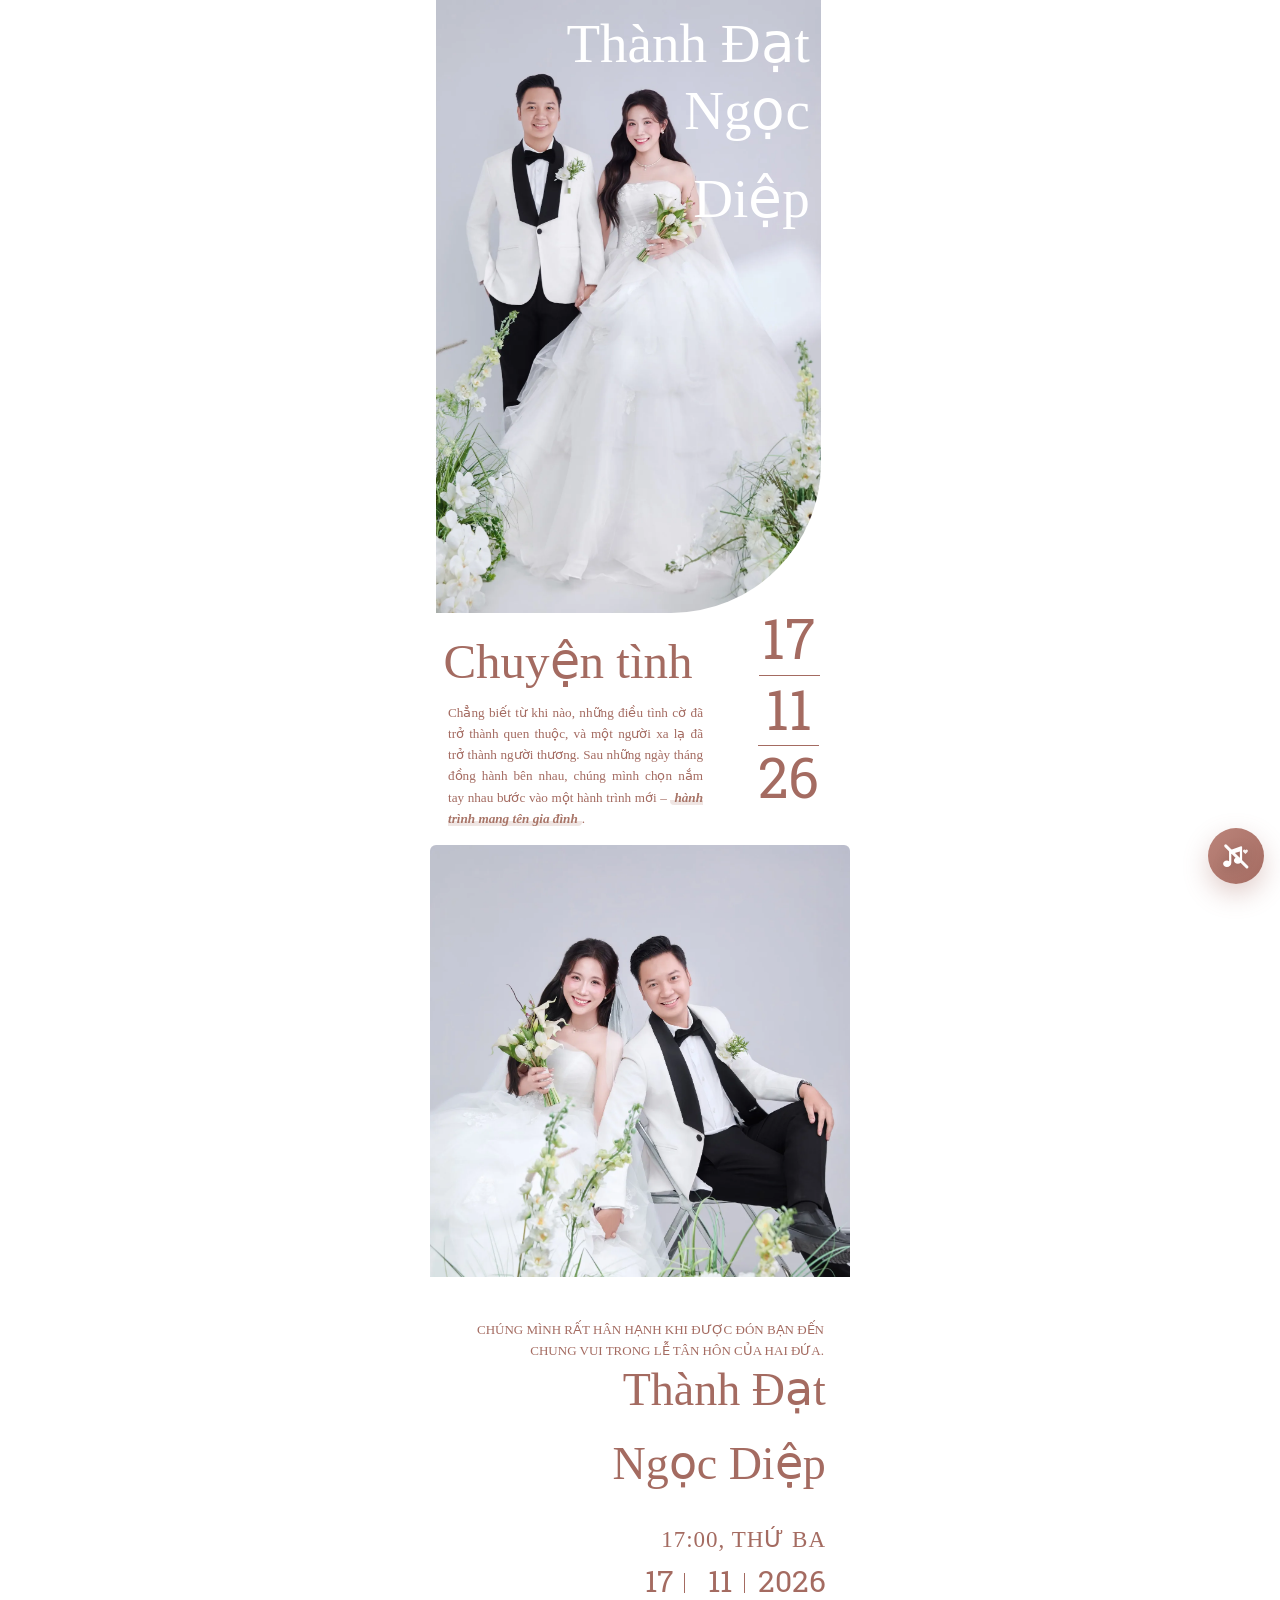
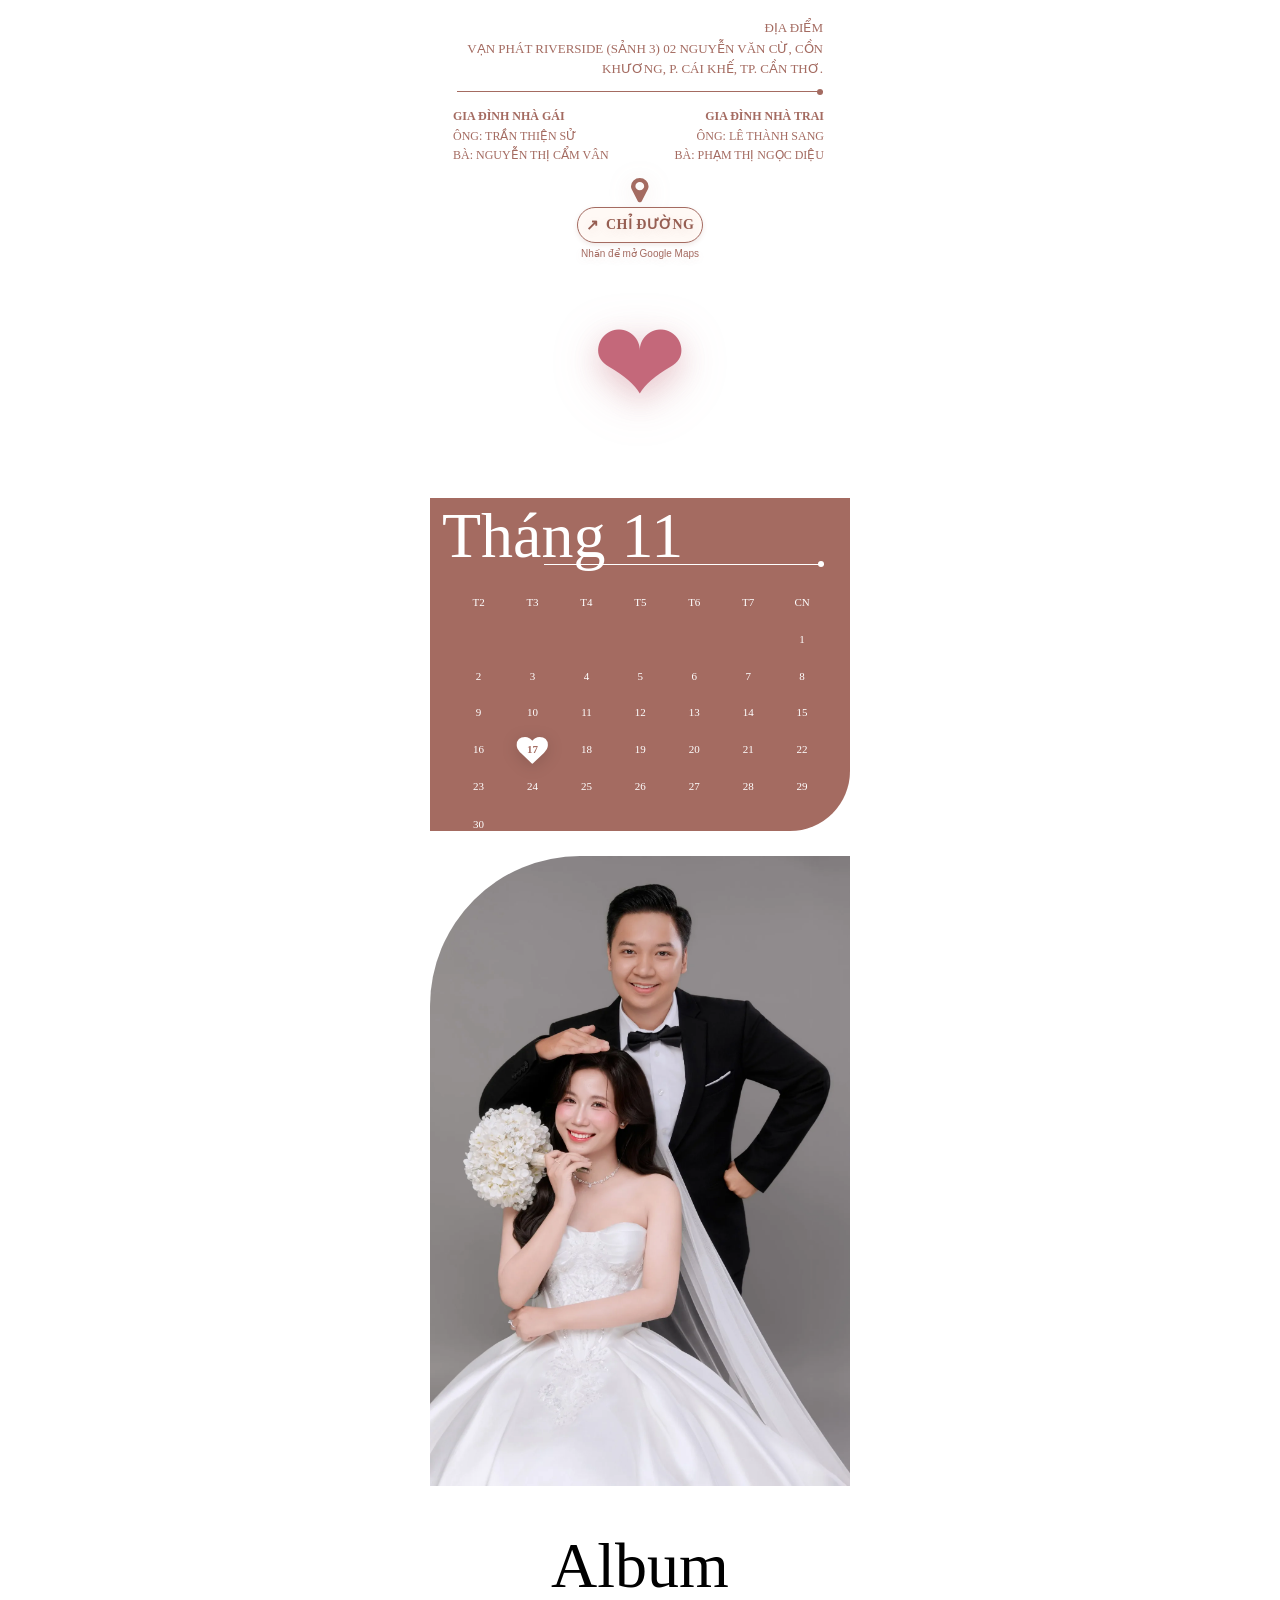
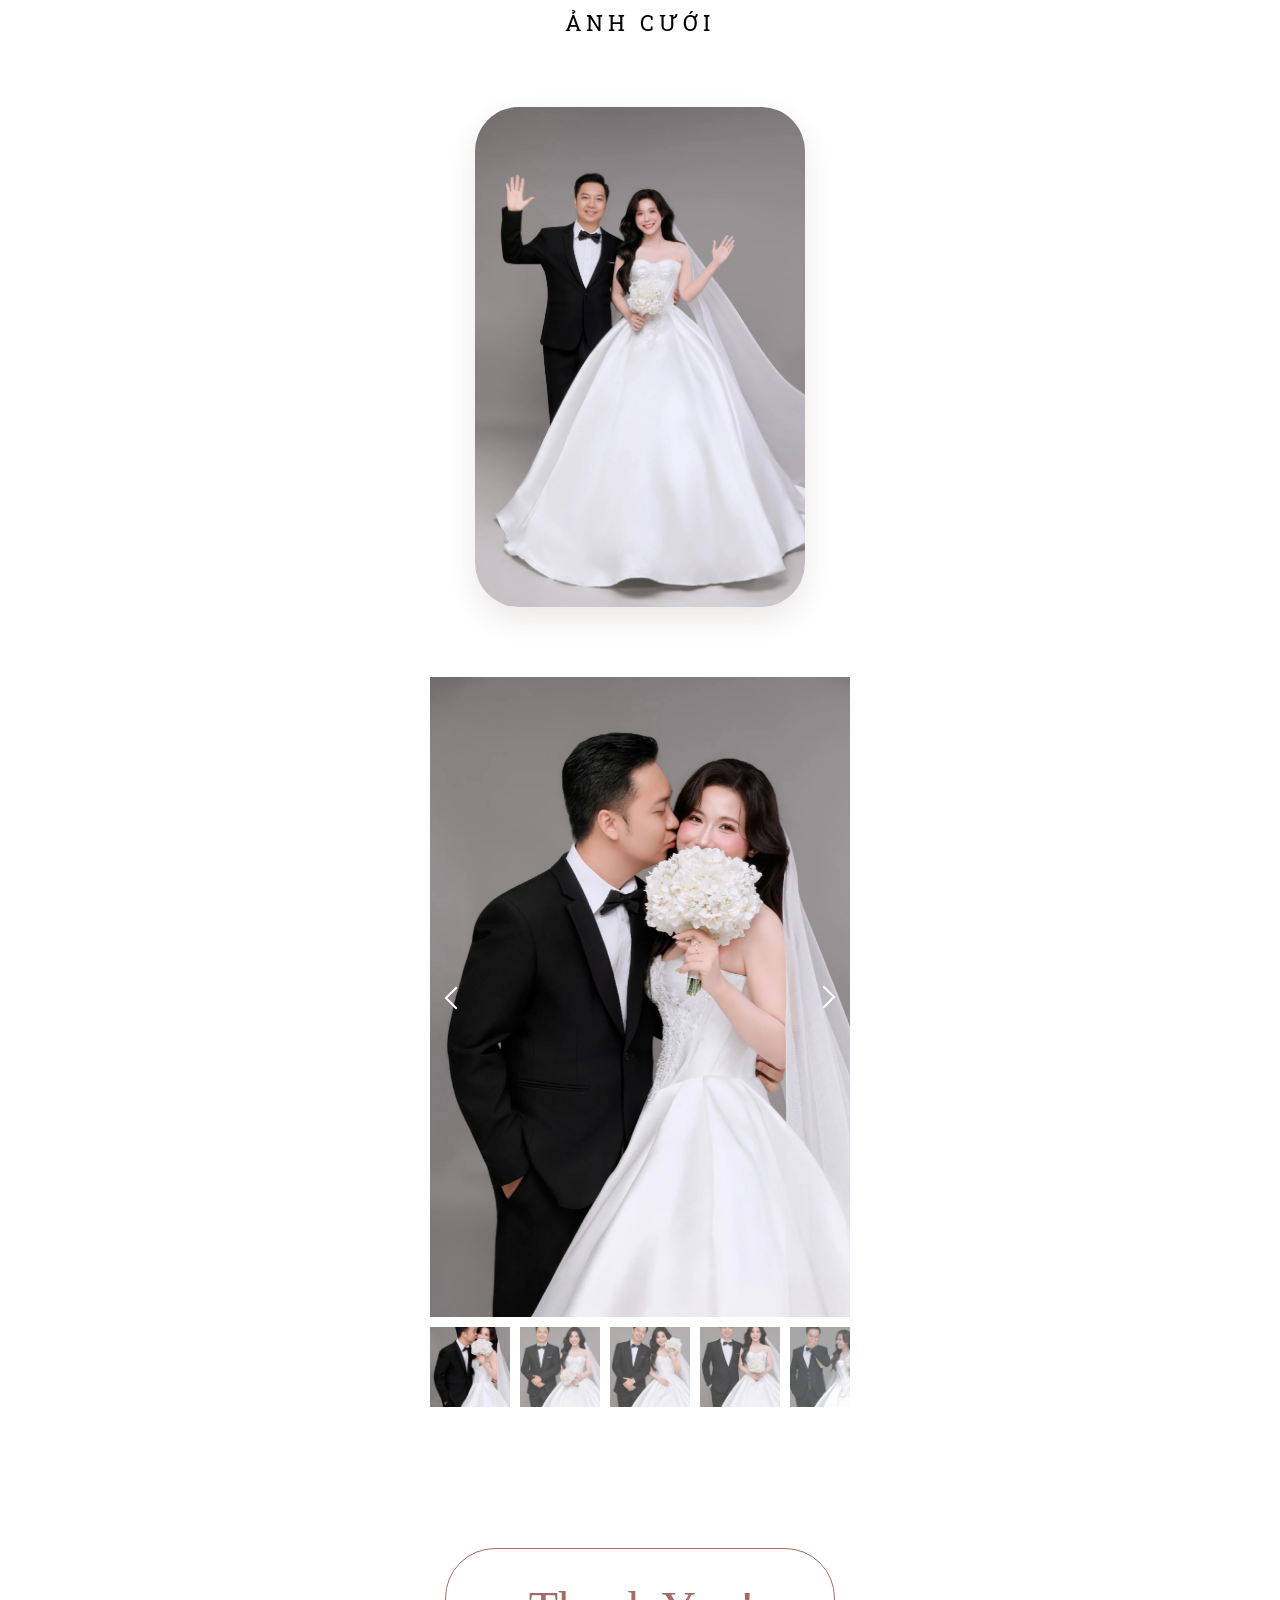
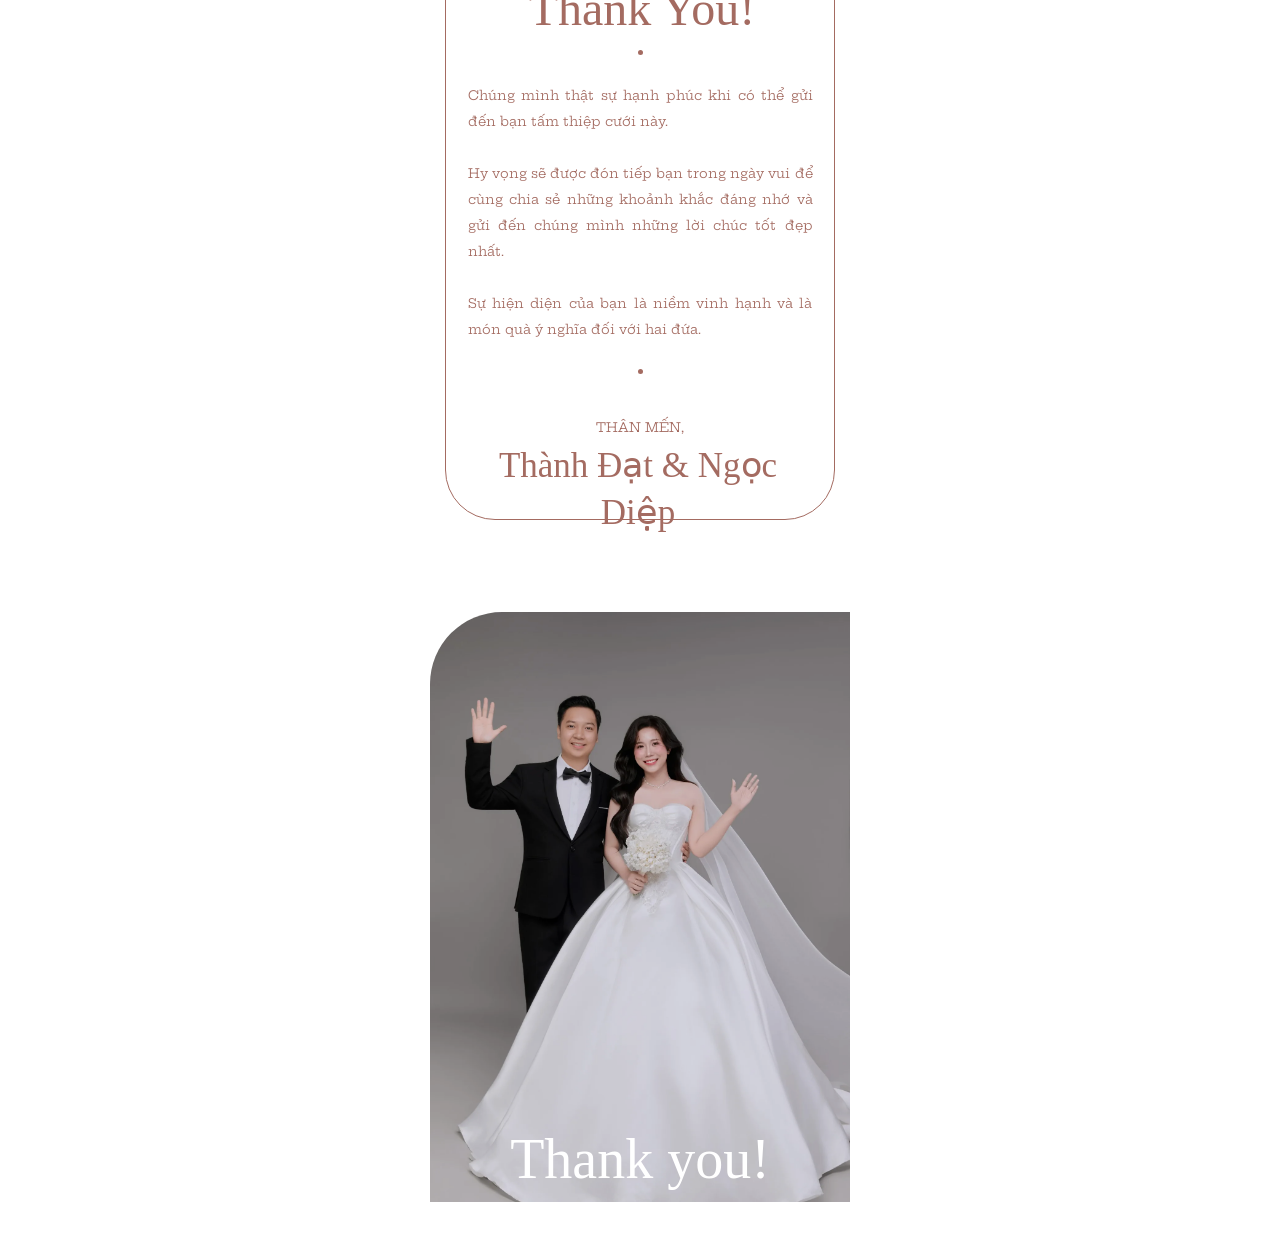
==== commit 8a6f6950: "update" ====
--- a/index.before-v2.8.html
+++ b/index.before-v2.8.html
@@ -6,17 +6,17 @@
   <meta name="viewport" content="width=device-width, initial-scale=1, viewport-fit=cover">
   <title>Đám cưới Thành Đạt & Ngọc Diệp</title>
 
-  <meta name="description" content="Trân trọng kính mời bạn đến chung vui cùng Thành Đạt & Ngọc Diệp.">
+  <meta name="description" content="Hân hạnh được đón tiếp bạn trong ngày vui của Thành Đạt & Ngọc Diệp.">
 
   <meta property="og:type" content="website">
 
   <meta property="og:title" content="Đám cưới Thành Đạt & Ngọc Diệp">
 
-  <meta property="og:description" content="Trân trọng kính mời bạn đến chung vui cùng Thành Đạt & Ngọc Diệp.">
-
-  <meta property="og:url" content="https://wedding-tone-hong.vercel.app/">
-
-  <meta property="og:image" content="https://wedding-tone-hong.vercel.app/assets/images/share.webp">
+  <meta property="og:description" content="Hân hạnh được đón tiếp bạn trong ngày vui của Thành Đạt & Ngọc Diệp.">
+
+  <meta property="og:url" content="https://dat-diep-wedding.vercel.app/">
+
+  <meta property="og:image" content="https://dat-diep-wedding.vercel.app/assets/images/share.webp">
 
   <meta property="og:image:width" content="1200">
 
@@ -26,9 +26,9 @@
 
   <meta name="twitter:title" content="Đám cưới Thành Đạt & Ngọc Diệp">
 
-  <meta name="twitter:description" content="Trân trọng kính mời bạn đến chung vui cùng Thành Đạt & Ngọc Diệp.">
-
-  <meta name="twitter:image" content="https://wedding-tone-hong.vercel.app/assets/images/share.webp">
+  <meta name="twitter:description" content="Hân hạnh được đón tiếp bạn trong ngày vui của Thành Đạt & Ngọc Diệp.">
+
+  <meta name="twitter:image" content="https://dat-diep-wedding.vercel.app/assets/images/share.webp">
   <link rel="dns-prefetch">
   <link rel="preconnect" href="https://fonts.googleapis.com/" crossorigin>
   <link rel="preconnect" href="https://fonts.gstatic.com/" crossorigin>
--- a/css/custom.css
+++ b/css/custom.css
@@ -71,7 +71,7 @@
 }
 
 #HEADLINE9 > .ladi-headline {
-  font-size: 13.5px !important;
+  font-size: 13.2px !important;
   line-height: 1.42 !important;
   text-align: left !important;
   letter-spacing: 0 !important;
@@ -155,7 +155,7 @@
 }
 
 #HEADLINE80 {
-  top: calc(357.245px + var(--photo-extra)) !important;
+  top: calc(341.245px + var(--photo-extra)) !important;
 }
 
 #GROUP5 {
@@ -601,7 +601,7 @@
 }
 
 #HEADLINE9 > .ladi-headline {
-  font-size: 13.5px !important;
+  font-size: 13.2px !important;
   line-height: 1.6 !important;
   text-align: justify !important;
   text-justify: inter-word !important;
@@ -755,6 +755,7 @@
   width: 160px !important;
   height: 160px !important;
   left: 130px !important;
+  top: 0px !important;
   filter: drop-shadow(0 10px 24px rgba(181, 96, 105, 0.22));
   animation: heartBeat 1.35s ease-in-out infinite;
   transform-origin: center;
@@ -1157,3 +1158,369 @@
   color: #ffffff !important;
   text-align: left !important;
 }
+
+
+/* NUT CHI DUONG - THIEP CUOI */
+
+#GROUP33 {
+  cursor: pointer !important;
+}
+
+#GROUP33 .ladi-group,
+#GROUP33 #HEADLINE95 {
+  overflow: visible !important;
+}
+
+#GROUP33 #HEADLINE95 {
+  text-align: center !important;
+}
+
+/* Nut nen kem, vien nau */
+#GROUP33 #HEADLINE95 h3 {
+  position: relative !important;
+  display: inline-flex !important;
+  align-items: center !important;
+  justify-content: center !important;
+
+  width: auto !important;
+  max-width: 100% !important;
+  height: auto !important;
+  min-height: 0 !important;
+  margin: 0 auto !important;
+  padding: 7px 15px !important;
+
+  box-sizing: border-box !important;
+
+  background: #FFF9F5 !important;
+  color: #965E52 !important;
+  border: 1px solid #A46B61 !important;
+  border-radius: 25px !important;
+
+  font-size: 14px !important;
+  font-weight: 700 !important;
+  line-height: 1.3 !important;
+  white-space: nowrap !important;
+
+  box-shadow: 0 2px 5px rgba(130,70,60,.12)
+    !important;
+}
+
+/* Mui ten truoc chu */
+#GROUP33 #HEADLINE95 h3::before {
+  content: "↗" !important;
+  font-family: Arial, sans-serif !important;
+  color: #965E52 !important;
+  font-size: 15px !important;
+  margin-right: 7px !important;
+}
+
+/* Huong dan ben duoi */
+#GROUP33 #HEADLINE95 h3::after {
+  content: "Nhấn để mở Google Maps" !important;
+  position: absolute !important;
+
+  top: calc(100% + 7px) !important;
+  left: 50% !important;
+  transform: translateX(-50%) !important;
+
+  width: max-content !important;
+  font-family: Arial, sans-serif !important;
+  font-size: 11px !important;
+  font-weight: 400 !important;
+  line-height: 1.3 !important;
+  letter-spacing: 0 !important;
+  text-transform: none !important;
+  color: #A46B61 !important;
+
+  white-space: nowrap !important;
+  pointer-events: none !important;
+}
+
+/* An caption cu neu van con */
+#GROUP33 #HEADLINE95 .maps-caption {
+  display: none !important;
+}
+
+/* Hieu ung hover */
+#GROUP33:hover #HEADLINE95 h3 {
+  background: #F6E9E2 !important;
+}
+
+
+/* Đưa dòng Google Maps lên một chút */
+#GROUP33 #HEADLINE95 h3::after {
+  top: calc(100% + 2px) !important;
+  font-size: 10px !important;
+  line-height: 1.2 !important;
+}
+
+
+/* Dua ca cum chi duong len 18px */
+#GROUP33 {
+  margin-top: -18px !important;
+}
+
+/* Khoang cach giua nut va dong huong dan */
+#GROUP33 #HEADLINE95 h3::after {
+  top: calc(100% + 6px) !important;
+}
+
+
+/* ==================================
+   LOI NHAN TRAI TIM - WEDDING
+   Khong sua trai tim goc IMAGE47
+================================== */
+
+/* 1. Dua loi goi y len gan trai tim */
+#IMAGE47 .dd-heart-hint {
+  position: absolute !important;
+  top: auto !important;
+  bottom: 0px !important;
+  left: 50% !important;
+  transform: translateX(-50%) !important;
+  z-index: 10 !important;
+
+  padding: 5px 11px !important;
+  background: rgba(255, 249, 247, .96) !important;
+  border: 1px solid #E6C5BC !important;
+  border-radius: 30px !important;
+
+  color: #A46B61 !important;
+  font: 600 10px/1.4 Arial, sans-serif !important;
+  white-space: nowrap !important;
+  text-align: center !important;
+  box-shadow: 0 3px 10px rgba(140,80,70,.09);
+  pointer-events: none;
+}
+
+/* 2. Nen phu popup */
+#dd-love-overlay {
+  position: fixed !important;
+  inset: 0 !important;
+  z-index: 2147483647 !important;
+
+  display: flex !important;
+  align-items: center !important;
+  justify-content: center !important;
+
+  padding: 16px !important;
+  box-sizing: border-box !important;
+
+  background: rgba(54, 35, 39, .48) !important;
+  backdrop-filter: blur(5px);
+  -webkit-backdrop-filter: blur(5px);
+}
+
+/* 3. Khung popup */
+#dd-love-popup {
+  position: relative !important;
+  width: 100% !important;
+  max-width: 375px !important;
+  max-height: calc(100dvh - 32px) !important;
+  overflow-y: auto !important;
+  box-sizing: border-box !important;
+
+  padding: 28px 24px 25px !important;
+
+  background: linear-gradient(
+    145deg, #FFFCFA, #FBF3EF
+  ) !important;
+
+  border: 1px solid #DEC0B6 !important;
+  border-radius: 20px !important;
+
+  box-shadow:
+    0 18px 48px rgba(62,35,39,.22) !important;
+
+  text-align: center !important;
+  animation: ddLoveAppear .35s ease-out;
+}
+
+/* Vien trang tri ben trong */
+#dd-love-popup::before {
+  content: "";
+  position: absolute;
+  inset: 7px;
+  border: 1px solid rgba(190,145,134,.18);
+  border-radius: 15px;
+  pointer-events: none;
+}
+
+/* 4. Nut dong thanh lich */
+#dd-love-close {
+  appearance: none !important;
+  position: absolute !important;
+  top: 12px !important;
+  right: 12px !important;
+
+  width: 28px !important;
+  height: 28px !important;
+  font-size: 18px !important;
+  padding: 0 !important;
+
+  display: flex !important;
+  align-items: center !important;
+  justify-content: center !important;
+
+  border: none !important;
+  border-radius: 50% !important;
+  background: #F5E8E2 !important;
+  box-shadow: none !important;
+
+  color: #9E7166 !important;
+  font: 22px/1 Arial, sans-serif !important;
+  cursor: pointer !important;
+}
+
+#dd-love-close:hover {
+  background: #ECD7CF !important;
+}
+
+#dd-love-close:focus:not(:focus-visible) {
+  outline: none !important;
+}
+
+#dd-love-close:focus-visible {
+  outline: 2px solid #A46B61 !important;
+  outline-offset: 2px;
+}
+
+/* 5. Bieu tuong trai tim popup */
+#dd-love-popup .dd-love-icon {
+  margin: 0 0 12px !important;
+  color: #B76D7C !important;
+  font-size: 34px !important;
+  line-height: 1 !important;
+}
+
+/* 6. Tieu de nho */
+#dd-love-popup .dd-love-eyebrow {
+  color: #B18378;
+  font: 600 10px/1.6 Arial, sans-serif;
+  letter-spacing: 1.7px;
+}
+
+/* 7. Ten co dau chu re */
+#dd-love-popup h2 {
+  margin: 12px 0 15px !important;
+  color: #99675D !important;
+
+  font-family: Georgia, serif !important;
+  font-size: 27px !important;
+  font-style: italic !important;
+  font-weight: 400 !important;
+  line-height: 1.35 !important;
+}
+
+/* 8. Duong ke trai tim */
+#dd-love-popup .dd-love-divider {
+  display: flex;
+  align-items: center;
+  justify-content: center;
+  gap: 10px;
+  margin-bottom: 20px;
+  color: #B76D7C;
+}
+
+#dd-love-popup .dd-love-divider::before,
+#dd-love-popup .dd-love-divider::after {
+  content: "";
+  width: 45px;
+  height: 1px;
+  background: #DDBFB5;
+}
+
+/* 9. Noi dung loi nhan */
+#dd-love-popup .dd-love-copy p {
+  margin: 0 0 12px !important;
+  color: #805F5A !important;
+
+  font: 14px/1.7 Arial, sans-serif !important;
+  text-align: center !important;
+}
+
+/* 10. Loi ket */
+#dd-love-popup .dd-love-end {
+  margin-top: 17px;
+  color: #99675D;
+  font: italic 14px/1.6 Georgia, serif;
+}
+
+/* 11. Ngay cuoi */
+#dd-love-popup .dd-love-date {
+  margin-top: 20px !important;
+  padding-top: 13px;
+  border-top: 1px solid #E8D4CC;
+
+  color: #99675D !important;
+  font: 600 12px Arial, sans-serif !important;
+  letter-spacing: 1px;
+}
+
+/* 12. Hieu ung popup */
+@keyframes ddLoveAppear {
+  from {
+    opacity: 0;
+    transform: translateY(12px) scale(.97);
+  }
+  to {
+    opacity: 1;
+    transform: translateY(0) scale(1);
+  }
+}
+
+/* 13. Toi uu dien thoai */
+@media (max-width: 480px) {
+  #dd-love-popup {
+    padding: 27px 19px 22px !important;
+  }
+
+  #dd-love-popup h2 {
+    font-size: 24px !important;
+  }
+
+  #dd-love-popup .dd-love-copy p {
+    font-size: 13px !important;
+  }
+}
+
+@media (prefers-reduced-motion: reduce) {
+  #dd-love-popup {
+    animation: none !important;
+  }
+}
+
+
+/* FIX HINH DANG TRAI TIM TREN IPHONE */
+/* Khong thay doi giao dien desktop */
+
+@media screen and (max-width: 767px) {
+
+  #IMAGE47::before {
+    /* Dung hinh vector thay cho font emoji */
+    content: "" !important;
+
+    position: absolute !important;
+    inset: auto !important;
+
+    top: 10% !important;
+    left: 7% !important;
+
+    width: 86% !important;
+    height: 80% !important;
+
+    display: block !important;
+
+    background-image: url("data:image/svg+xml,%3Csvg xmlns='http://www.w3.org/2000/svg' viewBox='0 0 200 180'%3E%3Cpath fill='%23B76D7C' d='M100 168 C86 157 11 114 10 64 C9 35 30 14 57 14 C78 14 92 25 100 39 C108 25 122 14 143 14 C170 14 191 35 190 64 C189 114 114 157 100 168Z'/%3E%3C/svg%3E") !important;
+
+    background-repeat: no-repeat !important;
+    background-position: center !important;
+    background-size: contain !important;
+
+    color: transparent !important;
+    text-shadow: none !important;
+
+    pointer-events: none !important;
+  }
+
+}
